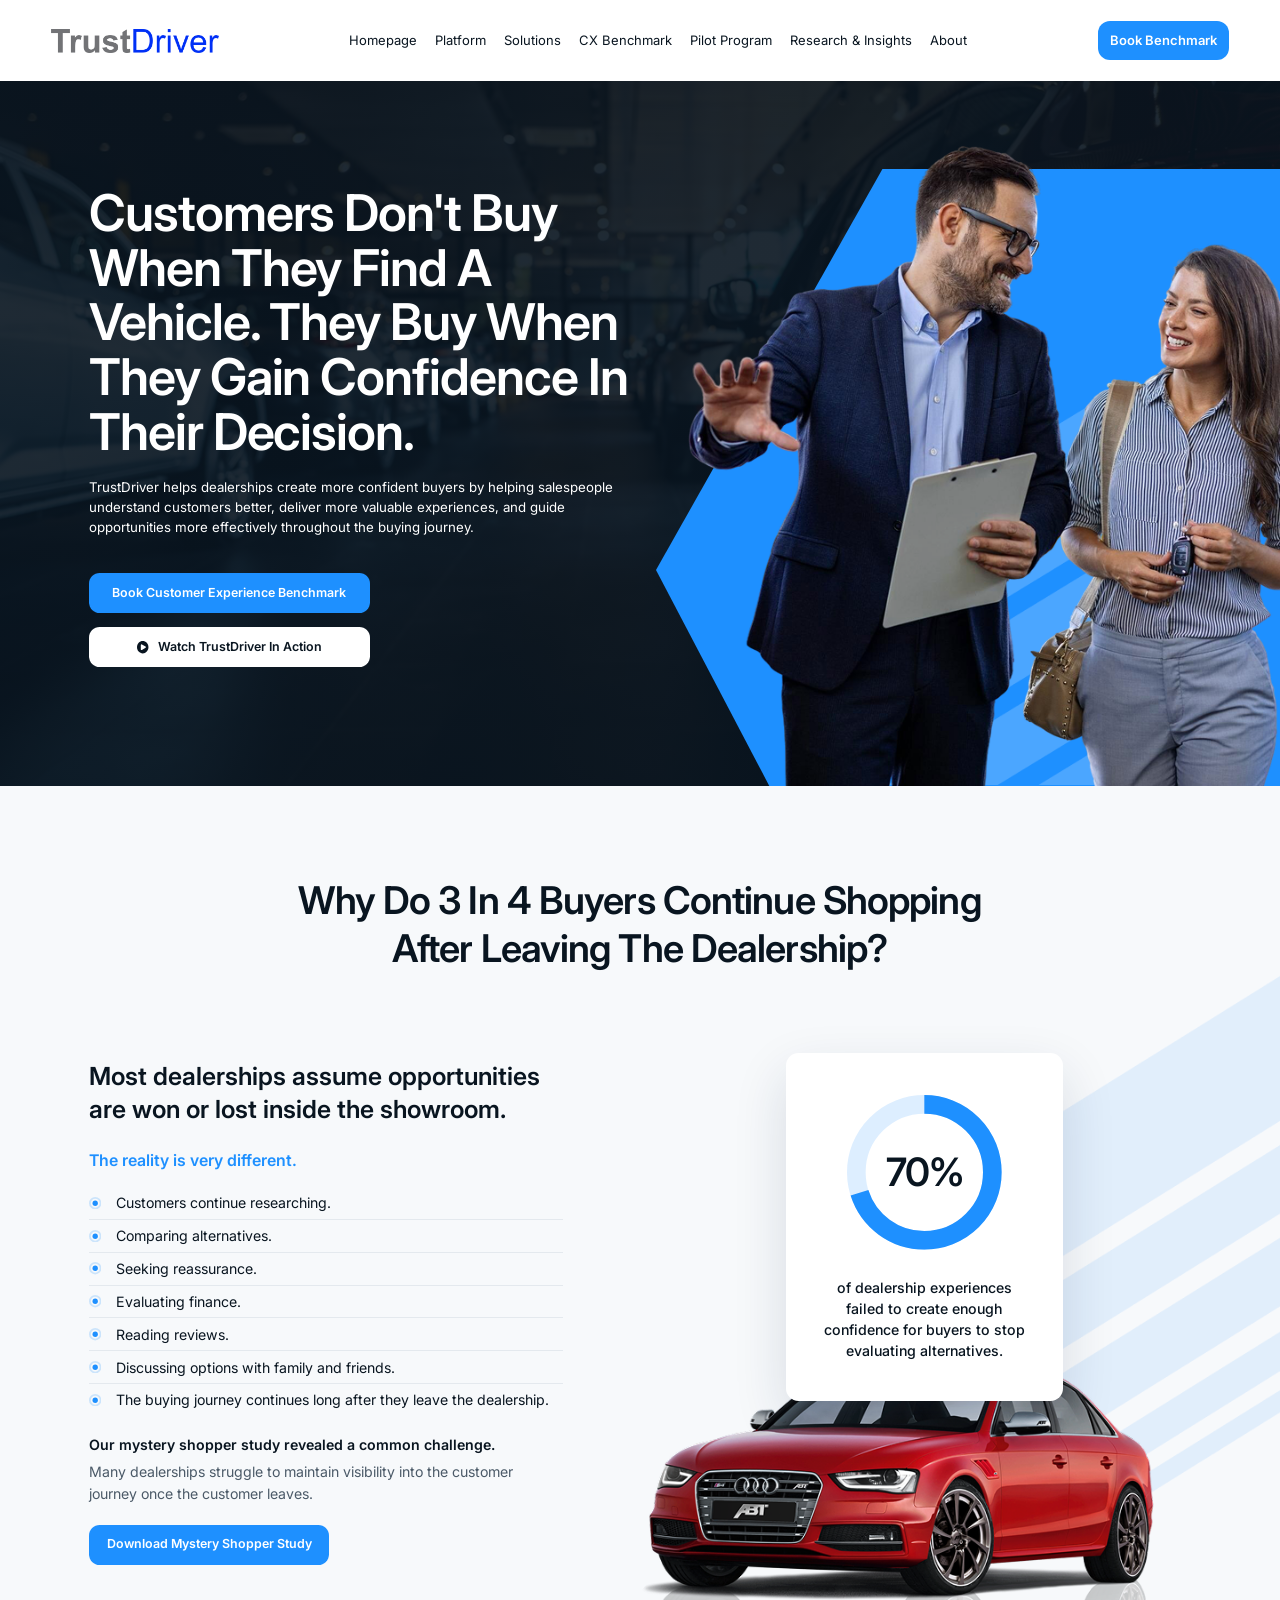
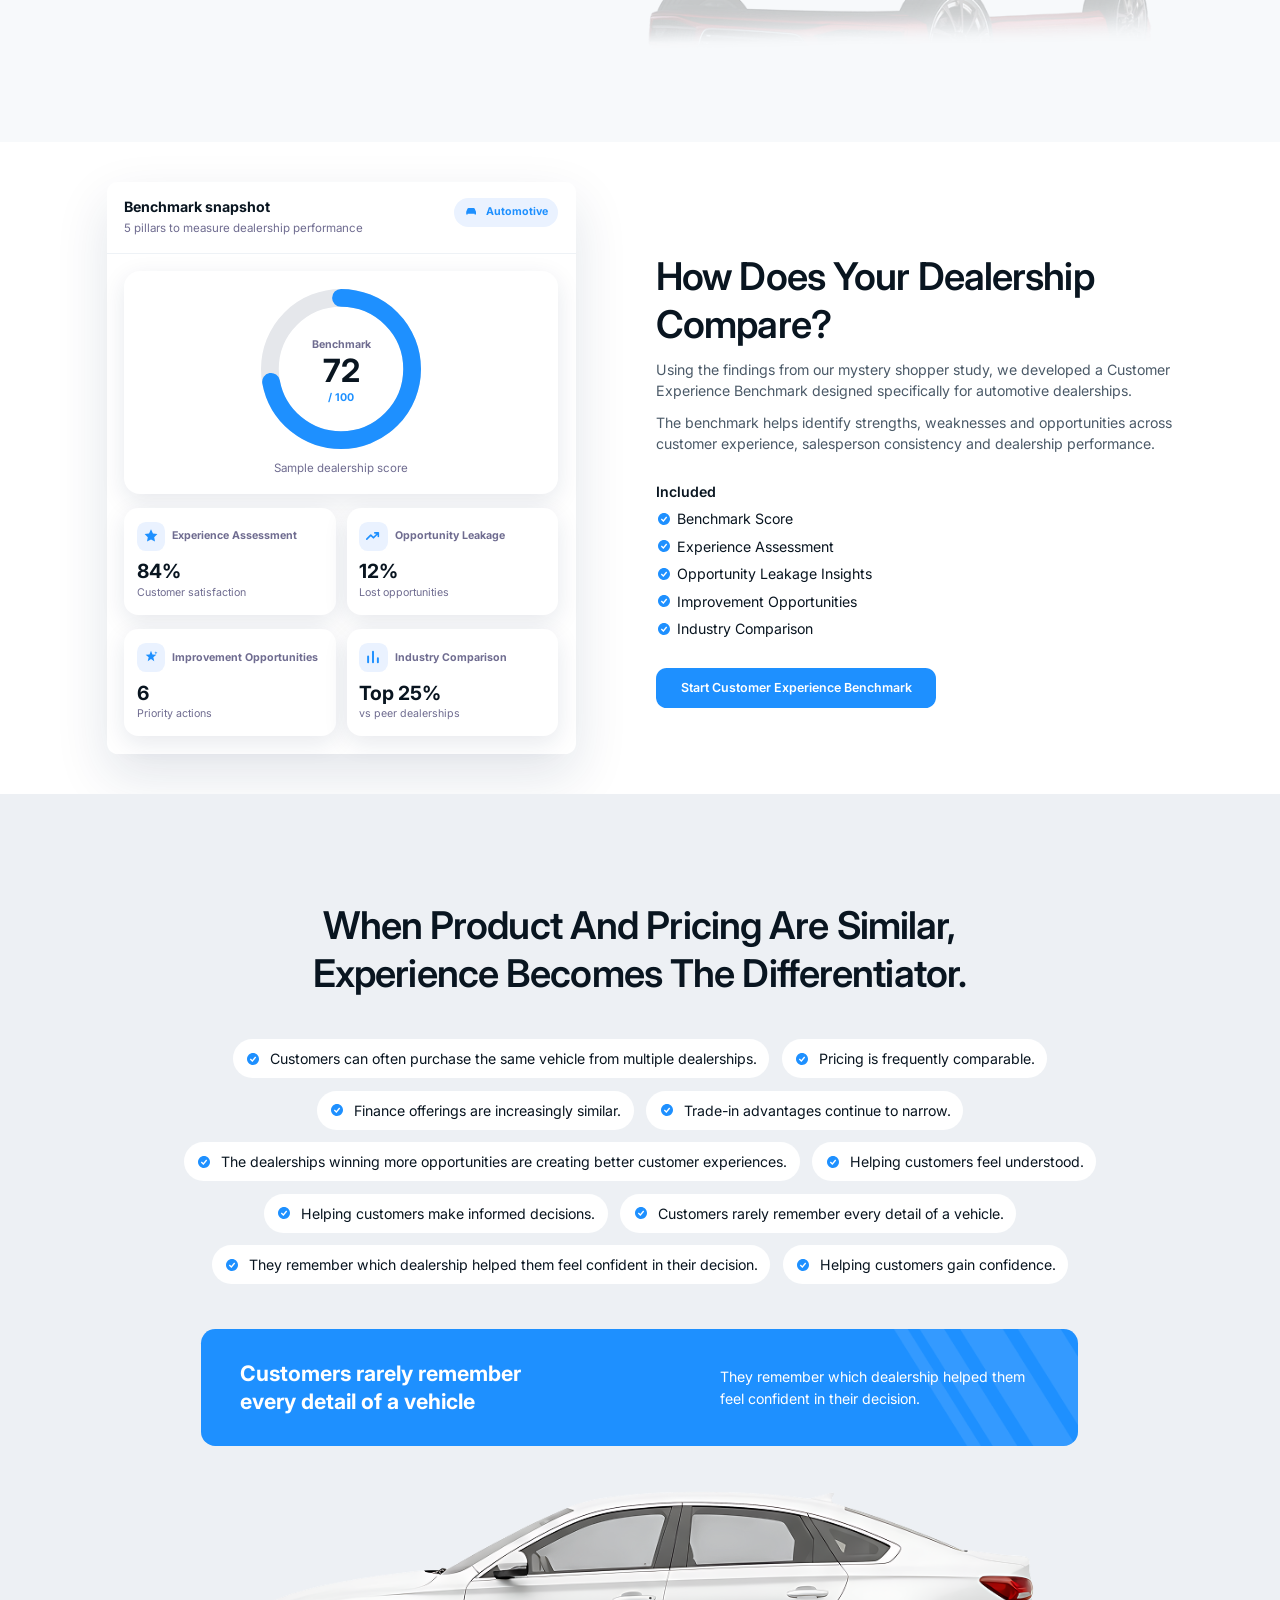
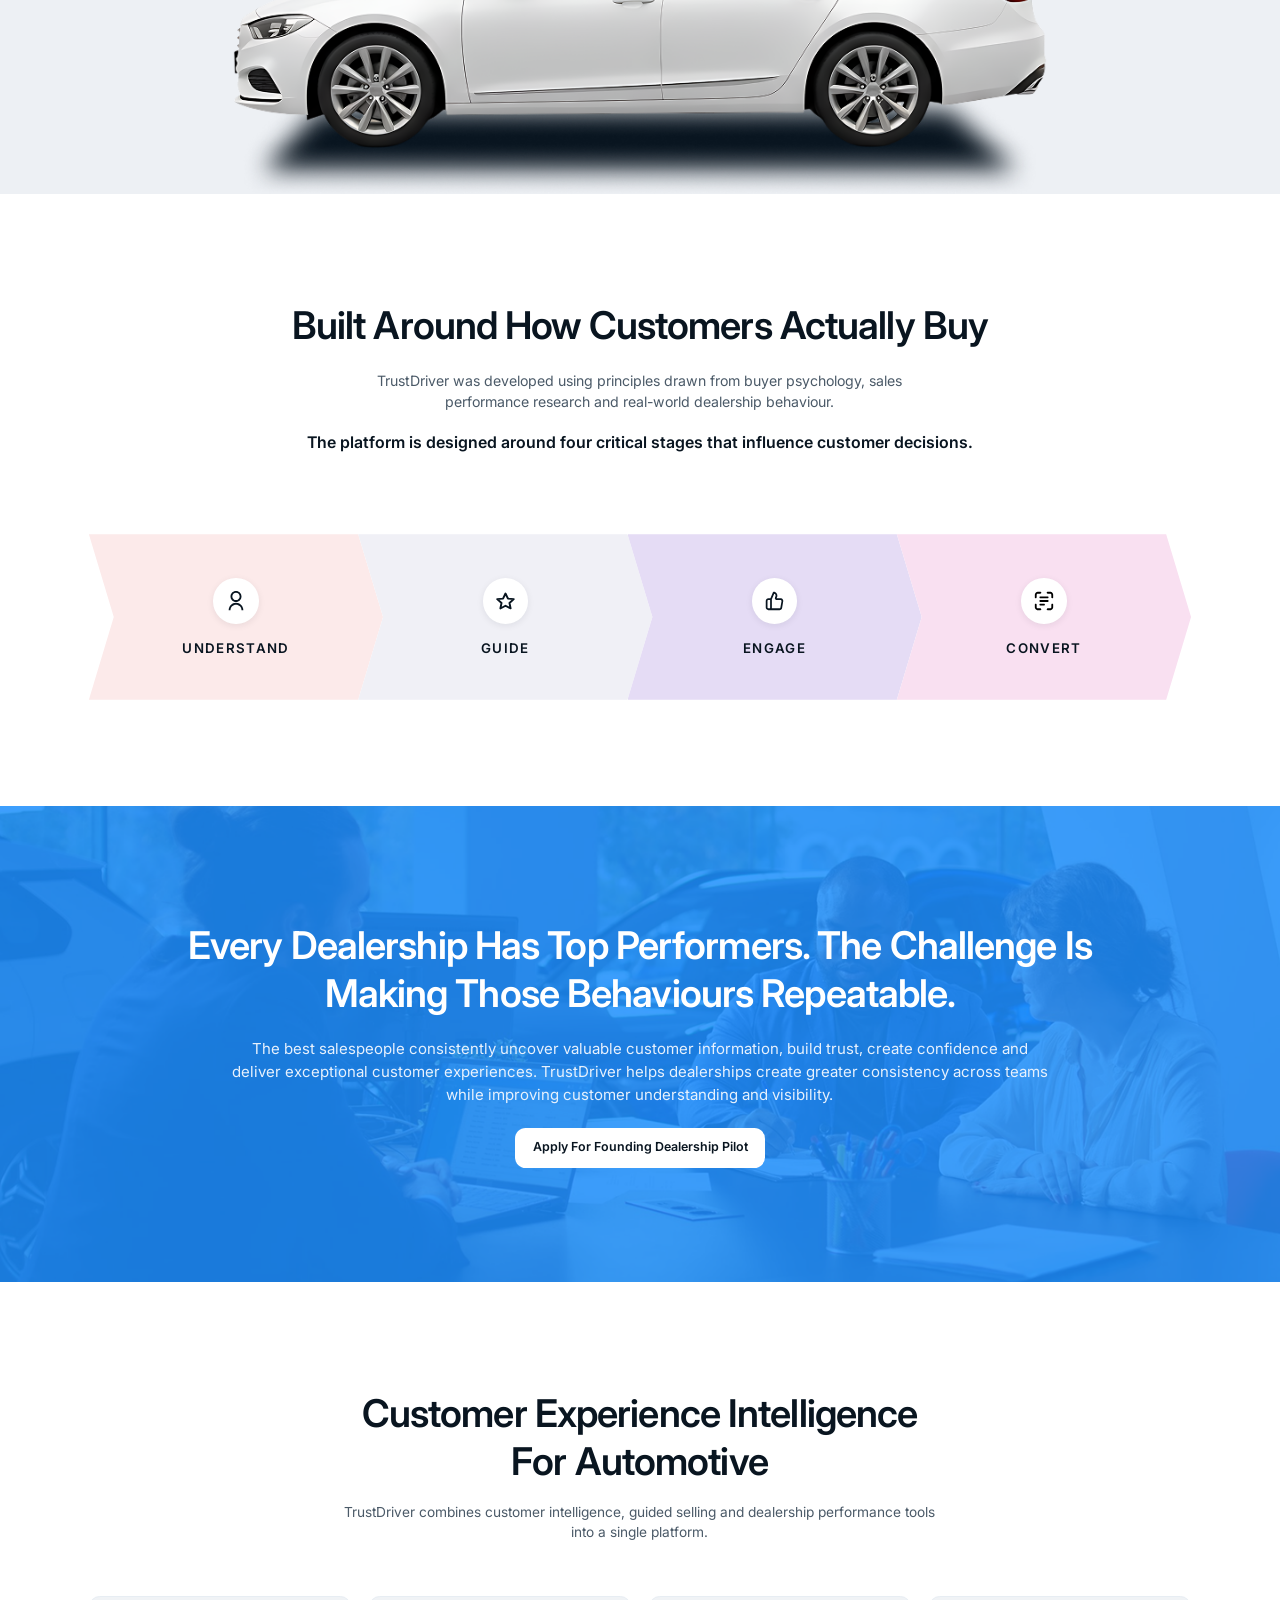
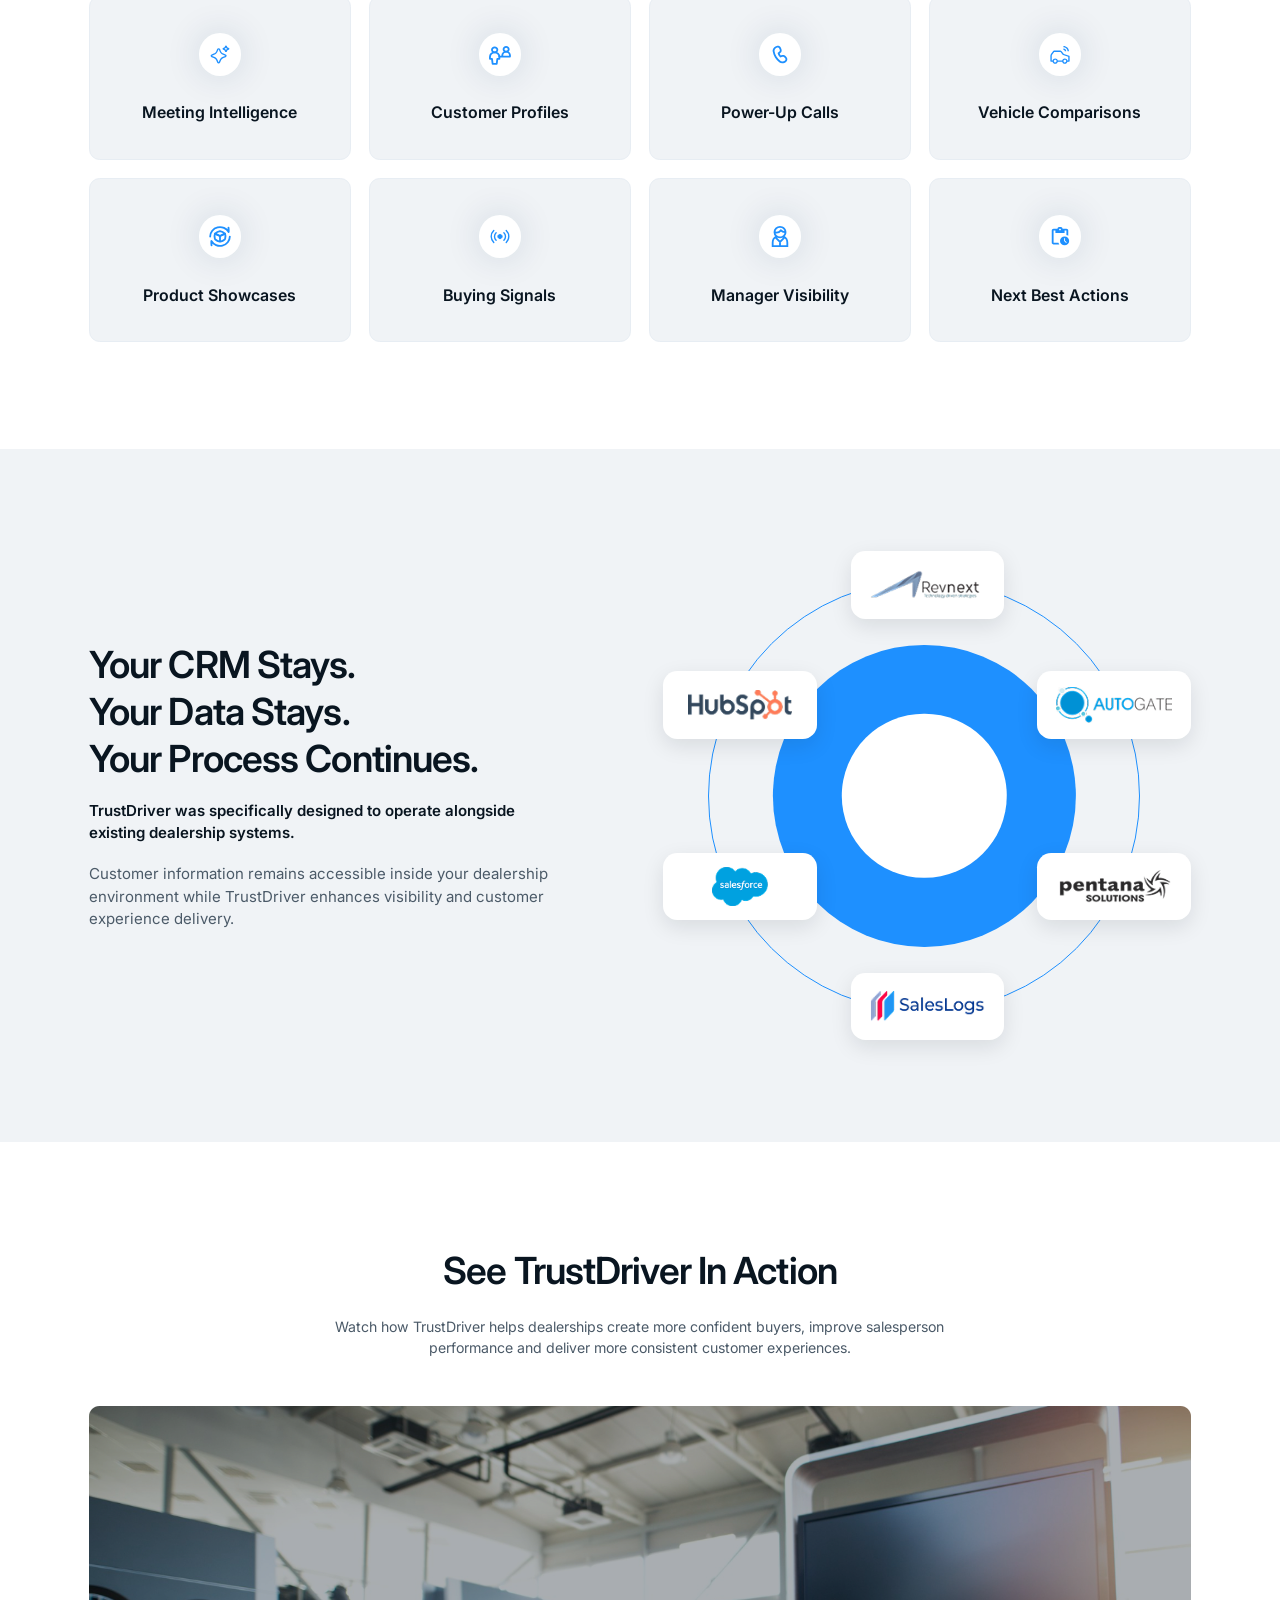
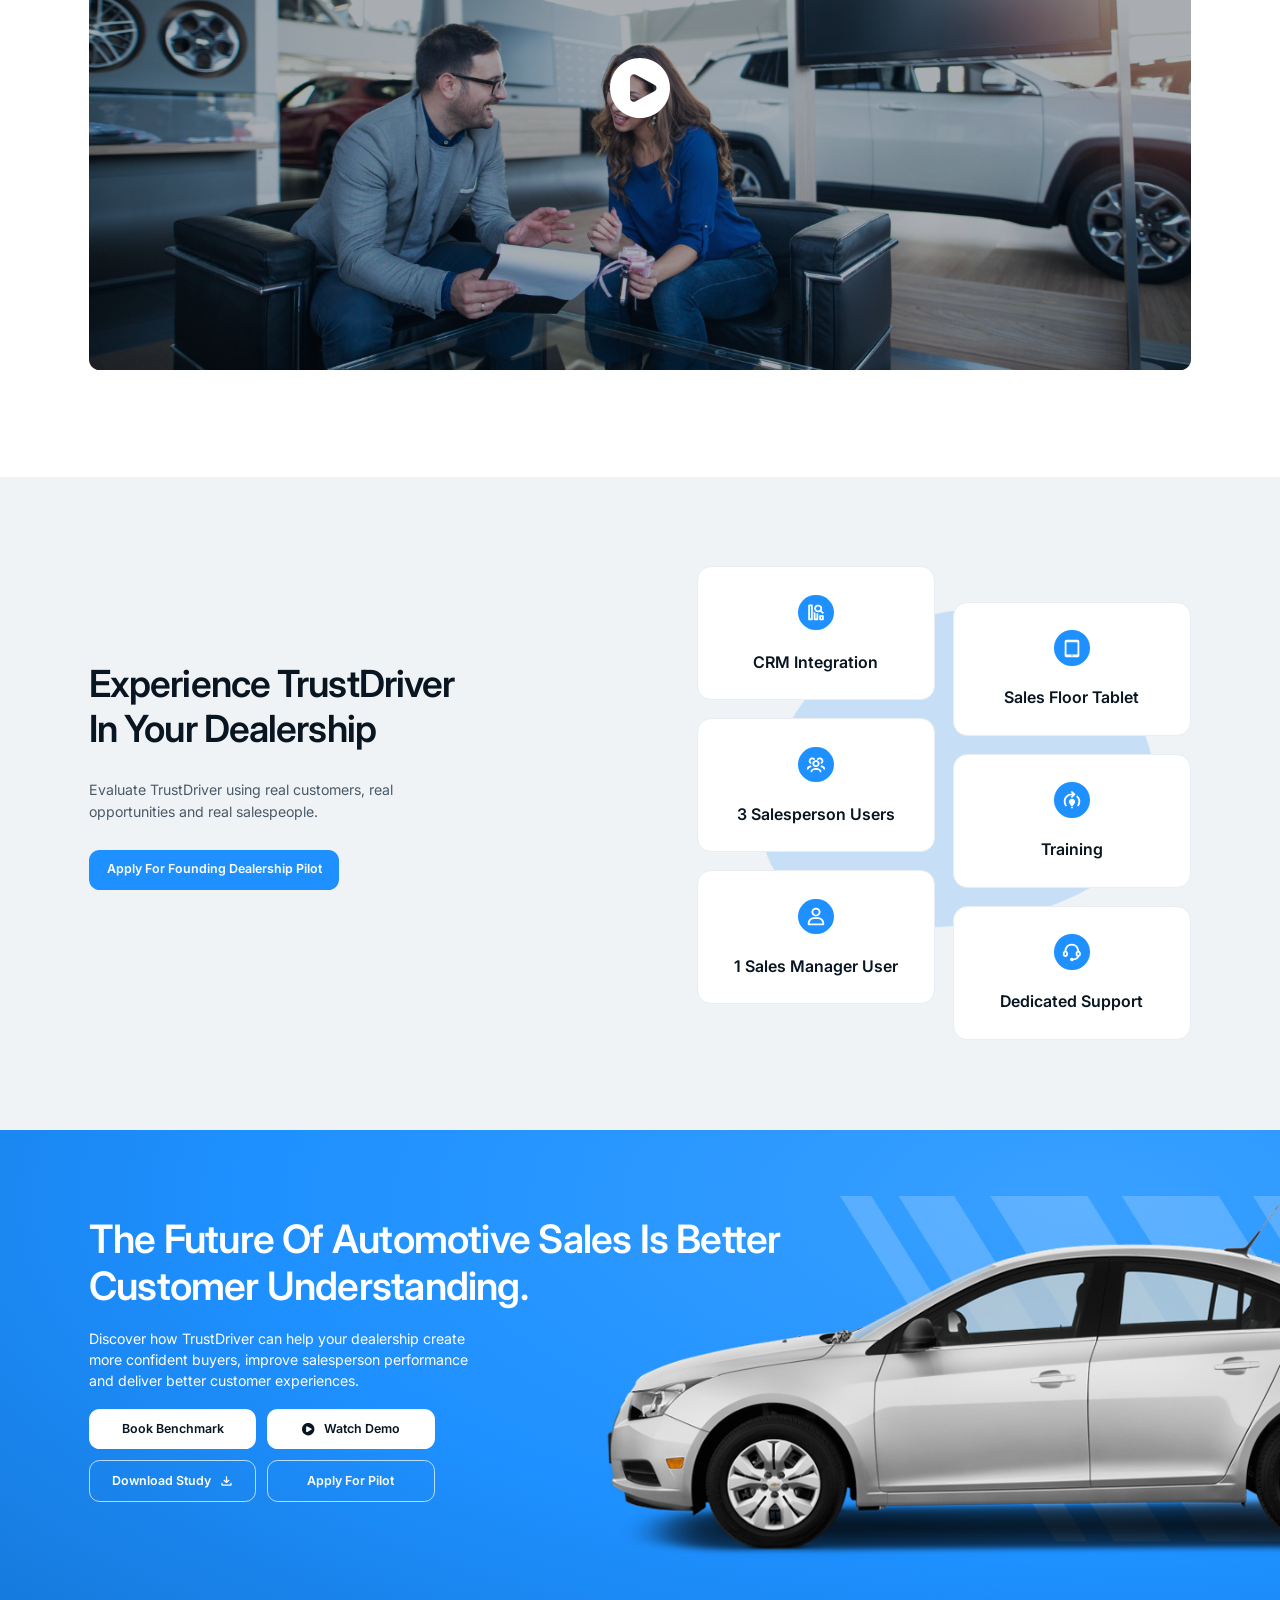
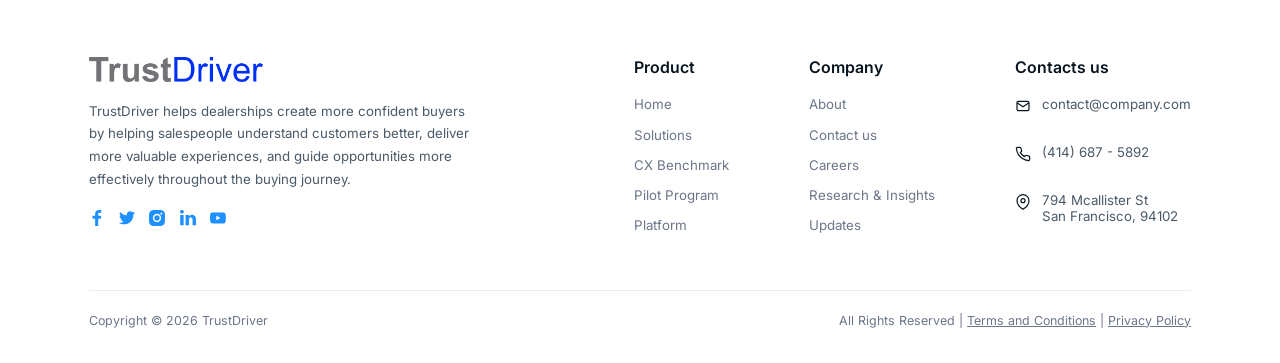
==== index.html @ 58e01d17 "upload" ====
<!DOCTYPE html>
<html lang="en">
<head>
  <meta charset="UTF-8" />
  <meta name="viewport" content="width=1440" />
  <title>TrustDriver — Customer Experience Intelligence for Automotive Dealerships</title>
  <meta name="description" content="TrustDriver helps dealerships create more confident buyers by helping salespeople understand customers better, deliver more valuable experiences, and guide opportunities throughout the buying journey." />
  <link rel="canonical" href="https://trustdriver.com/" />

  <!-- Fonts: Google Sans substitutes -->
  <link rel="preconnect" href="https://fonts.googleapis.com" />
  <link rel="preconnect" href="https://fonts.gstatic.com" crossorigin />
  <link href="https://fonts.googleapis.com/css2?family=Inter:wght@400;500;600;700&family=Poppins:wght@400;500;600;700&display=swap" rel="stylesheet" />

  <link rel="stylesheet" href="css/styles.css?v=27" />
  <script src="js/fit-page.js" defer></script>
</head>
<body>
  <div class="page">

    <!-- ===================== NAV (1:12) — from partials/header.html ===================== -->
    <!-- @include:header -->
<header class="nav">
  <div class="nav__brand">
    <a href="index.html" class="nav__logo" aria-label="TrustDriver home">
      <img src="images/logo.png" alt="TrustDriver" width="168" height="24">
    </a>
  </div>
  <nav class="nav__links" aria-label="Primary">
    <a href="index.html">Homepage</a>
    <a href="platform.html">Platform</a>
    <a href="solutions.html">Solutions</a>
    <a href="#">CX Benchmark</a><!-- TODO(@yvan): page not built yet -->
    <a href="pilot-program.html">Pilot Program</a>
    <a href="research-insights.html">Research &amp; Insights</a>
    <a href="about.html">About</a>
  </nav>
  <a href="#" class="btn btn--primary-sm">Book Benchmark</a><!-- TODO(@yvan): wire booking destination -->
</header>
<!-- @endinclude:header -->

    <main>

    <!-- ===================== HERO (1:29) ===================== -->
    <section class="band hero">
      <div class="hero__bg"></div>
      <div class="hero__accent" aria-hidden="true">
        <img class="hero__stripe" src="images/homepage/Union-white.png" alt="" width="276" height="663">
      </div>
      <img class="hero__people" src="images/homepage/2consultants.png"
           alt="Two dealership sales consultants in suits walking with a customer holding car keys"
           width="981" height="793">
      <div class="hero__content">
        <div class="hero__copy">
          <h1>Customers Don't Buy When They Find A Vehicle. They Buy When They Gain Confidence In Their Decision.</h1>
          <p class="hero__sub">TrustDriver helps dealerships create more confident buyers by helping salespeople understand customers better, deliver more valuable experiences, and guide opportunities more effectively throughout the buying journey.</p>
        </div>
        <div class="hero__cta">
          <a href="#" class="btn btn--primary">Book Customer Experience Benchmark</a>
          <a href="#" class="btn btn--white">
            <img class="ico" src="images/homepage/watchtrustdriverinaction.svg" alt="" width="14" height="14">
            Watch TrustDriver In Action
          </a>
        </div>
      </div>
    </section>

    <!-- ============== WHY 3-IN-4 BUYERS (1:51) ============== -->
    <section class="band s-why">
      <img class="s-why__stripes" src="images/homepage/Union.png" alt="" aria-hidden="true" width="276" height="663" loading="lazy">
      <h2 class="h-section s-why__h">Why Do 3 In 4 Buyers Continue Shopping After Leaving The Dealership?</h2>

      <div class="s-why__left">
        <p class="s-why__lead">Most dealerships assume opportunities are won or lost inside the showroom.</p>
        <p class="s-why__reality">The reality is very different.</p>

        <div class="s-why__list">
          <div class="checkrow"><svg class="dot dot--ring" viewBox="0 0 14 14" aria-hidden="true"><circle class="dot__o" cx="7" cy="7" r="6"/><circle class="dot__i" cx="7" cy="7" r="3"/></svg>Customers continue researching.</div>
          <div class="divider"></div>
          <div class="checkrow"><svg class="dot dot--ring" viewBox="0 0 14 14" aria-hidden="true"><circle class="dot__o" cx="7" cy="7" r="6"/><circle class="dot__i" cx="7" cy="7" r="3"/></svg>Comparing alternatives.</div>
          <div class="divider"></div>
          <div class="checkrow"><svg class="dot dot--ring" viewBox="0 0 14 14" aria-hidden="true"><circle class="dot__o" cx="7" cy="7" r="6"/><circle class="dot__i" cx="7" cy="7" r="3"/></svg>Seeking reassurance.</div>
          <div class="divider"></div>
          <div class="checkrow"><svg class="dot dot--ring" viewBox="0 0 14 14" aria-hidden="true"><circle class="dot__o" cx="7" cy="7" r="6"/><circle class="dot__i" cx="7" cy="7" r="3"/></svg>Evaluating finance.</div>
          <div class="divider"></div>
          <div class="checkrow"><svg class="dot dot--ring" viewBox="0 0 14 14" aria-hidden="true"><circle class="dot__o" cx="7" cy="7" r="6"/><circle class="dot__i" cx="7" cy="7" r="3"/></svg>Reading reviews.</div>
          <div class="divider"></div>
          <div class="checkrow"><svg class="dot dot--ring" viewBox="0 0 14 14" aria-hidden="true"><circle class="dot__o" cx="7" cy="7" r="6"/><circle class="dot__i" cx="7" cy="7" r="3"/></svg>Discussing options with family and friends.</div>
          <div class="divider"></div>
          <div class="checkrow"><svg class="dot dot--ring" viewBox="0 0 14 14" aria-hidden="true"><circle class="dot__o" cx="7" cy="7" r="6"/><circle class="dot__i" cx="7" cy="7" r="3"/></svg>The buying journey continues long after they leave the dealership.</div>
        </div>

        <div class="s-why__note">
          <b>Our mystery shopper study revealed a common challenge.</b>
          <p>Many dealerships struggle to maintain visibility into the customer journey once the customer leaves.</p>
        </div>
        <a href="#" class="btn btn--primary s-why__btn">Download Mystery Shopper Study</a>
      </div>

      <img class="s-why__car" src="images/homepage/car-audi.png"
           alt="Red Audi sedan, representing a customer's vehicle leaving the dealership"
           width="643" height="345" loading="lazy">

      <div class="s-why__card">
        <div class="ring">
          <svg width="174" height="174" viewBox="0 0 174 174" aria-hidden="true">
            <circle cx="87" cy="87" r="76.5" fill="none" stroke="var(--accent)" stroke-width="21" opacity="0.15"/>
            <circle cx="87" cy="87" r="76.5" fill="none" stroke="var(--accent)" stroke-width="21"
                    stroke-dasharray="480.66" stroke-dashoffset="144.2"/>
          </svg>
          <span class="ring__num">70%</span>
        </div>
        <p>of dealership experiences failed to create enough confidence for buyers to stop evaluating alternatives.</p>
      </div>
    </section>

    <!-- ============== HOW DOES YOUR DEALERSHIP COMPARE (1:112) ============== -->
    <section class="band s-cmp">
      <div class="s-cmp__card">
        <div class="bmk__head">
          <div class="bmk__titles">
            <b>Benchmark snapshot</b>
            <span>5 pillars to measure dealership performance</span>
          </div>
          <span class="bmk__chip"><svg viewBox="0 0 16 16" width="16" height="16" aria-hidden="true" focusable="false"><path d="M 2.5 7.6 L 3.9 4.3 a 1.3 1.3 0 0 1 1.2 -0.8 h 5.8 a 1.3 1.3 0 0 1 1.2 0.8 l 1.4 3.3 v 3.2 h -1.6 v -0.9 H 4.1 v 0.9 H 2.5 Z" fill="#1E90FF"/></svg>Automotive</span>
        </div>
        <div class="bmk__body">
          <div class="bmk__gauge">
            <div class="bmk__ring">
              <svg width="180" height="180" viewBox="0 0 180 180" aria-hidden="true" focusable="false">
                <circle cx="90" cy="90" r="80" fill="none" stroke="#E5E7EB" stroke-width="20"/>
                <circle cx="90" cy="90" r="80" fill="none" stroke="#1E90FF" stroke-width="20" stroke-linecap="round" stroke-dasharray="502.65" stroke-dashoffset="140.74" transform="rotate(-90 90 90)"/>
              </svg>
              <span class="bmk__ringlabel">Benchmark</span>
              <b class="bmk__score">72</b>
              <span class="bmk__outof">/ 100</span>
            </div>
            <span class="bmk__cap">Sample dealership score</span>
          </div>
          <div class="bmk__row">
            <div class="bmk__tile">
              <div class="bmk__tilehead"><span class="bmk__tileicon"><svg viewBox="0 0 18 18" width="18" height="18" aria-hidden="true" focusable="false"><path d="M 9 1.5 l 2.2 4.6 5 .7 -3.6 3.5 .9 5 -4.5 -2.4 -4.5 2.4 .9 -5 -3.6 -3.5 5 -.7 Z" fill="#1E90FF"/></svg></span>Experience Assessment</div>
              <div class="bmk__tileval"><b>84%</b><span>Customer satisfaction</span></div>
            </div>
            <div class="bmk__tile">
              <div class="bmk__tilehead"><span class="bmk__tileicon"><svg viewBox="0 0 18 18" width="18" height="18" aria-hidden="true" focusable="false"><path d="M 2 12.5 l 4.5 -4.5 3 3 L 15 5.5 M 15 5.5 h -4 m 4 0 v 4" stroke="#1E90FF" stroke-width="1.8" fill="none" stroke-linecap="round" stroke-linejoin="round"/></svg></span>Opportunity Leakage</div>
              <div class="bmk__tileval"><b>12%</b><span>Lost opportunities</span></div>
            </div>
          </div>
          <div class="bmk__row">
            <div class="bmk__tile">
              <div class="bmk__tilehead"><span class="bmk__tileicon"><svg viewBox="0 0 18 18" width="18" height="18" aria-hidden="true" focusable="false"><path d="M 9 2 l 1.6 4.3 4.4 .3 -3.4 2.8 1.1 4.3 L 9 11.3 5.3 13.7 6.4 9.4 3 6.6 l 4.4 -.3 Z M 14.5 2.5 l .5 1.3 1.3 .5 -1.3 .5 -.5 1.3 -.5 -1.3 -1.3 -.5 1.3 -.5 Z" fill="#1E90FF"/></svg></span>Improvement Opportunities</div>
              <div class="bmk__tileval"><b>6</b><span>Priority actions</span></div>
            </div>
            <div class="bmk__tile">
              <div class="bmk__tilehead"><span class="bmk__tileicon"><svg viewBox="0 0 18 18" width="18" height="18" aria-hidden="true" focusable="false"><path d="M 3.5 15 V 8.5 M 9 15 V 3 M 14.5 15 v -4.5" stroke="#1E90FF" stroke-width="2.2" fill="none" stroke-linecap="round"/></svg></span>Industry Comparison</div>
              <div class="bmk__tileval"><b>Top 25%</b><span>vs peer dealerships</span></div>
            </div>
          </div>
        </div>
      </div>
      <div class="s-cmp__right">
        <h2 class="h-section">How Does Your Dealership Compare?</h2>
        <p class="s-cmp__p">Using the findings from our mystery shopper study, we developed a Customer Experience Benchmark designed specifically for automotive dealerships.</p>
        <p class="s-cmp__p">The benchmark helps identify strengths, weaknesses and opportunities across customer experience, salesperson consistency and dealership performance.</p>
        <p class="s-cmp__incl">Included</p>
        <div class="s-cmp__list">
          <div class="featrow"><img class="chk" src="images/icons/check-fill.svg" alt="" width="18" height="18">Benchmark Score</div>
          <div class="featrow"><img class="chk" src="images/icons/check-fill.svg" alt="" width="18" height="18">Experience Assessment</div>
          <div class="featrow"><img class="chk" src="images/icons/check-fill.svg" alt="" width="18" height="18">Opportunity Leakage Insights</div>
          <div class="featrow"><img class="chk" src="images/icons/check-fill.svg" alt="" width="18" height="18">Improvement Opportunities</div>
          <div class="featrow"><img class="chk" src="images/icons/check-fill.svg" alt="" width="18" height="18">Industry Comparison</div>
        </div>
        <a href="#" class="btn btn--primary s-cmp__btn">Start Customer Experience Benchmark</a>
      </div>
    </section>

    <!-- ============== EXPERIENCE DIFFERENTIATOR (1:143) ============== -->
    <section class="band s-diff">
      <h2 class="h-section s-diff__h">When Product And Pricing Are Similar, Experience Becomes The Differentiator.</h2>

      <div class="s-diff__rows">
        <div class="line">
          <div class="featrow"><img class="chk" src="images/icons/check-fill.svg" alt="" width="18" height="18">Customers can often purchase the same vehicle from multiple dealerships.</div>
          <div class="featrow"><img class="chk" src="images/icons/check-fill.svg" alt="" width="18" height="18">Pricing is frequently comparable.</div>
        </div>
        <div class="line">
          <div class="featrow"><img class="chk" src="images/icons/check-fill.svg" alt="" width="18" height="18">Finance offerings are increasingly similar.</div>
          <div class="featrow"><img class="chk" src="images/icons/check-fill.svg" alt="" width="18" height="18">Trade-in advantages continue to narrow.</div>
        </div>
        <div class="line">
          <div class="featrow"><img class="chk" src="images/icons/check-fill.svg" alt="" width="18" height="18">The dealerships winning more opportunities are creating better customer experiences.</div>
          <div class="featrow"><img class="chk" src="images/icons/check-fill.svg" alt="" width="18" height="18">Helping customers feel understood.</div>
        </div>
        <div class="line">
          <div class="featrow"><img class="chk" src="images/icons/check-fill.svg" alt="" width="18" height="18">Helping customers make informed decisions.</div>
          <div class="featrow"><img class="chk" src="images/icons/check-fill.svg" alt="" width="18" height="18">Customers rarely remember every detail of a vehicle.</div>
        </div>
        <div class="line">
          <div class="featrow"><img class="chk" src="images/icons/check-fill.svg" alt="" width="18" height="18">They remember which dealership helped them feel confident in their decision.</div>
          <div class="featrow"><img class="chk" src="images/icons/check-fill.svg" alt="" width="18" height="18">Helping customers gain confidence.</div>
        </div>
      </div>

      <div class="s-diff__quote">
        <img class="s-diff__stripe" src="images/homepage/section4_stripe.png" alt="" width="220" height="132" aria-hidden="true" loading="lazy">
        <p>Customers rarely remember every detail of a vehicle</p>
        <p>They remember which dealership helped them feel confident in their decision.</p>
      </div>

      <img class="s-diff__shadow" src="images/homepage/car-shadow.png" alt="" width="908" height="128" aria-hidden="true" loading="lazy">
      <img class="s-diff__car" src="images/homepage/Standard-White-Car.png"
           alt="White sedan, side profile" width="916" height="289" loading="lazy">
    </section>

    <!-- ============== BUILT AROUND HOW CUSTOMERS BUY (1:198) ============== -->
    <section class="band s-stages">
      <div class="s-stages__head">
        <h2 class="h-section">Built Around How Customers Actually Buy</h2>
        <p class="s-stages__sub1">TrustDriver was developed using principles drawn from buyer psychology, sales performance research and real-world dealership behaviour.</p>
        <p class="s-stages__sub2">The platform is designed around four critical stages that influence customer decisions.</p>
      </div>
      <div class="s-stages__row">
        <div class="stage">
          <span class="stage__icon"><img src="images/icons/user-line.svg" alt="" width="24" height="24"></span>
          <span class="stage__label">Understand</span>
        </div>
        <div class="stage">
          <span class="stage__icon"><img src="images/icons/star-bold.svg" alt="" width="21" height="21"></span>
          <span class="stage__label">Guide</span>
        </div>
        <div class="stage">
          <span class="stage__icon"><img src="images/icons/thumbs-up.svg" alt="" width="24" height="24"></span>
          <span class="stage__label">Engage</span>
        </div>
        <div class="stage">
          <span class="stage__icon"><img src="images/icons/convert-to-text.svg" alt="" width="24" height="24"></span>
          <span class="stage__label">Convert</span>
        </div>
      </div>
    </section>

    <!-- ============== REPEATABLE BEHAVIOURS — dark CTA (1:232) ============== -->
    <section class="band s-repeat">
      <div class="s-repeat__bg"></div>
      <h2 class="h-section s-repeat__h">Every Dealership Has Top Performers. The Challenge Is Making Those Behaviours Repeatable.</h2>
      <p class="s-repeat__p">The best salespeople consistently uncover valuable customer information, build trust, create confidence and deliver exceptional customer experiences. TrustDriver helps dealerships create greater consistency across teams while improving customer understanding and visibility.</p>
      <a href="#" class="btn btn--white s-repeat__btn">Apply For Founding Dealership Pilot</a>
    </section>

    <!-- ============== CX INTELLIGENCE — feature grid (1:238) ============== -->
    <section class="band s-feat">
      <div class="s-feat__head">
        <h2 class="h-section">Customer Experience Intelligence For Automotive</h2>
        <p class="s-feat__p">TrustDriver combines customer intelligence, guided selling and dealership performance tools into a single platform.</p>
      </div>
      <div class="s-feat__grid">
        <div class="ftile"><span class="ftile__icon"><img src="images/icons/artificial-intelligence.svg" alt="" width="24" height="24"></span><span class="ftile__label">Meeting Intelligence</span></div>
        <div class="ftile"><span class="ftile__icon"><img src="images/icons/information-desk-customer.svg" alt="" width="24" height="24"></span><span class="ftile__label">Customer Profiles</span></div>
        <div class="ftile"><span class="ftile__icon"><img src="images/icons/call.svg" alt="" width="24" height="24"></span><span class="ftile__label">Power-Up Calls</span></div>
        <div class="ftile"><span class="ftile__icon"><img src="images/icons/vehicle-connected.svg" alt="" width="24" height="24"></span><span class="ftile__label">Vehicle Comparisons</span></div>
        <div class="ftile"><span class="ftile__icon"><img src="images/icons/production-belt-time.svg" alt="" width="24" height="24"></span><span class="ftile__label">Product Showcases</span></div>
        <div class="ftile"><span class="ftile__icon"><img src="images/icons/signal.svg" alt="" width="24" height="24"></span><span class="ftile__label">Buying Signals</span></div>
        <div class="ftile"><span class="ftile__icon"><img src="images/icons/user-manager.svg" alt="" width="24" height="24"></span><span class="ftile__label">Manager Visibility</span></div>
        <div class="ftile"><span class="ftile__icon"><img src="images/icons/pending-actions.svg" alt="" width="24" height="24"></span><span class="ftile__label">Next Best Actions</span></div>
      </div>
    </section>

    <!-- ============== YOUR CRM STAYS — integrations (1:294) ============== -->
    <section class="band s-crm">
      <div class="s-crm__left">
        <h2>Your CRM Stays.<br>Your Data Stays.<br>Your Process Continues.</h2>
        <p>TrustDriver was specifically designed to operate alongside existing dealership systems.</p>
        <p>Customer information remains accessible inside your dealership environment while TrustDriver enhances visibility and customer experience delivery.</p>
      </div>
      <div class="s-crm__orbit">
        <div class="s-crm__rings"><i></i><i></i><i></i></div>
        <div class="chip c1"><img src="images/homepage/logorevnext.png" alt="Revnext" width="143" height="48" loading="lazy"></div>
        <div class="chip c2"><img src="images/homepage/logoautogate.png" alt="Autogate" width="135" height="43" loading="lazy"></div>
        <div class="chip c3"><img src="images/homepage/logopentana.png" alt="Pentana Solutions" width="140" height="40" loading="lazy"></div>
        <div class="chip c4"><img src="images/homepage/logosaleslogs.png" alt="SalesLogs" width="135" height="36" loading="lazy"></div>
        <div class="chip c5"><img src="images/homepage/logosalesforce.png" alt="Salesforce" width="78" height="54" loading="lazy"></div>
        <div class="chip c6"><img src="images/homepage/logohubspot.png" alt="HubSpot" width="116" height="33" loading="lazy"></div>
      </div>
    </section>

    <!-- ============== SEE TRUSTDRIVER IN ACTION — video (1:327) ============== -->
    <section class="band s-video">
      <div class="s-video__head">
        <h2>See TrustDriver In Action</h2>
        <p>Watch how TrustDriver helps dealerships create more confident buyers, improve salesperson performance and deliver more consistent customer experiences.</p>
      </div>
      <div class="s-video__frame">
        <img class="s-video__img" src="images/homepage/video-still.jpg" alt="TrustDriver platform demonstration inside a dealership" width="1240" height="634" loading="lazy">
        <img class="s-video__play" src="images/icons/lets-icons_video-fill.svg" alt="Play video" width="90" height="90">
      </div>
    </section>

    <!-- ============== EXPERIENCE IN YOUR DEALERSHIP — pilot (1:335) ============== -->
    <section class="band s-pilot">
      <div class="s-pilot__blob"></div>
      <div class="s-pilot__left">
        <h2>Experience TrustDriver In Your Dealership</h2>
        <p>Evaluate TrustDriver using real customers, real opportunities and real salespeople.</p>
        <a href="#" class="btn btn--primary s-pilot__btn">Apply For Founding Dealership Pilot</a>
      </div>
      <div class="s-pilot__cards">
        <div class="pcol left">
          <div class="pcard"><span class="pcard__icon"><img src="images/icons/integrated-data-research.svg" alt="" width="24" height="24"></span><span class="pcard__label">CRM Integration</span></div>
          <div class="pcard"><span class="pcard__icon"><img src="images/icons/users-group.svg" alt="" width="24" height="24"></span><span class="pcard__label">3 Salesperson Users</span></div>
          <div class="pcard"><span class="pcard__icon"><img src="images/icons/user.svg" alt="" width="24" height="24"></span><span class="pcard__label">1 Sales Manager User</span></div>
        </div>
        <div class="pcol right">
          <div class="pcard"><span class="pcard__icon"><img src="images/icons/tablet.svg" alt="" width="24" height="24"></span><span class="pcard__label">Sales Floor Tablet</span></div>
          <div class="pcard"><span class="pcard__icon"><img src="images/icons/model-training.svg" alt="" width="24" height="24"></span><span class="pcard__label">Training</span></div>
          <div class="pcard"><span class="pcard__icon"><img src="images/icons/support.svg" alt="" width="24" height="24"></span><span class="pcard__label">Dedicated Support</span></div>
        </div>
      </div>
    </section>

    <!-- ============== CTA (symbol 1:378) — copy approximated from render ============== -->
    <section class="band s-cta">
      <div class="s-cta__bg"></div>
      <div class="s-cta__left">
        <h2>The Future Of Automotive Sales Is Better Customer Understanding.</h2>
        <p>Discover how TrustDriver can help your dealership create more confident buyers, improve salesperson performance and deliver better customer experiences.</p>
        <div class="s-cta__btns">
          <a href="#" class="btn btn--white">Book Benchmark</a>
          <a href="#" class="btn btn--white"><img class="ico" src="images/homepage/watchtrustdriverinaction.svg" alt="" width="14" height="14">Watch Demo</a>
          <a href="#" class="btn btn--ghost">Download Study<img class="ico" src="images/icons/download.svg" alt="" width="14" height="14"></a>
          <a href="#" class="btn btn--ghost">Apply For Pilot</a>
        </div>
      </div>
      <img class="s-cta__stripe" src="images/homepage/sec9stripe.png" alt="" width="495" height="389" aria-hidden="true" loading="lazy">
      <img class="s-cta__car" src="images/homepage/sec9car.png" alt="Silver sedan, side profile" width="783" height="529" loading="lazy">
    </section>

    </main>

    <!-- ============== FOOTER — from partials/footer.html ============== -->
    <!-- @include:footer -->
<footer class="s-footer">
  <div class="foot__top">
    <div class="foot__brand">
      <a href="index.html" aria-label="TrustDriver home"><img class="foot__logo" src="images/logo.png" alt="TrustDriver" width="196" height="28"></a>
      <p>TrustDriver helps dealerships create more confident buyers by helping salespeople understand customers better, deliver more valuable experiences, and guide opportunities more effectively throughout the buying journey.</p>
      <div class="foot__social">
        <a href="#" aria-label="TrustDriver on Facebook"><img src="images/icons/social-facebook.svg" alt="" width="18" height="18"></a>
        <a href="#" aria-label="TrustDriver on Twitter"><img src="images/icons/social-twitter.svg" alt="" width="18" height="18"></a>
        <a href="#" aria-label="TrustDriver on Instagram"><img src="images/icons/social-instagram.svg" alt="" width="18" height="18"></a>
        <a href="#" aria-label="TrustDriver on LinkedIn"><img src="images/icons/social-linkedin.svg" alt="" width="18" height="18"></a>
        <a href="#" aria-label="TrustDriver on YouTube"><img src="images/icons/social-youtube.svg" alt="" width="18" height="18"></a>
      </div>
    </div>
    <div class="foot__cols">
      <nav class="foot__col" aria-label="Product">
        <h4>Product</h4>
        <a href="index.html">Home</a>
        <a href="solutions.html">Solutions</a>
        <a href="#">CX Benchmark</a>
        <a href="pilot-program.html">Pilot Program</a>
        <a href="platform.html">Platform</a>
      </nav>
      <nav class="foot__col" aria-label="Company">
        <h4>Company</h4>
        <a href="about.html">About</a>
        <a href="#">Contact us</a>
        <a href="#">Careers</a>
        <a href="research-insights.html">Research &amp; Insights</a>
        <a href="#">Updates</a>
      </nav>
      <div class="foot__col">
        <h4>Contacts us</h4>
        <div class="foot__contact">
          <a class="row" href="mailto:contact@company.com">
            <svg viewBox="0 0 24 24" fill="none" stroke="currentColor" stroke-width="1.8" aria-hidden="true"><rect x="3" y="5" width="18" height="14" rx="2"/><path d="m3 7 9 6 9-6"/></svg>
            contact@company.com
          </a>
          <a class="row" href="tel:+14146875892">
            <svg viewBox="0 0 24 24" fill="none" stroke="currentColor" stroke-width="1.8" aria-hidden="true"><path d="M22 16.92v3a2 2 0 0 1-2.18 2 19.79 19.79 0 0 1-8.63-3.07 19.5 19.5 0 0 1-6-6 19.79 19.79 0 0 1-3.07-8.67A2 2 0 0 1 4.11 2h3a2 2 0 0 1 2 1.72c.13.96.36 1.9.7 2.81a2 2 0 0 1-.45 2.11L8.09 9.91a16 16 0 0 0 6 6l1.27-1.27a2 2 0 0 1 2.11-.45c.91.34 1.85.57 2.81.7A2 2 0 0 1 22 16.92z"/></svg>
            (414) 687 - 5892
          </a>
          <div class="row">
            <svg viewBox="0 0 24 24" fill="none" stroke="currentColor" stroke-width="1.8" aria-hidden="true"><path d="M21 10c0 7-9 13-9 13s-9-6-9-13a9 9 0 0 1 18 0z"/><circle cx="12" cy="10" r="3"/></svg>
            <span>794 Mcallister St<br>San Francisco, 94102</span>
          </div>
        </div>
      </div>
    </div>
  </div>
  <div class="foot__bar">
    <span>Copyright &copy; 2026 TrustDriver</span>
    <span>All Rights Reserved | <a href="#">Terms and Conditions</a> | <a href="#">Privacy Policy</a></span>
  </div>
</footer>
<!-- @endinclude:footer -->
  </div>
</body>
</html>
---- css/styles.css ----
/* ============================================================
   TrustDriver homepage — translated from Figma "homepage"
   (file MA1InEujxSwj80XmySI9iT). Fixed 1440px canvas, exact
   Figma coordinates for pixel-faithful alignment.
   Fonts: Figma uses "Google Sans" (not on Google Fonts) —
   Poppins (headings) + Inter (body) are the closest free
   substitutes loaded from Google Fonts.
   ============================================================ */

:root {
  --accent: #1e90ff;       /* primary blue (CTAs, brand) */
  --ink: #091520;          /* near-black text */
  --white: #ffffff;
  --hero-overlay: rgba(9, 21, 32, 0.91);
  --page-w: 1440px;
  --font-head: "Google Sans", "Inter", system-ui, sans-serif;
  --font-body: "Google Sans", "Inter", system-ui, sans-serif;
}

* { box-sizing: border-box; }

html, body {
  margin: 0;
  padding: 0;
  background: #ffffff;
  color: var(--ink);
  font-family: var(--font-body);
  -webkit-font-smoothing: antialiased;
  text-rendering: optimizeLegibility;
}

p { margin: 0; }

/* Fixed-width canvas centered in the viewport, mirroring the
   1440px Figma frame. Each <section> is a positioned band whose
   children are absolutely placed at their exact Figma coords. */
.page {
  width: var(--page-w);
  margin: 0 auto;
  position: relative;
  /* scaled down by js/fit-page.js when the window is narrower than 1440,
     so desktop/preview windows never get a horizontal scrollbar */
  zoom: var(--page-scale, 1);
  /* clip (not hidden): clips the bleeding 1440px Figma layers on the X
     axis WITHOUT creating a scroll container — which would break the
     sticky header. */
  overflow-x: clip;
}

.band {
  position: relative;
  width: var(--page-w);
}

/* Absolutely-positioned helper — children read like Figma layers */
.abs { position: absolute; }

/* Image placeholders: visible boxes at the exact Figma footprint
   so layout is correct before real assets drop in. */
.ph {
  background:
    repeating-linear-gradient(45deg, #e9eef3 0 12px, #dfe6ee 12px 24px);
  border: 1px dashed #b8c4d0;
  color: #6b7a89;
  font: 600 12px/1.4 var(--font-body);
  display: flex;
  align-items: center;
  justify-content: center;
  text-align: center;
  border-radius: 8px;
}
.ph--dark {
  background:
    repeating-linear-gradient(45deg, #16222f 0 12px, #1b2a39 12px 24px);
  border-color: #2c3e50;
  color: #8aa0b4;
}

/* Buttons ----------------------------------------------------- */
.btn {
  display: inline-flex;
  align-items: center;
  justify-content: center;
  gap: 10px;
  border: none;
  border-radius: 12px;
  font: 600 14px/1.5 var(--font-head);
  cursor: pointer;
  text-decoration: none;
  white-space: nowrap;
}
.btn--primary { background: var(--accent); color: #fff; padding: 12px 20px; }
.btn--white   { background: #fff; color: var(--ink); padding: 12px 20px; }
.btn--primary-sm { background: var(--accent); color: #fff; padding: 11px 16px; }

/* ============================================================
   NAV  (node 1:12)
   ============================================================ */
.nav {
  position: sticky;
  top: 0;
  z-index: 50;
  width: 100%;   /* 1440 inside .page; fluid on subpages */
  height: 81px;
  background: #fff;
  display: flex;
  align-items: center;
  justify-content: space-between;
  padding: 18px 100px;
}
.nav__brand { display: flex; align-items: center; }
.nav__logo { display: inline-flex; align-items: center; }
.nav__logo img { display: block; height: 24px; width: auto; }
.nav__links {
  display: flex;
  gap: 35px;
  align-items: center;
  font-family: var(--font-body);
  font-size: 14px;
  line-height: 1.5;
  color: var(--ink);
  white-space: nowrap;
}
.nav__links a { color: inherit; text-decoration: none; }
.nav__links a:hover { color: var(--accent); }

/* On the scaled homepage canvas, counter-zoom the sticky nav so the header
   renders at the same 1:1 size as on the fluid subpages. */
.page > .nav { zoom: calc(1 / var(--page-scale, 1)); }

/* Stamped header on fluid subpages: tighten first, then collapse into a
   deliberate two-row layout (brand + CTA on top, links below).
   The homepage is a fixed 1440 canvas, so these only affect subpages. */
@media (max-width: 1280px) {
  .nav { padding: 18px clamp(24px, 4vw, 60px); column-gap: 16px; }
  .nav__links { gap: 18px; font-size: 13px; }
  .nav .btn--primary-sm { padding: 10px 12px; font-size: 13px; white-space: nowrap; }
}
@media (max-width: 1060px) {
  .nav { flex-wrap: wrap; height: auto; row-gap: 12px; }
  .nav__links { order: 3; flex-basis: 100%; flex-wrap: wrap; gap: 10px 20px; white-space: normal; }
}

/* ============================================================
   HERO  (node 1:29)  — band height 793, starts under nav
   ============================================================ */
.hero { height: 793px; background: #0b1a28; overflow: hidden; }
.hero__bg {
  position: absolute;
  inset: 0;
  /* Figma fill stack: #091520 @ 91% over Rectangle650 image */
  background: linear-gradient(var(--hero-overlay), var(--hero-overlay)),
              url("../images/homepage/Rectangle650.png") center / cover no-repeat;
}
/* right-side blue angled accent + cut-out people photo */
.hero__accent {
  position: absolute;
  left: 738px;          /* Figma Vector 12 */
  top: 98.5px;
  width: 708.56px;
  height: 694.76px;
  z-index: 1;
  background: var(--accent);
  /* 5-pt shape: flat top, full right, bottom edge, left point */
  clip-path: polygon(36% 0, 100% 0, 100% 100%, 18% 100%, 0 65%);
}
/* Union 2 — white stripe artwork, clipped to the polygon by the parent */
.hero__stripe {
  position: absolute;
  left: 218px;
  top: 263px;
  width: 276px;
  height: 430px;
  opacity: 0.2;
}
.hero__people {
  position: absolute;
  left: 459px;   /* right edge lands at the 1440 canvas edge */
  top: 0;
  width: 981px;
  height: 793px;
  z-index: 1;
}
.hero__content {
  position: absolute;
  left: 100px;
  top: 118px;
  width: 596px;
  display: flex;
  flex-direction: column;
  gap: 36px;
  z-index: 2;
}
.hero__copy { display: flex; flex-direction: column; gap: 20px; color: #fff; }
.hero h1 {
  margin: 0;
  width: 647px;   /* design: heading bleeds past the 596px content column */
  font-family: var(--font-head);
  font-weight: 600;
  font-size: 57px;
  line-height: 1.08;
  letter-spacing: -1.18px;
}
.hero__sub { 
  width: 596px;
  height: 72px;
  font-style: normal;
  font-weight: 400;
  font-size: 15px;
  line-height: 150%;
  color: #FFFFFF;
  flex: none;
  order: 1;
  align-self: stretch;
  flex-grow: 0;
}

.hero__cta { display: flex; flex-direction: column; gap: 16px; align-items: flex-start; }
/* Figma: both CTAs share the 316 width; tighter padding fits the longer label */
.hero__cta .btn { width: 316px; padding-left: 16px; padding-right: 16px; }
.ico { width: 14px; height: 14px; display: inline-block; }


/* Shared section heading (the big centered H2s) */
.h-section {
  font-family: var(--font-head);
  font-weight: 600;
  font-size: 43px;
  line-height: 1.26;
  letter-spacing: -1px;
  color: var(--ink);
  margin: 0;
}

/* Check / bullet rows shared across sections */
.checkrow { display: flex; align-items: center; gap: 16px; font-size: 16px; line-height: 1.5; }
.checkrow .dot {
  width: 14px; height: 14px; flex: 0 0 14px;
  color: var(--accent);
}
/* Concentric "target" bullet */
.dot--ring .dot__o {                              /* Ellipse 145: faint outer ring */
  fill: none; stroke: var(--accent); stroke-width: 2; opacity: 0.2;
}
.dot--ring .dot__i { fill: var(--accent); }       /* Ellipse 144: solid 6px center */

/* ============================================================
   WHY 3-IN-4 BUYERS  (node 1:51)  — band 1076
   ============================================================ */
.s-why { position: relative; height: 1076px; background: #f7f9fb; overflow: hidden; }
.s-why__stripes {
  position: absolute; top: 18.5%; right: -24px; width: 276px; height: auto; z-index: 0;
}

.s-why__h { position: absolute; left: 297px; top: 101px; width: 845px; text-align: center; }
.s-why__left {
  position: absolute; left: 100px; top: 308px; width: 533px;
  display: flex; flex-direction: column; gap: 23px;
}
.s-why__lead { font-family: var(--font-head); font-weight: 600; font-size: 28px; line-height: 1.36; color: var(--ink); }
.s-why__reality {
  font-family: var(--font-body); font-weight: 600; font-size: 18px; line-height: 1.5;
  color: var(--accent);
}

.s-why__list { display: flex; flex-direction: column; }
.s-why__list .checkrow { padding: 0 0 6px; }
.s-why__list .divider { height: 1px; background: #e4e9ee; margin: 0 0 6px; }
.s-why__note b { font-weight: 600; font-size: 16px; }
.s-why__note p { margin-top: 9px; font-size: 16px; line-height: 1.5; color: #4b5a68; }
.s-why__btn { align-self: flex-start; }

.s-why__card {
  position: absolute; left: 884px; top: 300px; width: 312px; z-index: 2;
  background: #fff; border-radius: 14px; padding: 48px 36px 44px;
  box-shadow: 0 24px 60px rgba(20, 40, 80, .14);
  text-align: center;
}
.ring { position: relative; width: 174px; height: 174px; margin: 0 auto; }
.ring svg { transform: rotate(-90deg); }
.ring__num {
  position: absolute; inset: 0; display: flex; align-items: center; justify-content: center;
  font-family: var(--font-head); font-weight: 600; font-size: 44px; line-height: 1.2;
  letter-spacing: -0.02em; color: var(--ink);
}
.s-why__card p { margin-top: 30px; font-weight: 500; font-size: 16px; line-height: 1.5; color: var(--ink); }
.s-why__car {
  position: absolute; left: 690px; top: 635px; width: 643px; height: 345px; z-index: 1;
}

/* check-fill rows (24px icon) shared by benchmark / pilot lists */
.featrow { display: flex; align-items: center; gap: 6px; font-size: 16px; line-height: 1.5; color: var(--ink); }
.featrow .chk { width: 24px; height: 24px; flex: 0 0 24px; color: var(--accent); }
.featrow img.chk { width: 18px; height: 18px; flex: 0 0 18px; }

/* ============================================================
   HOW DOES YOUR DEALERSHIP COMPARE  (node 1:112) — band 733
   ============================================================ */
.s-cmp { height: 733px; background: #fff; }
/* Benchmark snapshot dashboard — Figma: 528px card, section pad 96/120, gap 90 */
.s-cmp__card {
  position: absolute; left: 120px; top: 45px; width: 528px;
  background: #fff;
  border-radius: 12px;
  box-shadow: 0 24px 60px rgba(20, 40, 80, .12);
  display: flex; flex-direction: column;
}
.bmk__head {
  display: flex; justify-content: space-between; align-items: flex-start;
  padding: 18px 20px; border-bottom: 1px solid #eef2f6;
}
.bmk__titles { display: flex; flex-direction: column; gap: 4px; }
.bmk__titles b { font-family: var(--font-head); font-weight: 700; font-size: 16px; line-height: 1.3; color: var(--ink); }
.bmk__titles span { font-size: 13px; line-height: 1.4; color: #6F6C90; }
.bmk__chip {
  display: inline-flex; align-items: center; gap: 8px;
  padding: 8px 12px; border-radius: 999px; background: #EAF2FF;
  font-weight: 700; font-size: 12px; line-height: 1; color: var(--accent); white-space: nowrap;
}
.bmk__body { display: flex; flex-direction: column; gap: 16px; padding: 20px; }
.bmk__gauge {
  display: flex; flex-direction: column; align-items: center; gap: 12px;
  padding: 20px; border-radius: 18px; background: #fff;
  box-shadow: 0 8px 28px rgba(20, 40, 80, .1);
}
.bmk__ring { position: relative; width: 180px; height: 180px; }
.bmk__ringlabel { position: absolute; left: 0; right: 0; top: 54.5px; text-align: center; font-weight: 700; font-size: 12px; line-height: 1.25; color: #6F6C90; }
.bmk__score { position: absolute; left: 0; right: 0; top: 70px; text-align: center; font-family: var(--font-head); font-weight: 700; font-size: 36px; line-height: 1.25; color: var(--ink); }
.bmk__outof { position: absolute; left: 0; right: 0; top: 114.5px; text-align: center; font-weight: 700; font-size: 12px; line-height: 1.25; color: var(--accent); }
.bmk__cap { font-size: 13px; line-height: 1.4; color: #6F6C90; }
.bmk__row { display: flex; gap: 12px; }
.bmk__tile {
  flex: 1; display: flex; flex-direction: column; gap: 10px;
  padding: 16px 14px; border-radius: 16px; background: #fff;
  box-shadow: 0 8px 28px rgba(20, 40, 80, .1);
}
.bmk__tilehead { display: flex; align-items: center; gap: 8px; font-weight: 700; font-size: 12px; line-height: 1.3; color: #6F6C90; }
.bmk__tileicon {
  width: 32px; height: 32px; flex: 0 0 32px; border-radius: 10px; background: #EAF2FF;
  display: inline-flex; align-items: center; justify-content: center;
}
.bmk__tileval { display: flex; flex-direction: column; gap: 2px; }
.bmk__tileval b { font-family: var(--font-head); font-weight: 700; font-size: 22px; line-height: 1.25; color: var(--ink); }
.bmk__tileval span { font-size: 12px; line-height: 1.4; color: #6F6C90; }
.s-cmp__right { position: absolute; left: 738px; top: 123px; width: 582px; }
.s-cmp__right .h-section { width: 582px; }
.s-cmp__p { margin-top: 12px; font-size: 16px; line-height: 1.5; color: #4b5a68; }
.s-cmp__incl { margin-top: 32px; font-family: var(--font-head); font-weight: 600; font-size: 16px; color: var(--ink); }
.s-cmp__list { margin-top: 9px; display: flex; flex-direction: column; gap: 7px; }
.s-cmp__btn { margin-top: 32px; width: 315px; }

/* ============================================================
   EXPERIENCE DIFFERENTIATOR  (node 1:143) — band 1125
   ============================================================ */
.s-diff { height: 1125px; background: #edf0f4; }   /* Figma: light cool-gray band */
.s-diff__h { position: absolute; left: 282px; top: 120px; width: 875px; text-align: center; }
.s-diff__rows {
  position: absolute; left: 131px; top: 276px; width: 1178px;
  display: flex; flex-direction: column; align-items: center; gap: 14px;
}
.s-diff__rows .line { display: flex; justify-content: center; gap: 14px; }
.s-diff__rows .featrow { background: #fff; border-radius: 10000px; padding: 10px 14px; gap: 10px; }
.s-diff__quote {
  position: absolute; left: 226px; top: 602px; width: 987px; height: 132px;
  background: var(--accent); border-radius: 16px; color: #fff; overflow: hidden;
  display: flex; align-items: center; padding: 0 44px; gap: 200px;
}
.s-diff__quote p { position: relative; z-index: 1; }   /* keep text above the stripe */
.s-diff__quote p:first-of-type { font-family: var(--font-head); font-weight: 700; font-size: 24px; line-height: 1.3; width: 360px; }
.s-diff__quote p:last-of-type { font-size: 16px; line-height: 1.5; width: 380px; }
.s-diff__stripe { position: absolute; right: 0; top: 0; width: 220px; height: 132px; z-index: 0; }
.s-diff__shadow { position: absolute; left: 266px; top: 1000px; width: 908px; height: 128px; z-index: 0; }
.s-diff__car { position: absolute; left: 262px; top: 784px; width: 916px; height: 289px; z-index: 1; }

/* ============================================================
   BUILT AROUND HOW CUSTOMERS BUY — 4 stages (node 1:198) — 689
   ============================================================ */
.s-stages { height: 689px; background: #fff; }
.s-stages__head { position: absolute; left: 100px; top: 120px; width: 1240px; text-align: center; }
.s-stages__head .h-section { width: 1240px; }
.s-stages__sub1 { margin: 24px auto 0; width: 634px; font-size: 16px; line-height: 1.5; color: #4b5a68; }
.s-stages__sub2 { margin: 20px auto 0; width: 1240px; font-size: 18px; line-height: 1.6; font-weight: 600; color: var(--ink); }
.s-stages__row { position: absolute; left: 100px; top: 383px; width: 1240px; height: 186px; display: flex; }
.stage {
  width: 331px; height: 186px; margin-left: -28px;
  background: #fceaea;
  clip-path: polygon(0 0, calc(100% - 28px) 0, 100% 50%, calc(100% - 28px) 100%, 0 100%, 28px 50%);
  display: flex; flex-direction: column; align-items: center; justify-content: center; gap: 18px;
}
.stage:first-child { margin-left: 0; }
.stage:nth-child(2) { background: #f0f0f6; }
.stage:nth-child(3) { background: #e5dcf5; }
.stage:nth-child(4) { background: #f9e0f1; }
.stage__icon {
  width: 51px; height: 51px; border-radius: 50%;
  background: #fff; box-shadow: 0 2px 8px rgba(9, 21, 32, 0.08);
  display: flex; align-items: center; justify-content: center;
}
.stage__icon svg { width: 20px; height: 20px; }
.stage__icon img, .ftile__icon img, .pcard__icon img { display: block; }
.stage__label { font-family: var(--font-head); font-weight: 600; font-size: 15px; letter-spacing: 1.5px; text-transform: uppercase; color: var(--ink); }

/* ============================================================
   REPEATABLE BEHAVIOURS — dark CTA band (node 1:232) — 535
   ============================================================ */
.s-repeat {
  height: 535px; background: var(--accent); overflow: hidden;
  display: flex; flex-direction: column; align-items: center; justify-content: center;
  gap: 24px; text-align: center;
}
.s-repeat__bg {
  position: absolute; inset: 0; width: 1440px; height: 535px;
  background: url("../images/homepage/sec5bg.png") center / cover no-repeat;
}
.s-repeat__h { position: relative; width: 1030px; color: #fff; margin: 0; }
.s-repeat__p { position: relative; width: 926px; color: #e7f1fd; font-size: 17px; line-height: 1.5; }
.s-repeat__btn { position: relative; }

/* ============================================================
   CX INTELLIGENCE — feature grid (node 1:238) — 863
   ============================================================ */
.s-feat { height: 863px; background: #fff; }
.s-feat__head { position: absolute; left: 374px; top: 120px; width: 691px; text-align: center; }
.s-feat__head .h-section { width: 691px; }
.s-feat__p { margin-top: 19px; font-size: 15.5px; line-height: 1.5; color: #4b5a68; }
.s-feat__grid {
  position: absolute; left: 100px; top: 353px; width: 1240px;
  display: grid; grid-template-columns: repeat(4, 295px); gap: 20px;
}
.ftile {
  height: 185px; border: 1px solid #e7edf3; border-radius: 12px;
  display: flex; flex-direction: column; align-items: center; justify-content: center; gap: 30px;
  background: #F0F3F6;
}
.ftile__icon {
  width: 48px; height: 48px; padding: 8px; border-radius: 47px;
  background: #fff; color: var(--accent);
  box-shadow: 0 0 40.5px rgba(9, 52, 93, 0.14);   /* Figma: soft even glow */
  display: flex; align-items: center; justify-content: center;
}
.ftile__icon svg { width: 24px; height: 24px; }
.ftile__label { font-family: var(--font-head); font-weight: 600; font-size: 18px; color: var(--ink); }

/* ============================================================
   YOUR CRM STAYS — integrations orbit (node 1:294) — 780
   ============================================================ */
.s-crm { height: 780px; background: #F0F3F6; }
.s-crm__left { position: absolute; left: 100px; top: 216px; width: 581px; }
.s-crm__left h2 { width: 483px; margin: 0; font-family: var(--font-head); font-weight: 600; font-size: 42px; line-height: 1.26; letter-spacing: -1px; color: var(--ink); }
.s-crm__left p { margin-top: 20px; font-size: 17px; line-height: 1.5; color: #4b5a68; width: 519px; }
.s-crm__left p:first-of-type { font-weight: 600; color: var(--ink); }   /* intro line is bold */
.s-crm__orbit { position: absolute; left: 746px; top: 115px; width: 594px; height: 550px; }
.s-crm__rings { position: absolute; left: 51px; top: 32px; width: 486px; height: 486px; }
.s-crm__rings i { position: absolute; border: 1px solid #e2e9f0; border-radius: 50%; left: 50%; top: 50%; transform: translate(-50%, -50%); }
.s-crm__rings i:nth-child(1) { width: 486px; height: 486px; border-width: 2px; border-color: #1E90FF; }   /* thicker outer guide ring */
.s-crm__rings i:nth-child(2) { width: 340px; height: 340px; border: none; background: #1E90FF; }  /* solid blue donut */
.s-crm__rings i:nth-child(3) { width: 185px; height: 185px; border: none; background: #fff; }     /* white center hole */
.chip {
  position: absolute; width: 173px; height: 76px; border-radius: 16px;
  background: #fff; box-shadow: 0 8px 24px rgba(9,21,32,0.10);
  display: flex; align-items: center; justify-content: center;
}
.chip img { max-width: 130px; max-height: 44px; width: auto; height: auto; display: block; }
.chip.c1 { left: 211px; top: 0; }
.chip.c2 { left: 421px; top: 135px; }
.chip.c3 { left: 421px; top: 339px; }
.chip.c4 { left: 211px; top: 474px; }
.chip.c5 { left: 0; top: 339px; }
.chip.c6 { left: 0; top: 135px; }

/* ============================================================
   SEE TRUSTDRIVER IN ACTION — video (node 1:327) — 1051
   ============================================================ */
.s-video { height: 1051px; background: #fff; }
.s-video__head { position: absolute; left: 340px; top: 120px; width: 760px; text-align: center; }
.s-video__head h2 { margin: 0; font-family: var(--font-head); font-weight: 600; font-size: 42px; line-height: 1.2; letter-spacing: -1px; color: var(--ink); }
.s-video__head p { margin-top: 25px; font-size: 16px; line-height: 1.5; color: #4b5a68; }
.s-video__frame {
  position: absolute; left: 100px; top: 297px; width: 1240px; height: 634px;
  border-radius: 12px; display: flex; align-items: center; justify-content: center;
  overflow: hidden;
}
.s-video__img { position: absolute; inset: 0; width: 100%; height: 100%; object-fit: cover; }
.s-video__frame::after { content: ""; position: absolute; inset: 0; background: rgba(9, 21, 32, 0.35); }
.s-video__play { width: 90px; height: 90px; display: block; position: relative; z-index: 1; }   /* icon is the full white play button */

/* ============================================================
   EXPERIENCE IN YOUR DEALERSHIP — pilot (node 1:335) — 735
   ============================================================ */
.s-pilot { height: 735px; background: #f0f3f6; }
.s-pilot__blob {
  position: absolute; 
  right: 140px;
  top: 120px;
  width: 444px;
  height: 417px;
  background: url("../images/homepage/pilot-blob.png") center / contain no-repeat;
}
.s-pilot__left { position: absolute; left: 100px; top: 209px; width: 422px; }
.s-pilot__left h2 { width: 422px; margin: 0; font-family: var(--font-head); font-weight: 600; font-size: 42px; line-height: 1.2; letter-spacing: -1px; color: var(--ink); }
.s-pilot__left p { margin-top: 31px; font-size: 16px; line-height: 1.5; color: #4b5a68; }
.s-pilot__btn { margin-top: 31px; }
.s-pilot__cards { position: absolute; left: 784px; top: 101px; width: 556px; height: 533px; }
.pcol { position: absolute; width: 268px; display: flex; flex-direction: column; gap: 20px; }
.pcol.left { left: 0; top: 0; }
.pcol.right { left: 288px; top: 40px; }
.pcard {
  height: 151px; border: 1px solid #e7edf3; border-radius: 16px; background: #fff;
  display: flex; flex-direction: column; align-items: center; justify-content: center; gap: 24px;
}
.pcard__icon { width: 40px; height: 40px; border-radius: 50%; background: #1e90ff; display: flex; align-items: center; justify-content: center; }
.pcard__icon svg { width: 24px; height: 24px; }
.pcard__icon img { filter: brightness(0) invert(1); }   /* recolor icon to white on the blue circle */
.pcard__label { font-family: var(--font-head); font-weight: 600; font-size: 18px; color: var(--ink); }

/* ============================================================
   CTA band (symbol 1:378) — 529  [approximated]
   ============================================================ */
.s-cta { height: 529px; background: var(--accent); color: #fff; overflow: hidden; }
.s-cta__bg { position: absolute; inset: 0; background: radial-gradient(120% 140% at 85% 15%, #38a0ff 0%, #1e90ff 55%, #1577d8 100%); }
/* Figma Frame 10: 832×335 block, vertically centered (top=(529-335)/2=97), gap 20 */
.s-cta__left {
  position: absolute; left: 100px; top: 97px; width: 832px; z-index: 2;
  display: flex; flex-direction: column; align-items: flex-start; gap: 20px;
}
.s-cta__left h2 { margin: 0; width: 780px; font-family: var(--font-head); font-weight: 600; font-size: 44px; line-height: 1.2; letter-spacing: -0.88px; }
.s-cta__left p { width: 457px; font-size: 16px; line-height: 1.5; color: #fff; }
/* Figma Frame 9: 2×2, each button 188.5px, 12px gaps (total 389px) */
.s-cta__btns { display: grid; grid-template-columns: 188.5px 188.5px; gap: 12px; }
.s-cta .btn--ghost { background: transparent; color: #fff; border: 1px solid rgba(255,255,255,0.7); padding: 12px 20px; }
.s-cta__stripe { 
  position: absolute; 
  left: 945px;
  top: 75px;
  width: 495px;
  height: 389px;
  z-index: 0; }
.s-cta__car { 
  position: absolute; 
  left: 657px; 
  top: 0; 
  width: 783px; 
  height: 529px; z-index: 1; }

/* ============================================================
   FOOTER (symbol 1:400) — 541  [approximated]
   ============================================================ */
/* Light footer (design node 33:1120) */
.s-footer { background: #fff; color: #6b7688; padding: 64px 100px 40px; }
.foot__top { display: flex; justify-content: space-between; gap: 60px; }
.foot__brand { width: 440px; }
.foot__logo { height: 28px; width: auto; display: block; }
.foot__brand p { margin-top: 20px; font-size: 15px; line-height: 1.7; color: #4b5a68; }
.foot__social { margin-top: 22px; display: flex; gap: 16px; }
.foot__social a { display: inline-flex; }
.foot__social img { width: 18px; height: 18px; display: block; }
.foot__cols { display: flex; gap: 90px; }
.foot__col h4 { margin: 0 0 22px; font-family: var(--font-head); font-weight: 600; font-size: 18px; color: var(--ink); }
.foot__col a { display: block; margin-bottom: 16px; font-size: 15px; color: #6b7688; text-decoration: none; }
.foot__col a:hover { color: var(--accent); }
.foot__contact { display: flex; flex-direction: column; gap: 18px; }
.foot__contact .row { display: flex; align-items: flex-start; gap: 12px; font-size: 15px; color: #4b5a68; text-decoration: none; }
.foot__contact .row svg { width: 18px; height: 18px; flex: 0 0 18px; margin-top: 2px; color: var(--ink); }
.foot__bar { margin-top: 48px; padding-top: 24px; border-top: 1px solid #e7edf3; display: flex; justify-content: space-between; font-size: 14px; color: #6b7688; }
.foot__bar a { color: inherit; text-decoration: underline; }
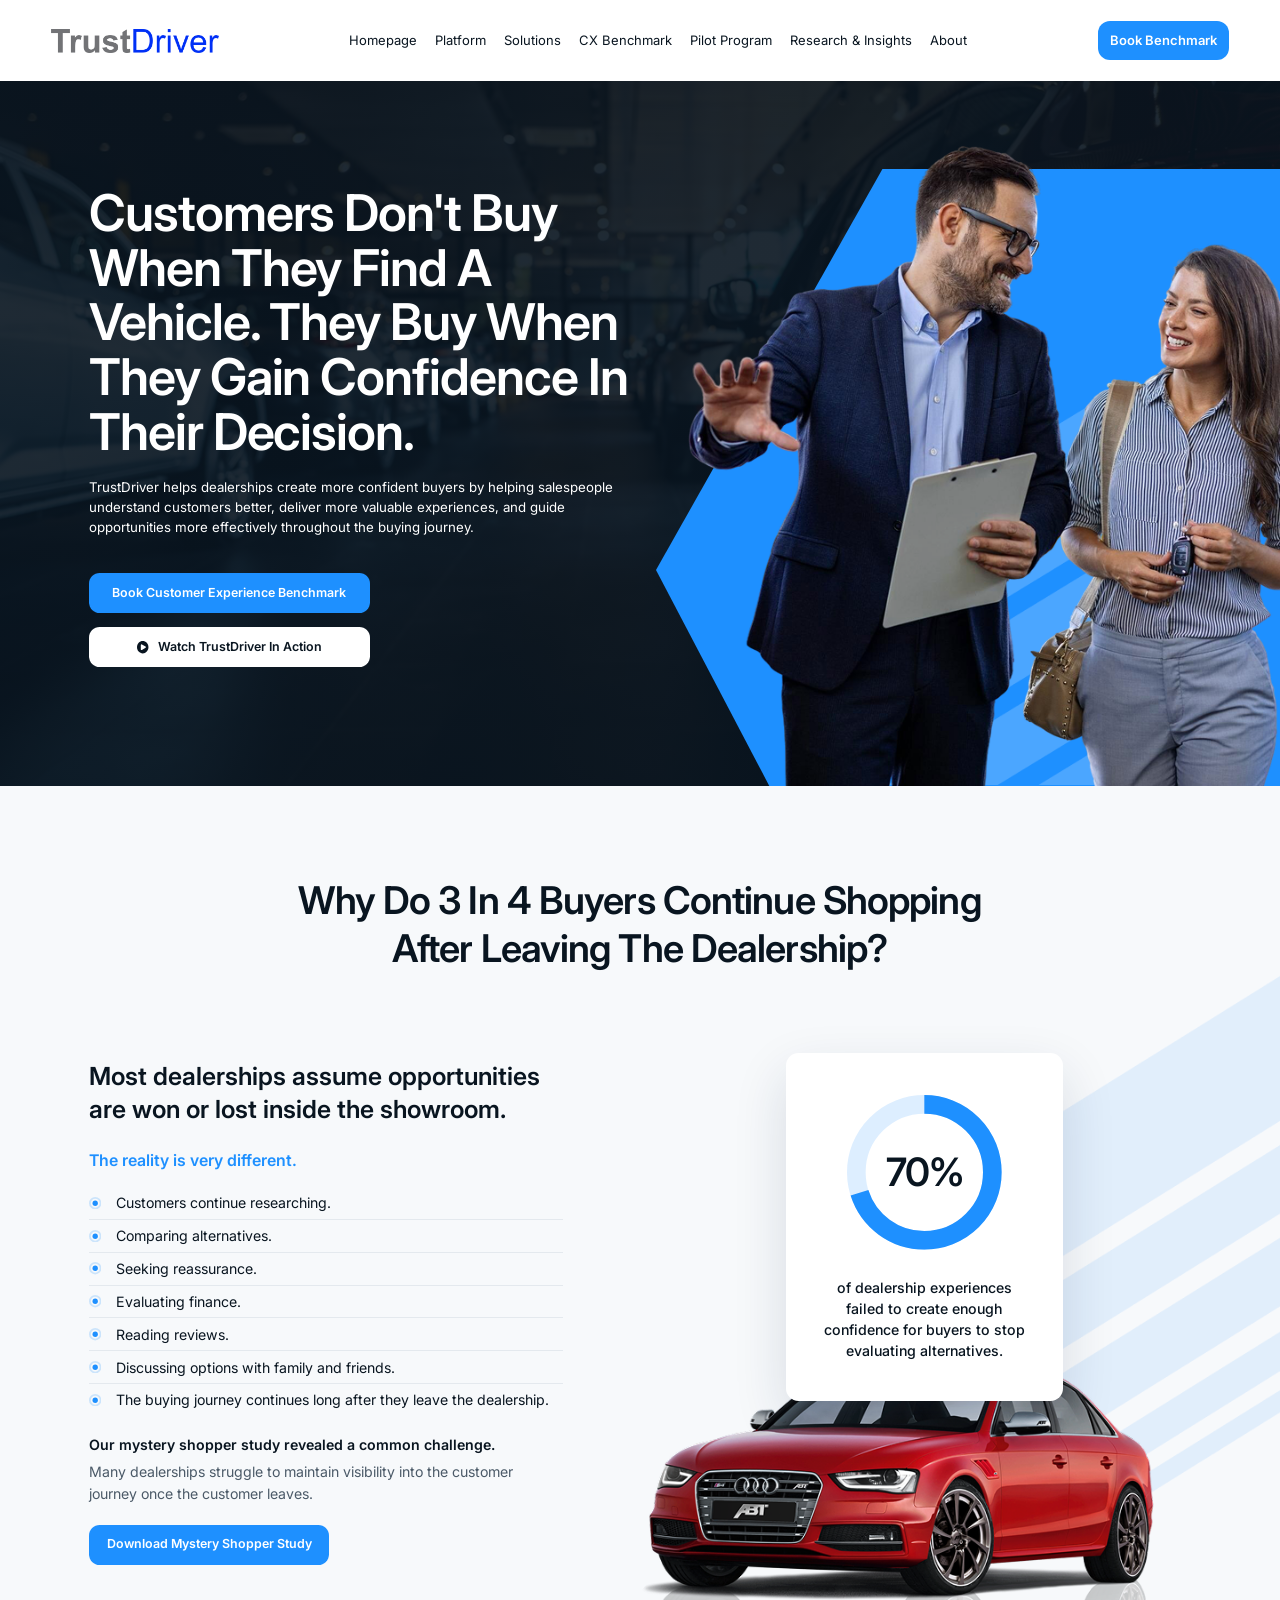
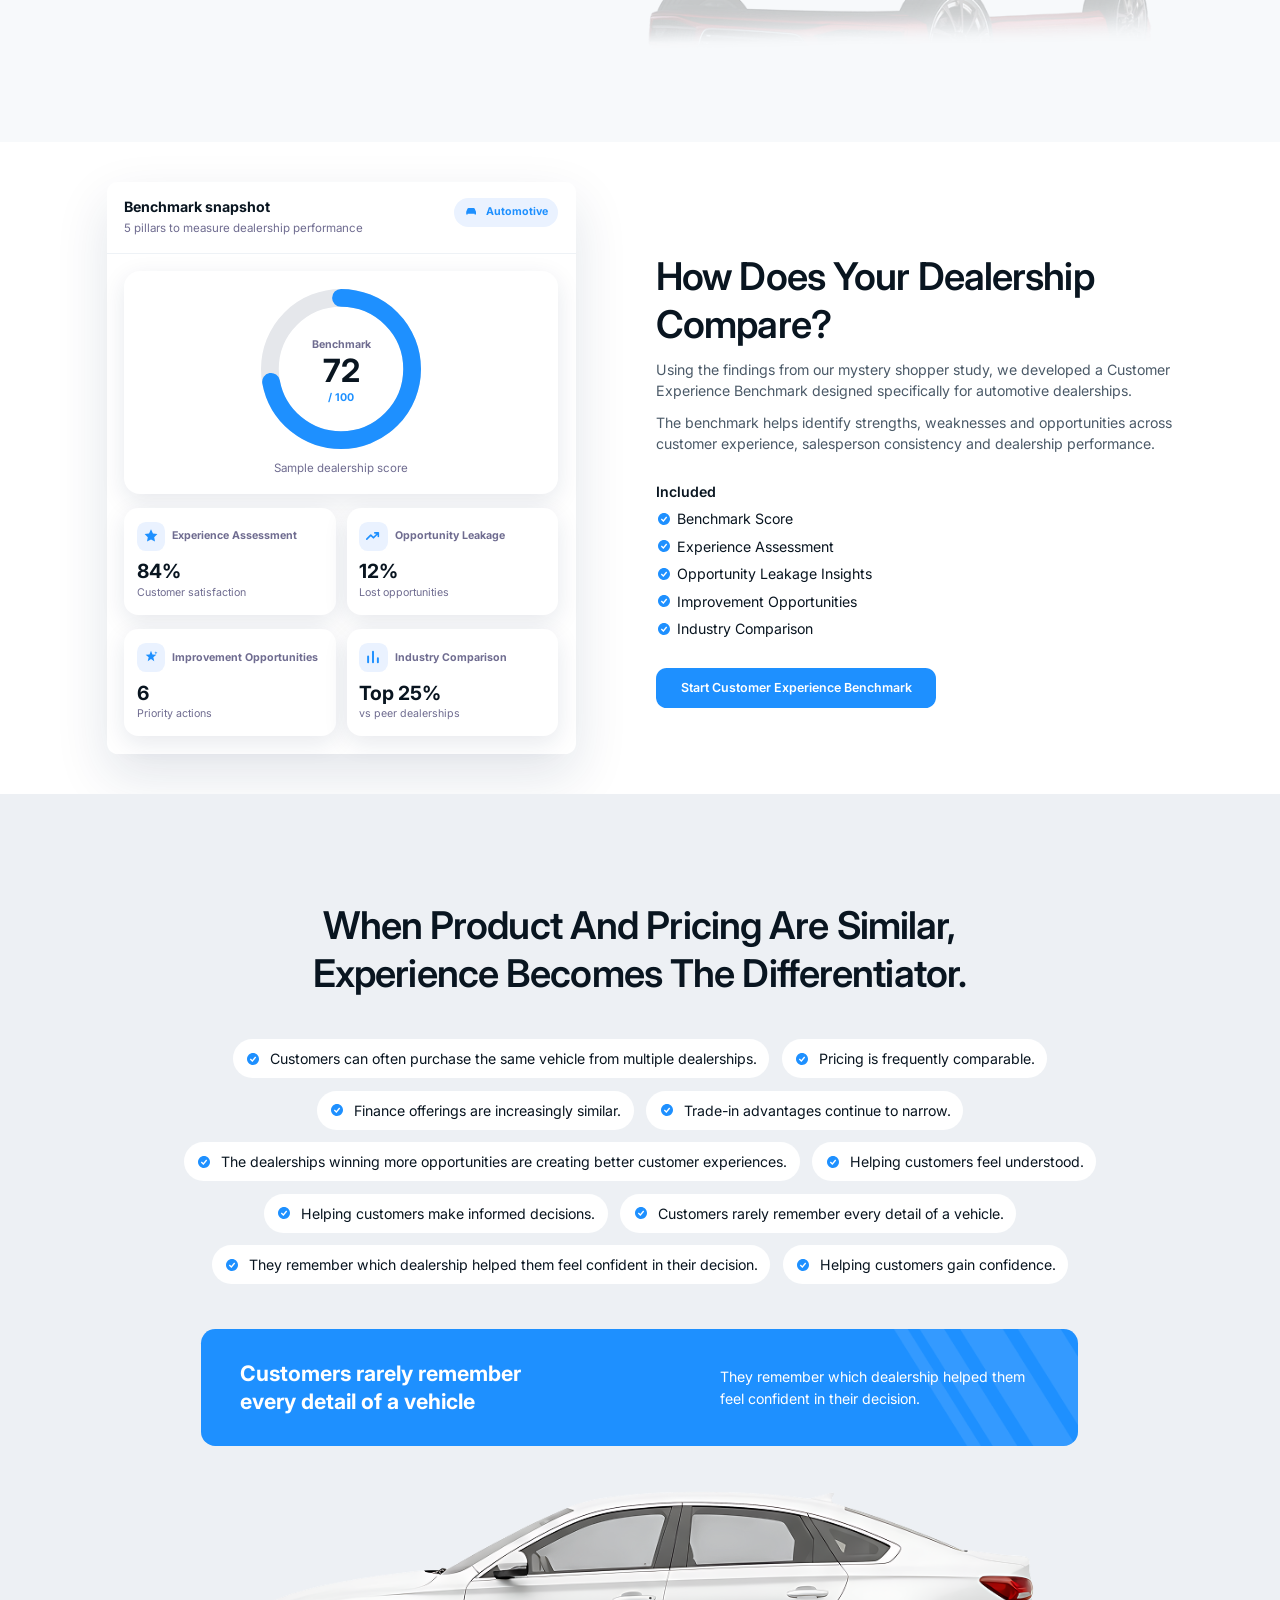
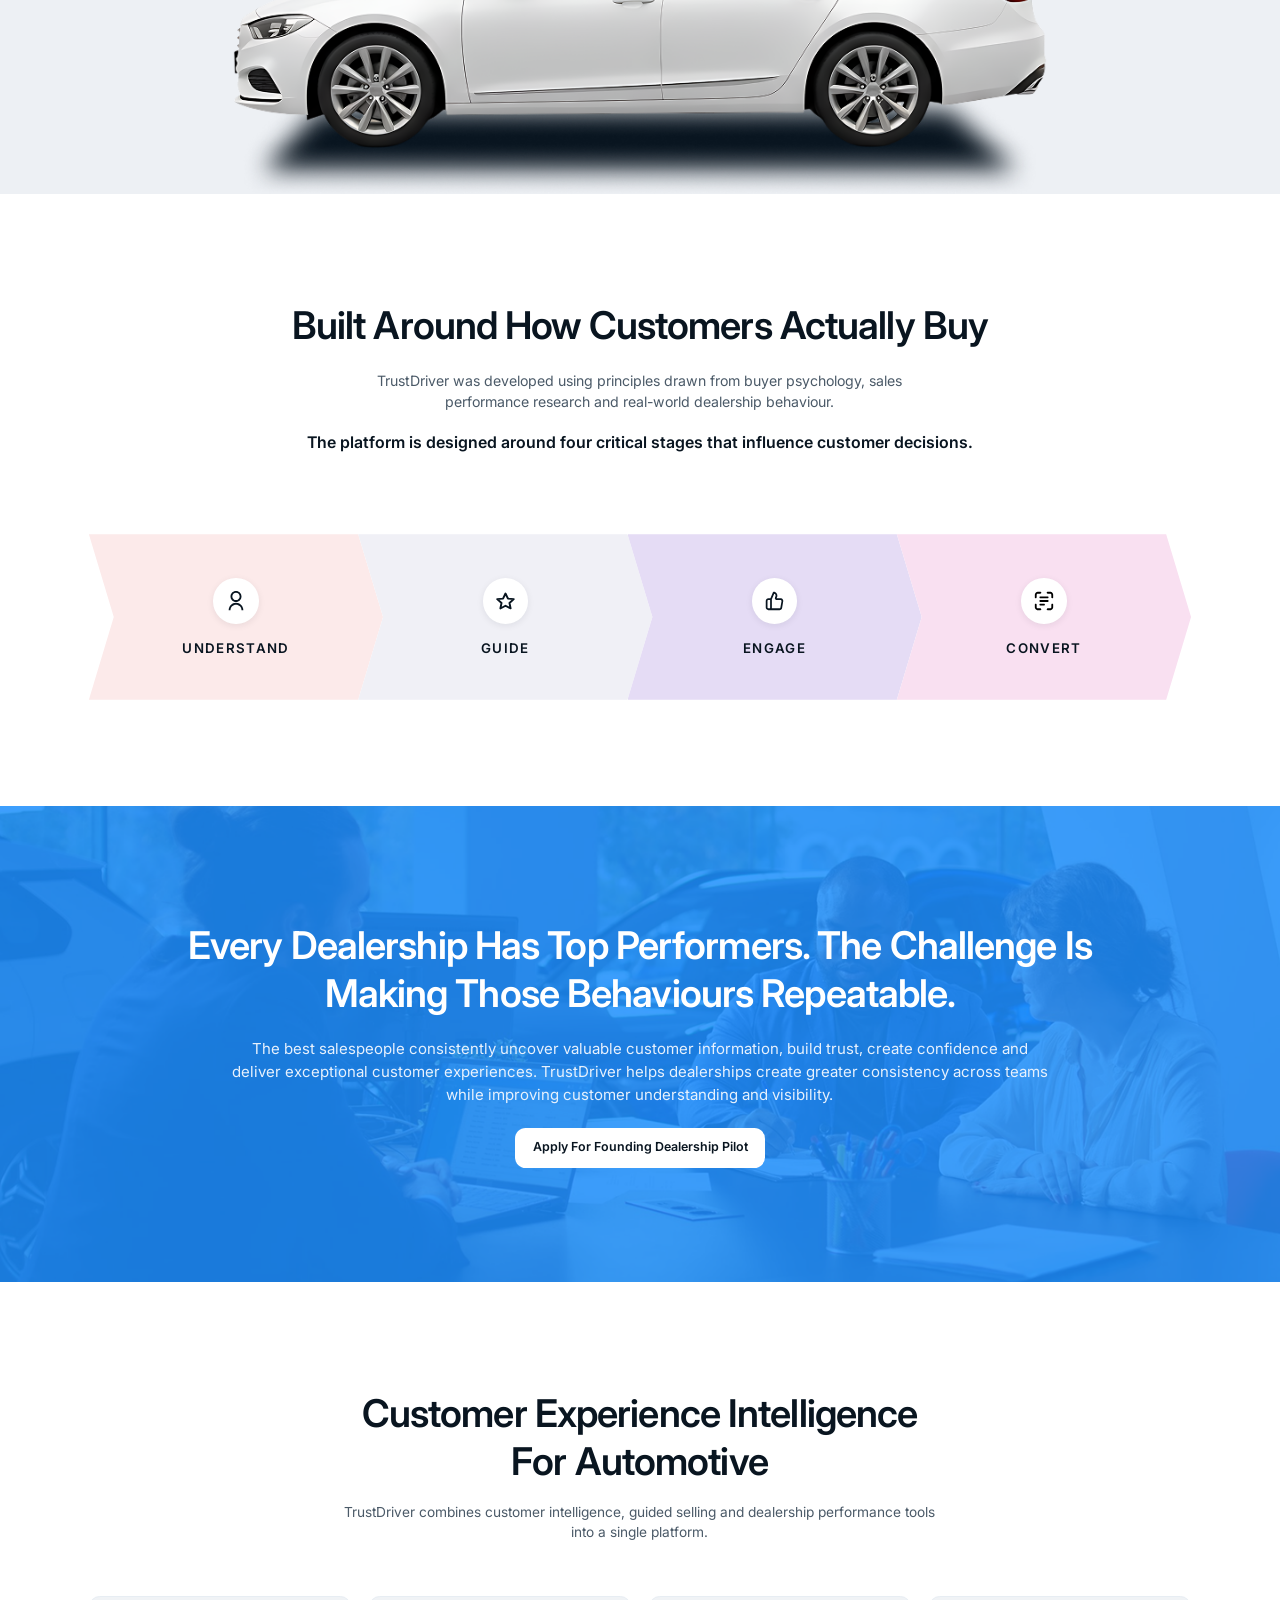
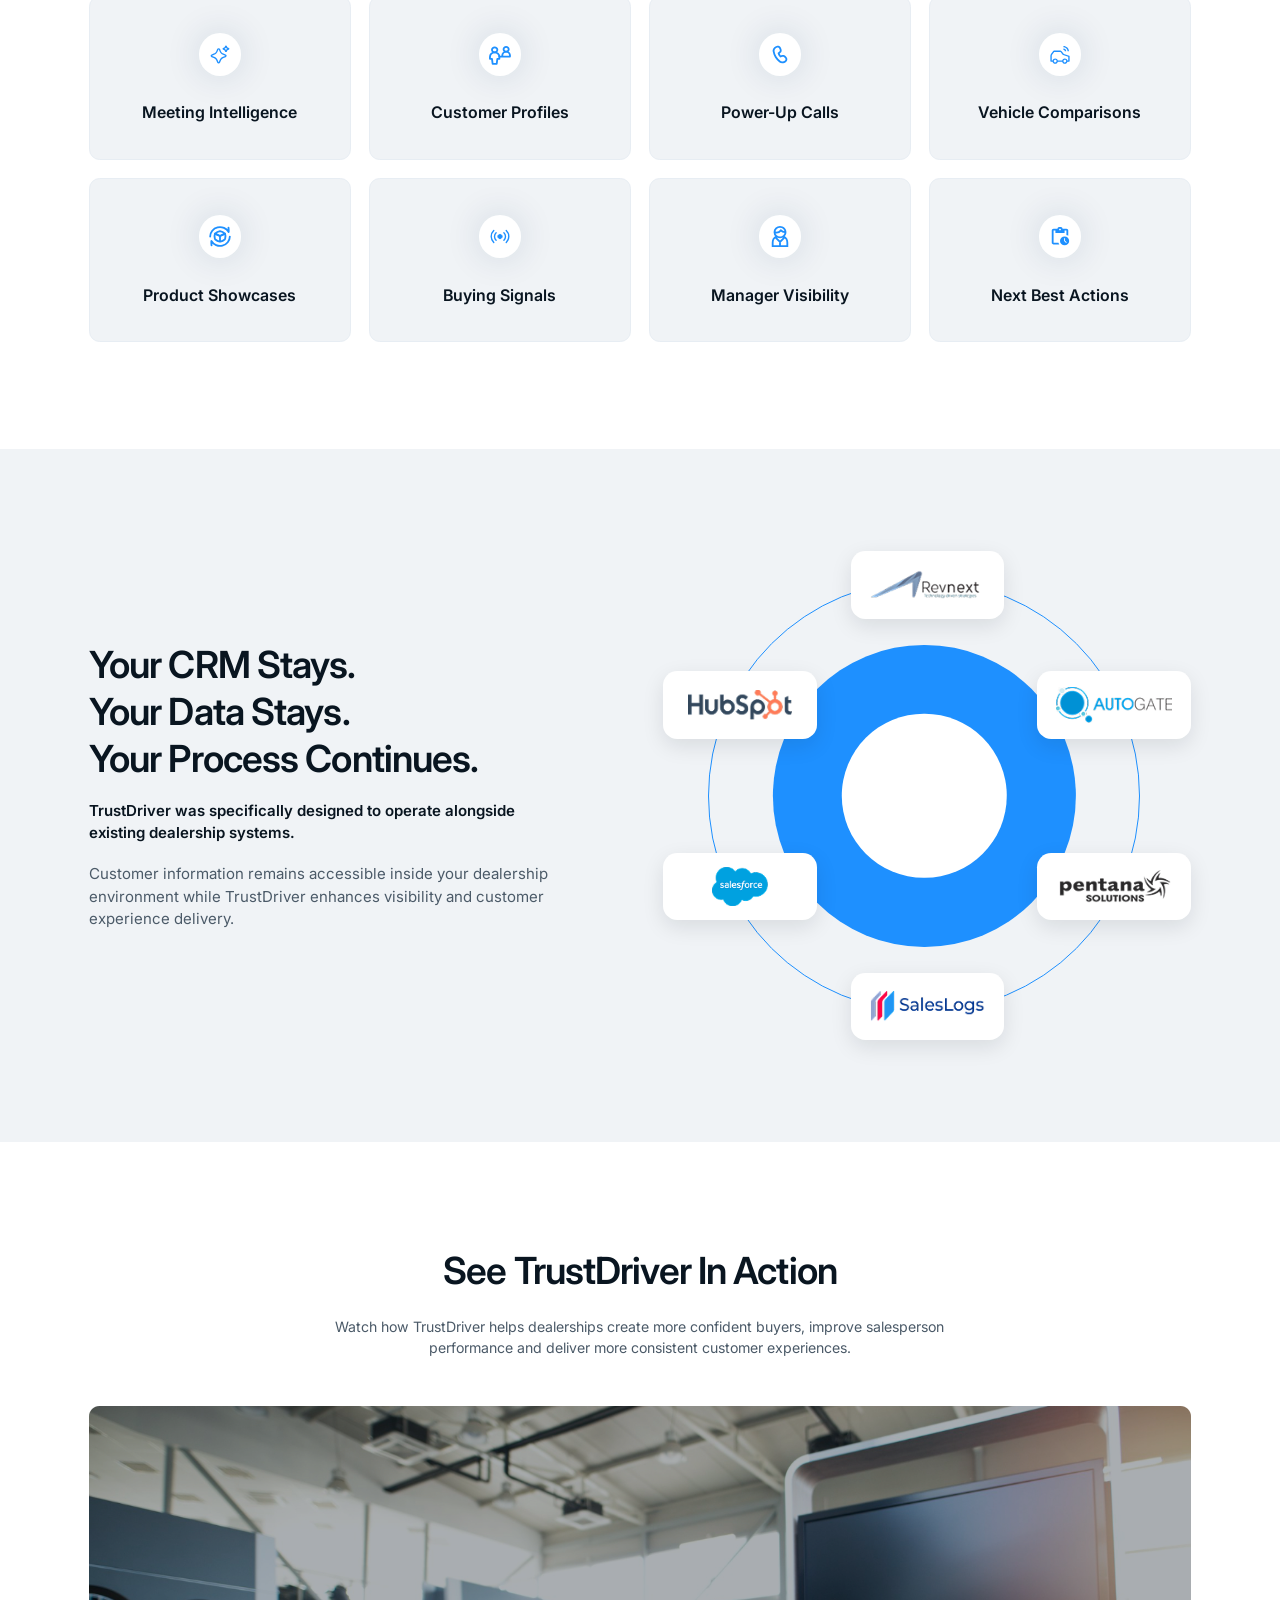
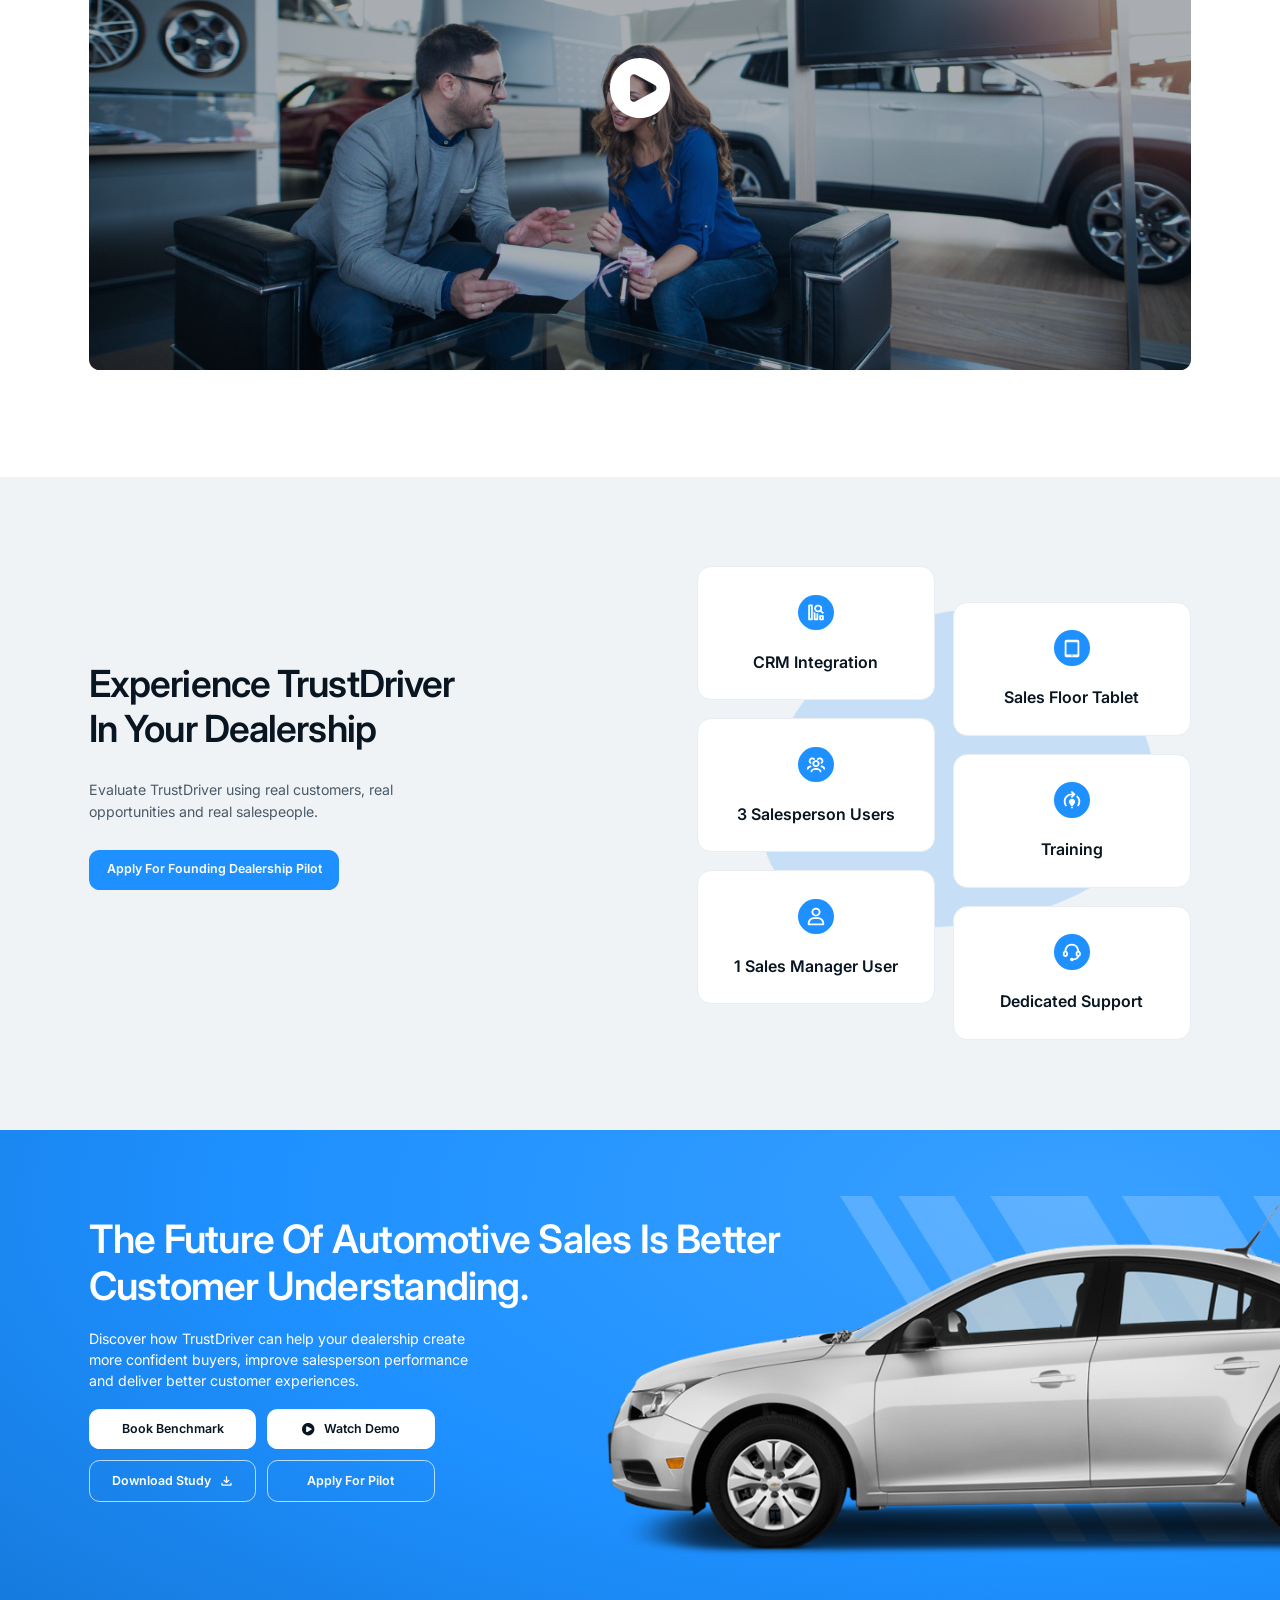
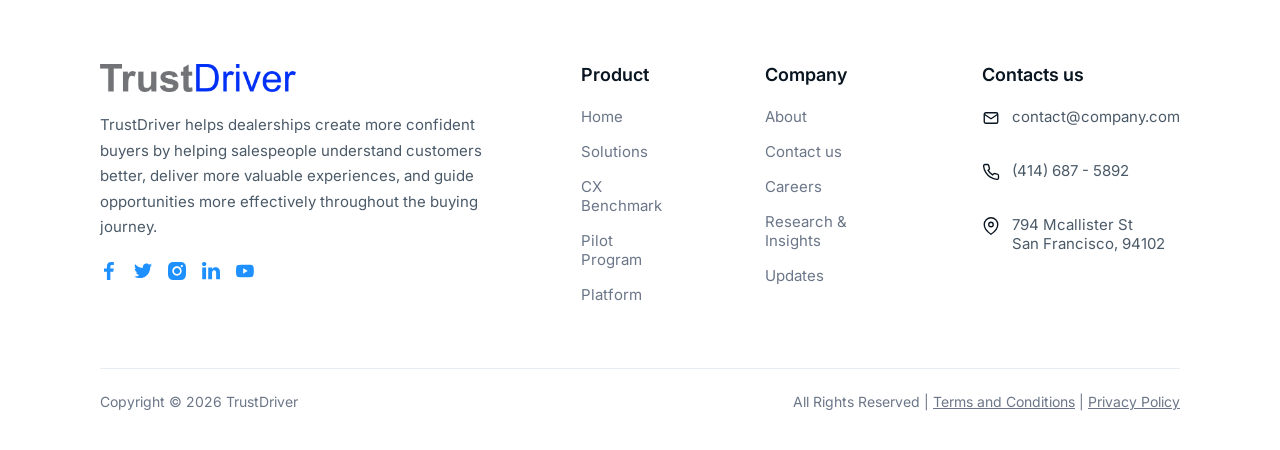
==== commit 3bf4222a: "fix scale" ====
--- a/index.html
+++ b/index.html
@@ -12,14 +12,14 @@
   <link rel="preconnect" href="https://fonts.gstatic.com" crossorigin />
   <link href="https://fonts.googleapis.com/css2?family=Inter:wght@400;500;600;700&family=Poppins:wght@400;500;600;700&display=swap" rel="stylesheet" />
 
-  <link rel="stylesheet" href="css/styles.css?v=27" />
-  <script src="js/fit-page.js" defer></script>
+  <link rel="stylesheet" href="css/styles.css" />
+  <script src="js/fit-page.js?v=2" defer></script>
 </head>
 <body>
-  <div class="page">
-
-    <!-- ===================== NAV (1:12) — from partials/header.html ===================== -->
-    <!-- @include:header -->
+  <!-- ===================== NAV (1:12) — from partials/header.html =====================
+       Kept OUTSIDE .page so it stays fluid/full-width like the subpages
+       (inside the zoomed canvas it gets boxed to 1440 on wide screens). -->
+  <!-- @include:header -->
 <header class="nav">
   <div class="nav__brand">
     <a href="index.html" class="nav__logo" aria-label="TrustDriver home">
@@ -38,6 +38,8 @@
   <a href="#" class="btn btn--primary-sm">Book Benchmark</a><!-- TODO(@yvan): wire booking destination -->
 </header>
 <!-- @endinclude:header -->
+
+  <div class="page">
 
     <main>
 
@@ -336,9 +338,11 @@
     </section>
 
     </main>
-
-    <!-- ============== FOOTER — from partials/footer.html ============== -->
-    <!-- @include:footer -->
+  </div>
+
+  <!-- ============== FOOTER — from partials/footer.html ==============
+       Outside .page for the same reason as the header. -->
+  <!-- @include:footer -->
 <footer class="s-footer">
   <div class="foot__top">
     <div class="foot__brand">
@@ -394,6 +398,5 @@
   </div>
 </footer>
 <!-- @endinclude:footer -->
-  </div>
 </body>
 </html>
--- a/css/styles.css
+++ b/css/styles.css
@@ -38,8 +38,9 @@
   width: var(--page-w);
   margin: 0 auto;
   position: relative;
-  /* scaled down by js/fit-page.js when the window is narrower than 1440,
-     so desktop/preview windows never get a horizontal scrollbar */
+  /* zoomed by js/fit-page.js so the 1440 canvas always fills the viewport
+     width — down on narrow windows (no horizontal scrollbar), up on wide
+     monitors (no white gutters) */
   zoom: var(--page-scale, 1);
   /* clip (not hidden): clips the bleeding 1440px Figma layers on the X
      axis WITHOUT creating a scroll container — which would break the
@@ -124,13 +125,10 @@
 .nav__links a { color: inherit; text-decoration: none; }
 .nav__links a:hover { color: var(--accent); }
 
-/* On the scaled homepage canvas, counter-zoom the sticky nav so the header
-   renders at the same 1:1 size as on the fluid subpages. */
-.page > .nav { zoom: calc(1 / var(--page-scale, 1)); }
-
-/* Stamped header on fluid subpages: tighten first, then collapse into a
-   deliberate two-row layout (brand + CTA on top, links below).
-   The homepage is a fixed 1440 canvas, so these only affect subpages. */
+/* The stamped header sits OUTSIDE the homepage's zoomed .page canvas (direct
+   child of <body>, same as the subpages), so it is always fluid/full-width
+   and never scaled. Tighten first, then collapse into a deliberate two-row
+   layout (brand + CTA on top, links below). */
 @media (max-width: 1280px) {
   .nav { padding: 18px clamp(24px, 4vw, 60px); column-gap: 16px; }
   .nav__links { gap: 18px; font-size: 13px; }
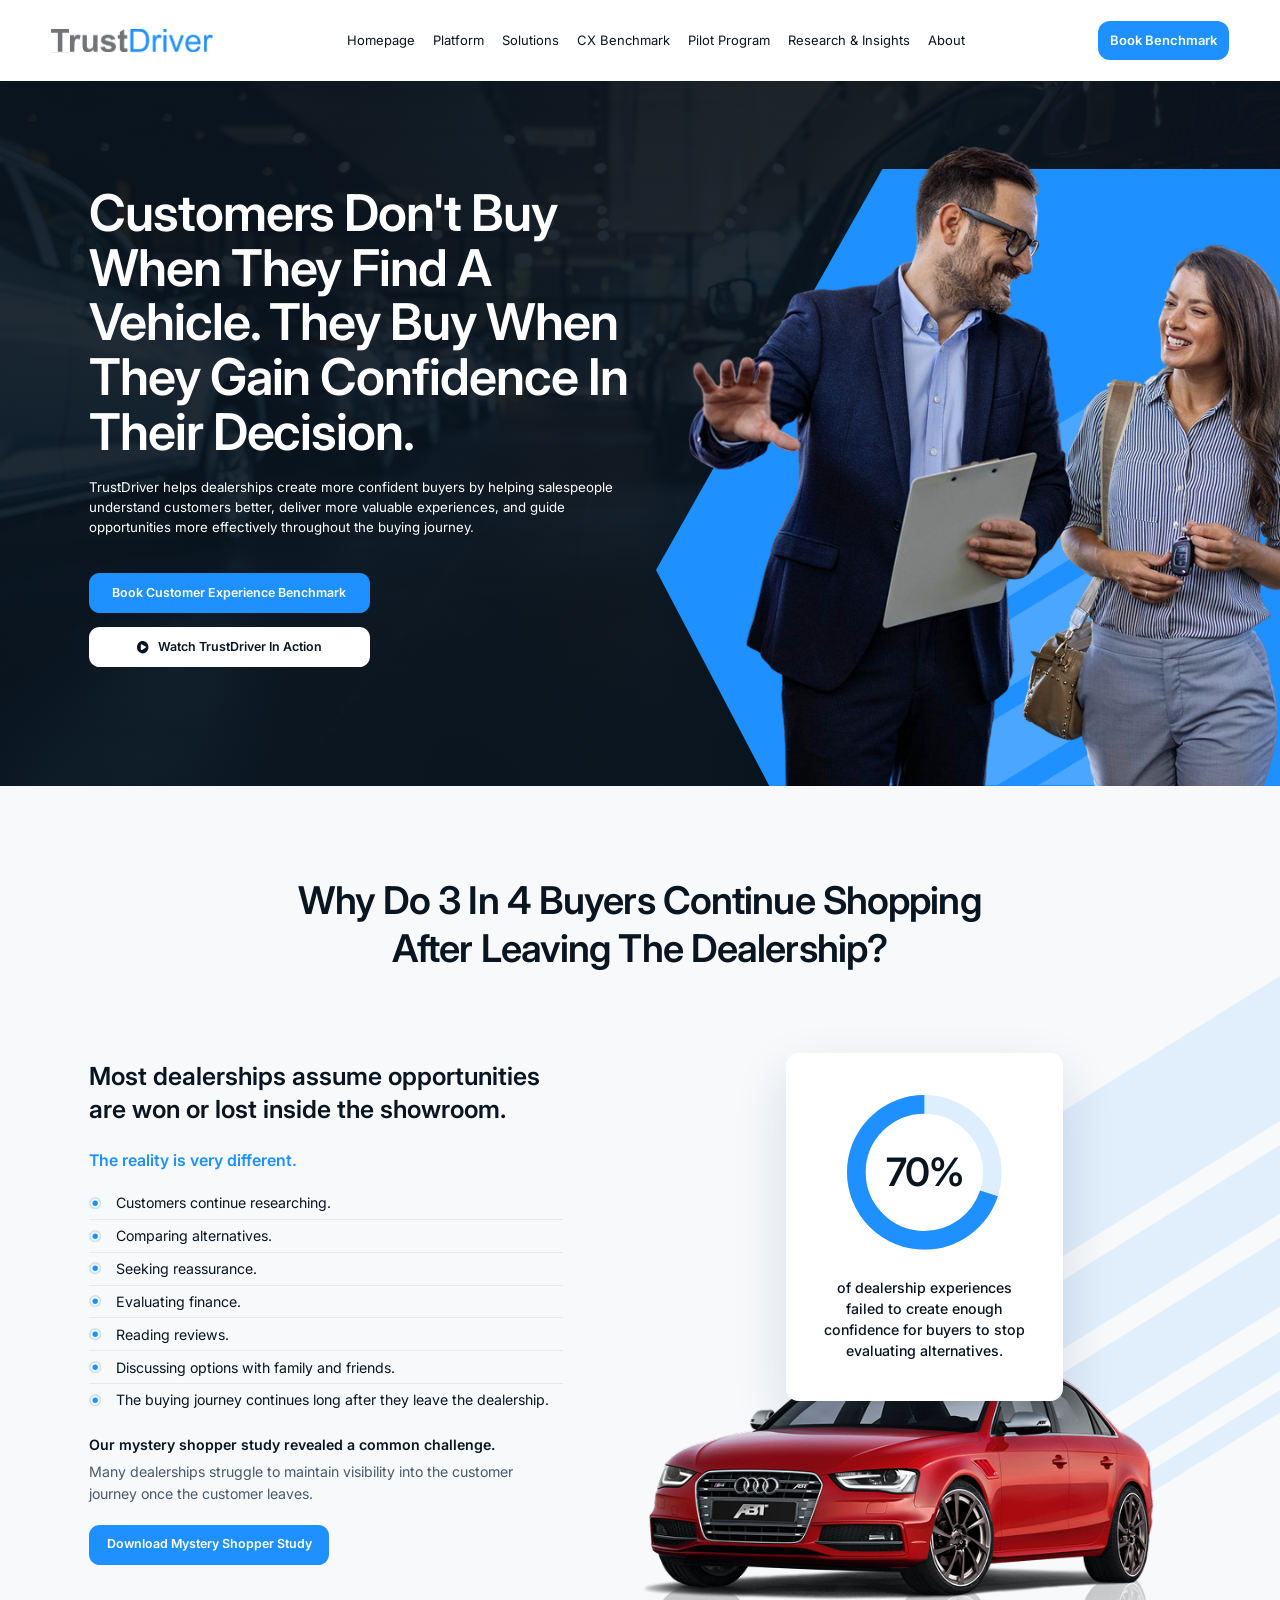
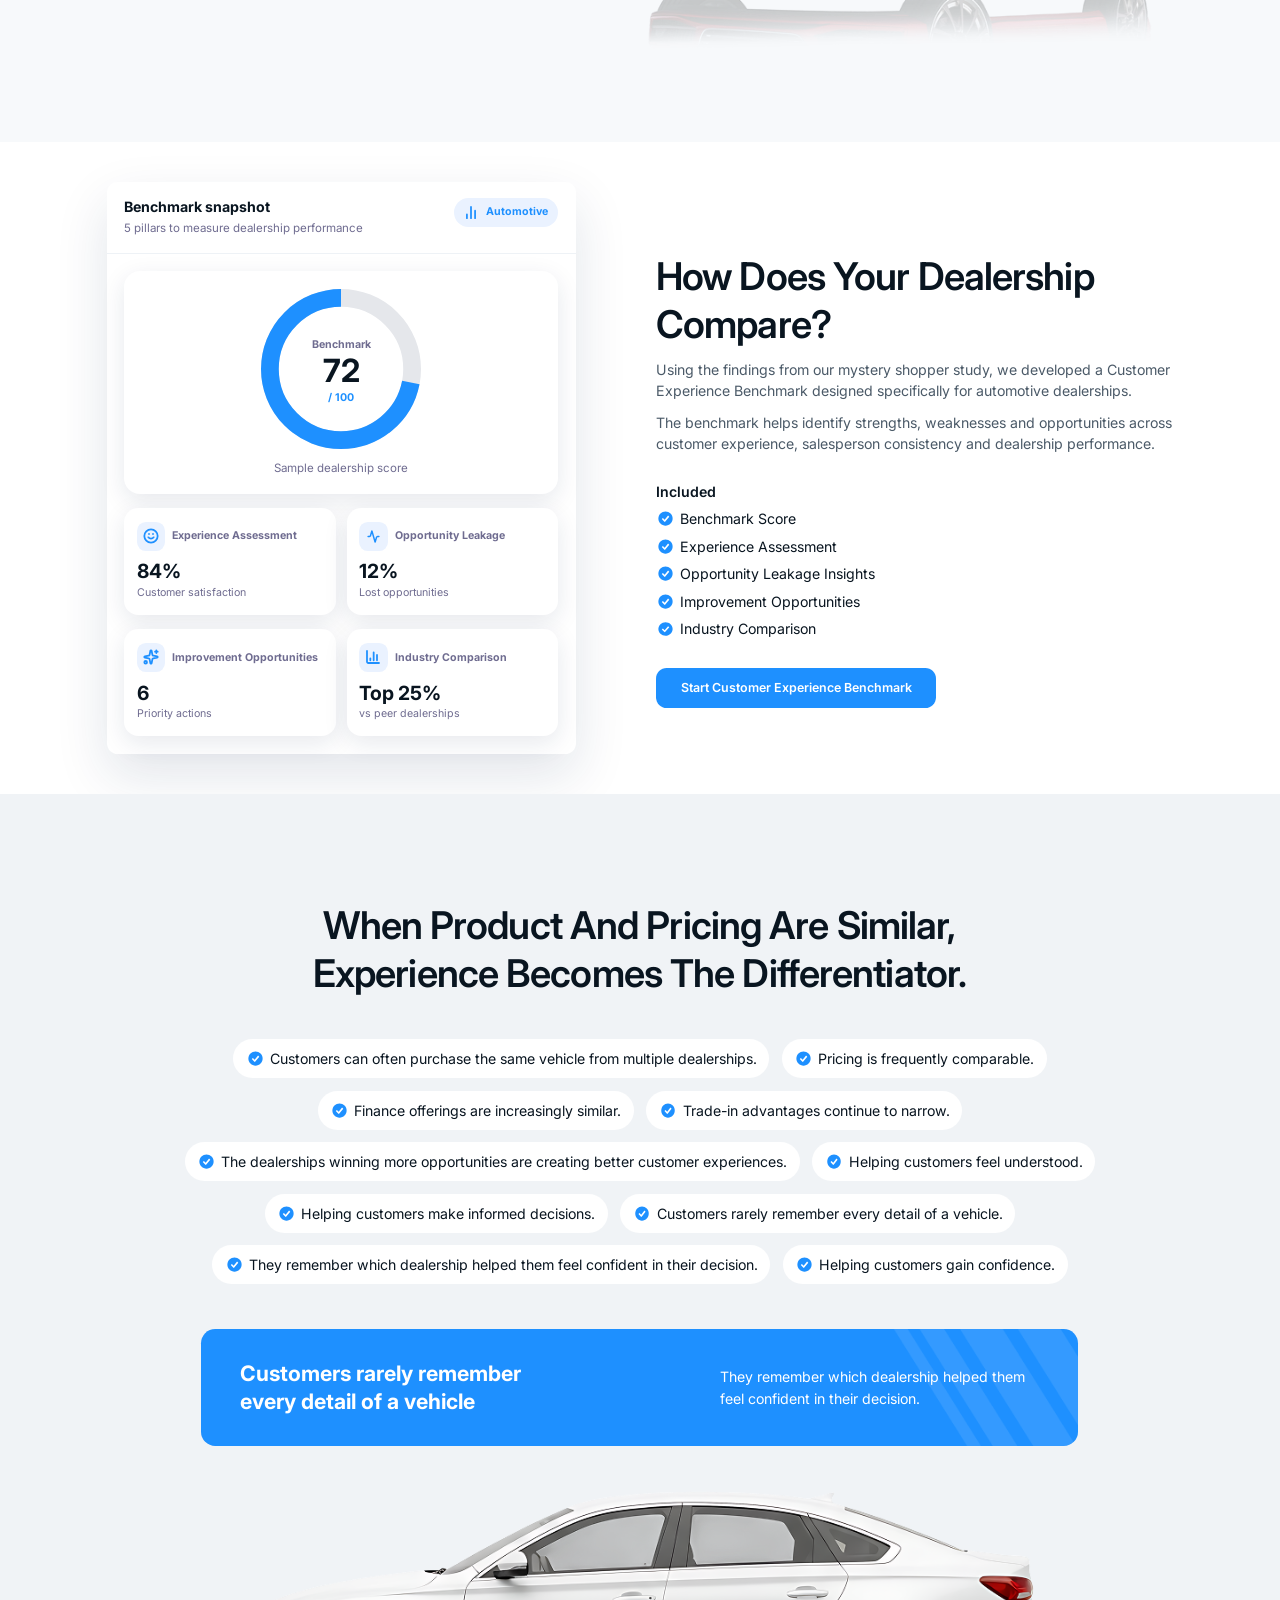
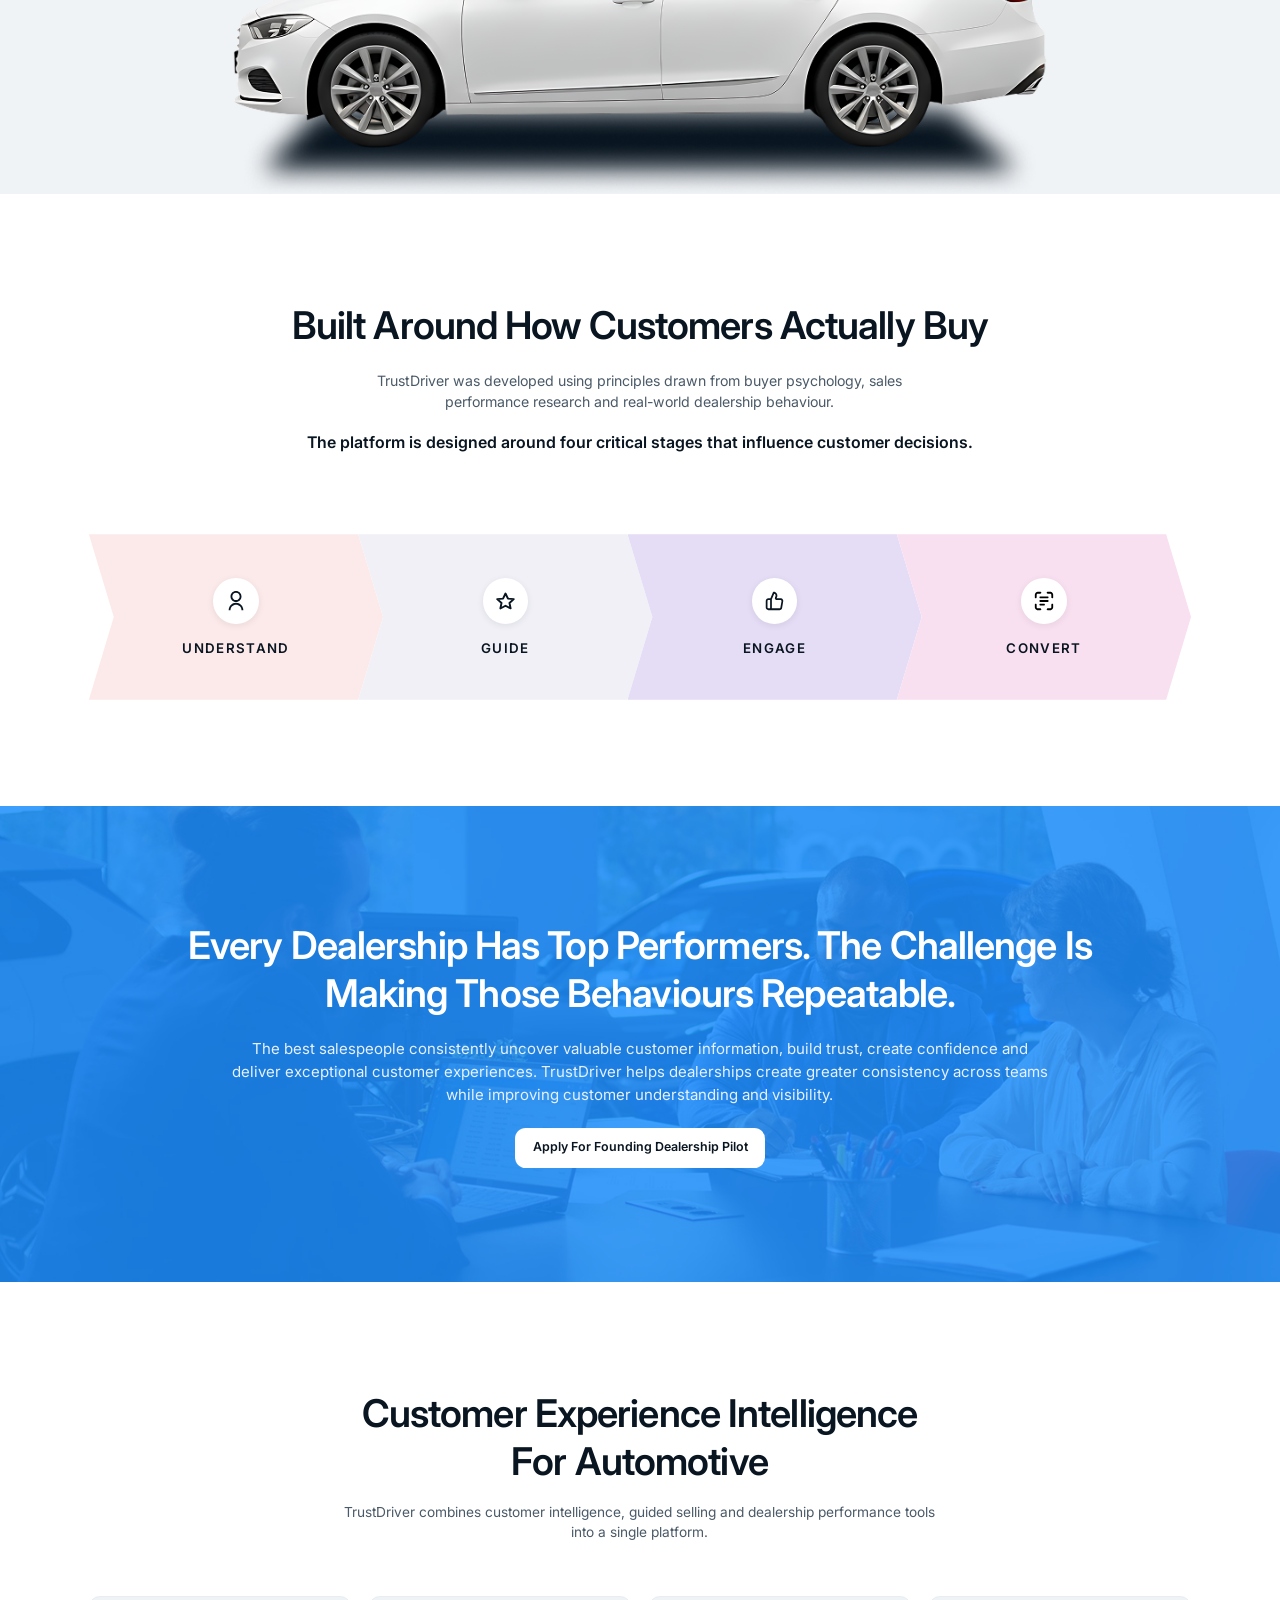
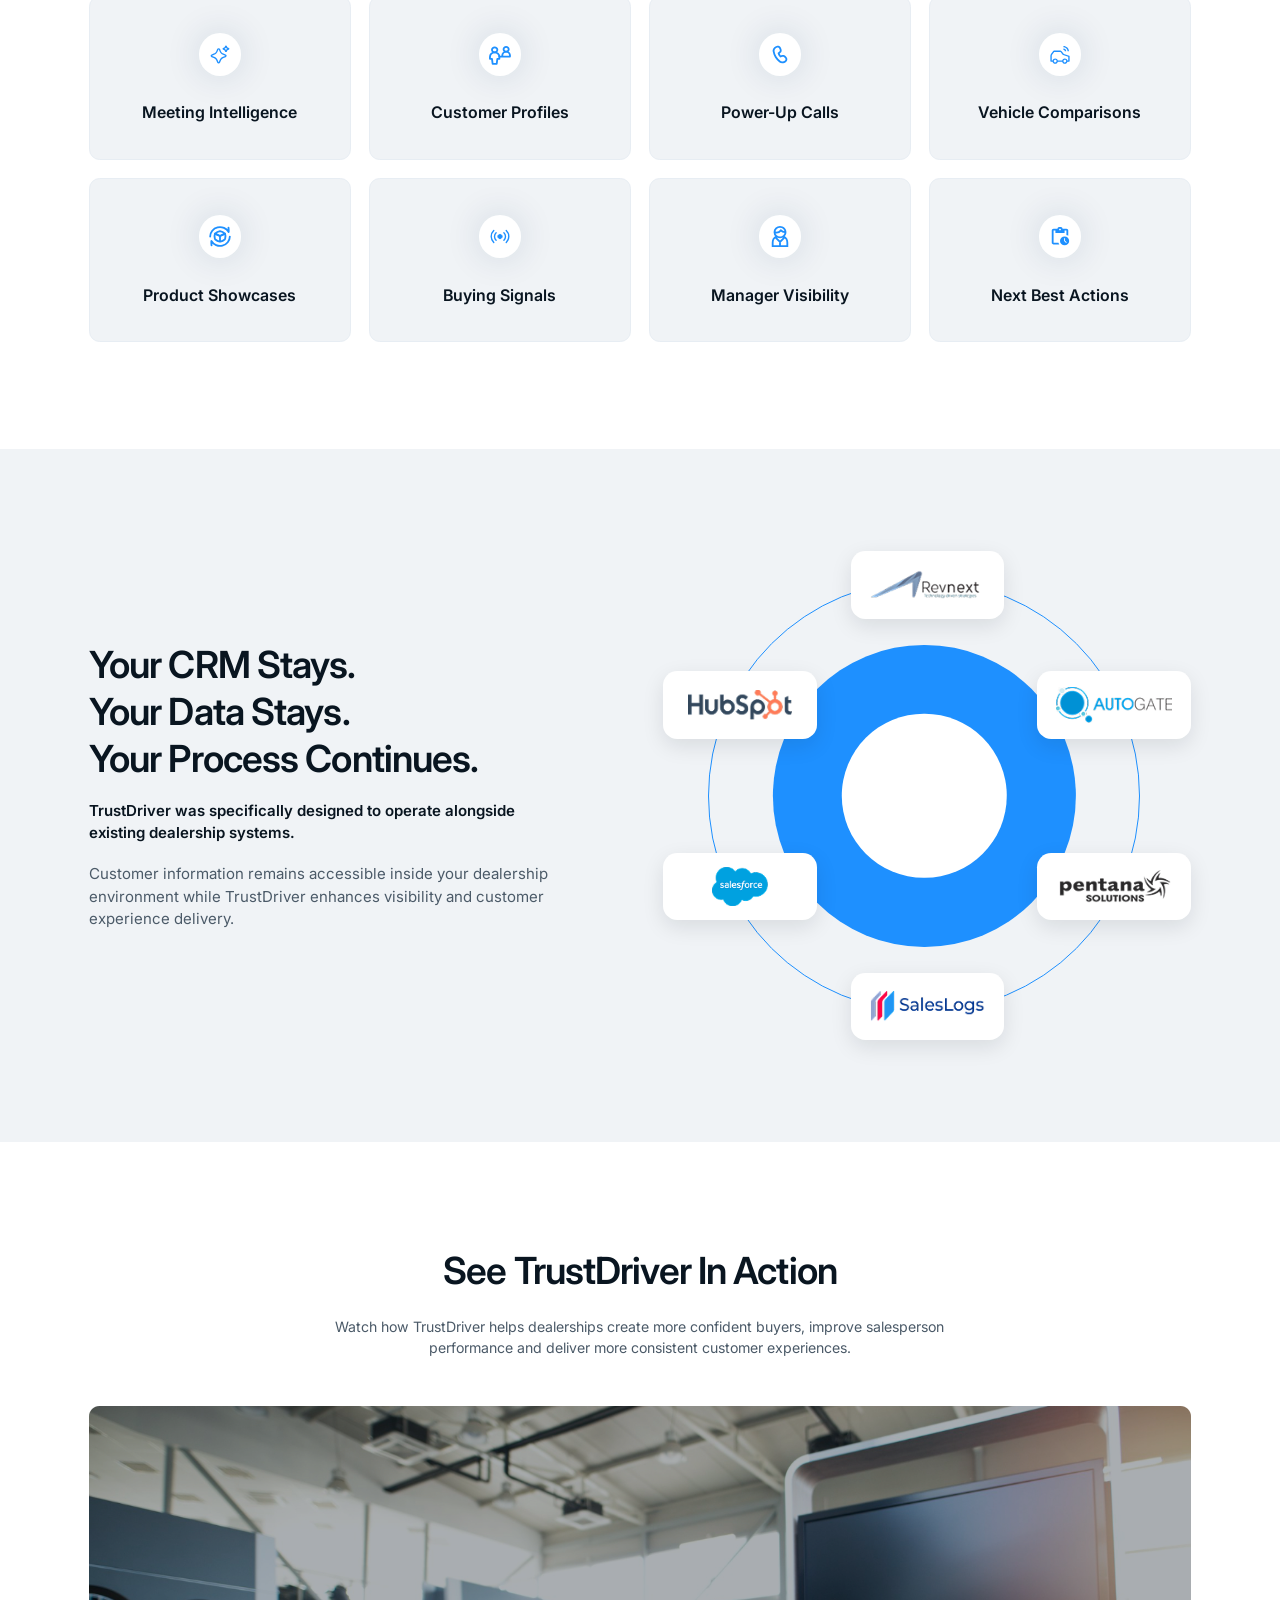
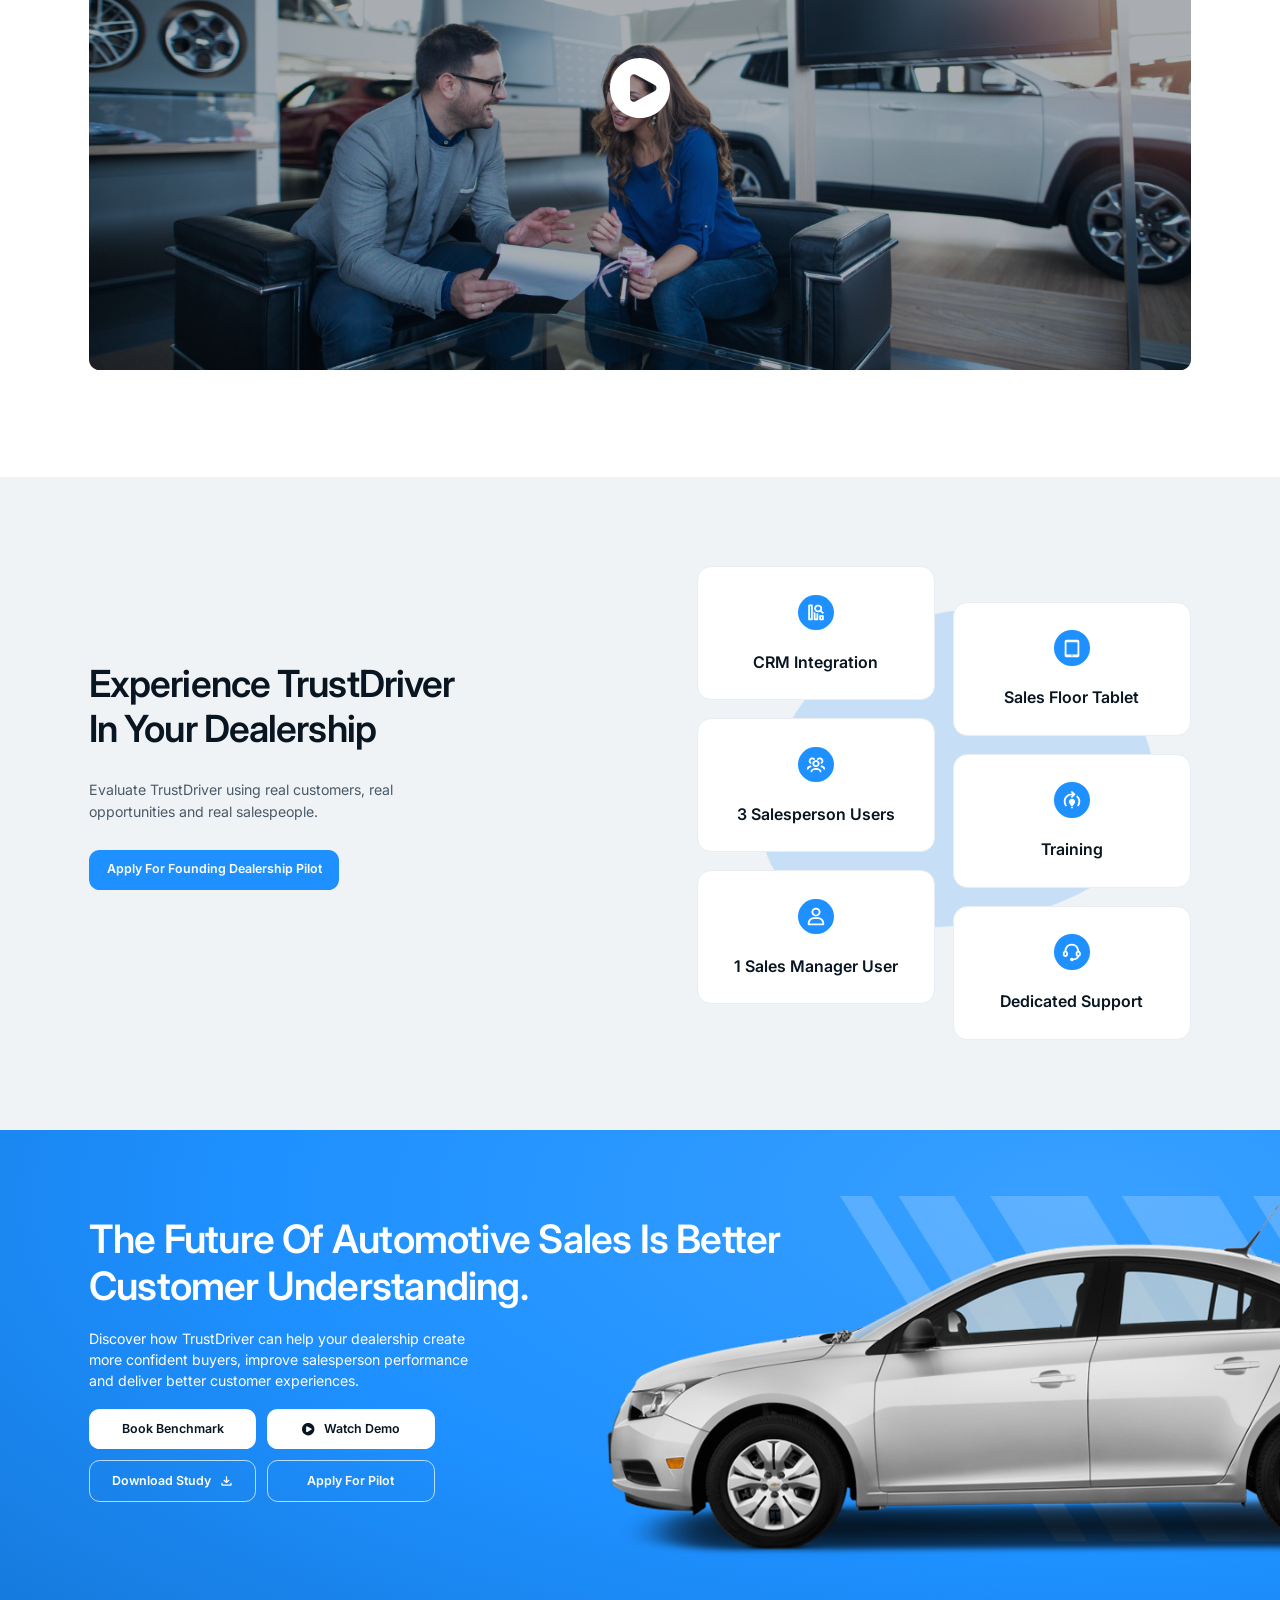
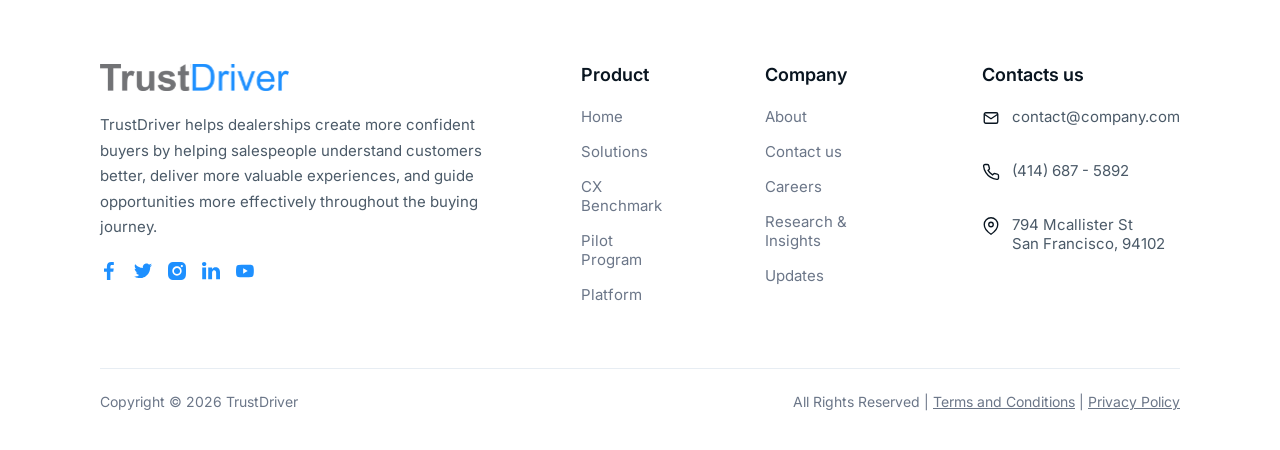
==== commit 92f0d1ee: "fix platform" ====
--- a/index.html
+++ b/index.html
@@ -23,7 +23,7 @@
 <header class="nav">
   <div class="nav__brand">
     <a href="index.html" class="nav__logo" aria-label="TrustDriver home">
-      <img src="images/logo.png" alt="TrustDriver" width="168" height="24">
+      <img src="images/icons/TDLogo.svg" alt="TrustDriver" width="162" height="24">
     </a>
   </div>
   <nav class="nav__links" aria-label="Primary">
@@ -108,7 +108,7 @@
           <svg width="174" height="174" viewBox="0 0 174 174" aria-hidden="true">
             <circle cx="87" cy="87" r="76.5" fill="none" stroke="var(--accent)" stroke-width="21" opacity="0.15"/>
             <circle cx="87" cy="87" r="76.5" fill="none" stroke="var(--accent)" stroke-width="21"
-                    stroke-dasharray="480.66" stroke-dashoffset="144.2"/>
+                    stroke-dasharray="480.66" stroke-dashoffset="-144.2"/>
           </svg>
           <span class="ring__num">70%</span>
         </div>
@@ -124,14 +124,15 @@
             <b>Benchmark snapshot</b>
             <span>5 pillars to measure dealership performance</span>
           </div>
-          <span class="bmk__chip"><svg viewBox="0 0 16 16" width="16" height="16" aria-hidden="true" focusable="false"><path d="M 2.5 7.6 L 3.9 4.3 a 1.3 1.3 0 0 1 1.2 -0.8 h 5.8 a 1.3 1.3 0 0 1 1.2 0.8 l 1.4 3.3 v 3.2 h -1.6 v -0.9 H 4.1 v 0.9 H 2.5 Z" fill="#1E90FF"/></svg>Automotive</span>
+          <span class="bmk__chip"><img src="images/icons/bar-chart-2.svg" alt="" width="16" height="16">Automotive</span>
         </div>
         <div class="bmk__body">
           <div class="bmk__gauge">
             <div class="bmk__ring">
               <svg width="180" height="180" viewBox="0 0 180 180" aria-hidden="true" focusable="false">
                 <circle cx="90" cy="90" r="80" fill="none" stroke="#E5E7EB" stroke-width="20"/>
-                <circle cx="90" cy="90" r="80" fill="none" stroke="#1E90FF" stroke-width="20" stroke-linecap="round" stroke-dasharray="502.65" stroke-dashoffset="140.74" transform="rotate(-90 90 90)"/>
+                <!-- flat caps + negative offset: sharp arc ends, 28% gap top-right, per Figma -->
+                <circle cx="90" cy="90" r="80" fill="none" stroke="#1E90FF" stroke-width="20" stroke-dasharray="502.65" stroke-dashoffset="-140.74" transform="rotate(-90 90 90)"/>
               </svg>
               <span class="bmk__ringlabel">Benchmark</span>
               <b class="bmk__score">72</b>
@@ -141,21 +142,21 @@
           </div>
           <div class="bmk__row">
             <div class="bmk__tile">
-              <div class="bmk__tilehead"><span class="bmk__tileicon"><svg viewBox="0 0 18 18" width="18" height="18" aria-hidden="true" focusable="false"><path d="M 9 1.5 l 2.2 4.6 5 .7 -3.6 3.5 .9 5 -4.5 -2.4 -4.5 2.4 .9 -5 -3.6 -3.5 5 -.7 Z" fill="#1E90FF"/></svg></span>Experience Assessment</div>
+              <div class="bmk__tilehead"><span class="bmk__tileicon"><img src="images/icons/smile.svg" alt="" width="18" height="18"></span>Experience Assessment</div>
               <div class="bmk__tileval"><b>84%</b><span>Customer satisfaction</span></div>
             </div>
             <div class="bmk__tile">
-              <div class="bmk__tilehead"><span class="bmk__tileicon"><svg viewBox="0 0 18 18" width="18" height="18" aria-hidden="true" focusable="false"><path d="M 2 12.5 l 4.5 -4.5 3 3 L 15 5.5 M 15 5.5 h -4 m 4 0 v 4" stroke="#1E90FF" stroke-width="1.8" fill="none" stroke-linecap="round" stroke-linejoin="round"/></svg></span>Opportunity Leakage</div>
+              <div class="bmk__tilehead"><span class="bmk__tileicon"><img src="images/icons/activity.svg" alt="" width="14" height="14"></span>Opportunity Leakage</div>
               <div class="bmk__tileval"><b>12%</b><span>Lost opportunities</span></div>
             </div>
           </div>
           <div class="bmk__row">
             <div class="bmk__tile">
-              <div class="bmk__tilehead"><span class="bmk__tileicon"><svg viewBox="0 0 18 18" width="18" height="18" aria-hidden="true" focusable="false"><path d="M 9 2 l 1.6 4.3 4.4 .3 -3.4 2.8 1.1 4.3 L 9 11.3 5.3 13.7 6.4 9.4 3 6.6 l 4.4 -.3 Z M 14.5 2.5 l .5 1.3 1.3 .5 -1.3 .5 -.5 1.3 -.5 -1.3 -1.3 -.5 1.3 -.5 Z" fill="#1E90FF"/></svg></span>Improvement Opportunities</div>
+              <div class="bmk__tilehead"><span class="bmk__tileicon"><img src="images/icons/sparkles.svg" alt="" width="18" height="18"></span>Improvement Opportunities</div>
               <div class="bmk__tileval"><b>6</b><span>Priority actions</span></div>
             </div>
             <div class="bmk__tile">
-              <div class="bmk__tilehead"><span class="bmk__tileicon"><svg viewBox="0 0 18 18" width="18" height="18" aria-hidden="true" focusable="false"><path d="M 3.5 15 V 8.5 M 9 15 V 3 M 14.5 15 v -4.5" stroke="#1E90FF" stroke-width="2.2" fill="none" stroke-linecap="round"/></svg></span>Industry Comparison</div>
+              <div class="bmk__tilehead"><span class="bmk__tileicon"><img src="images/icons/bar-chart-3.svg" alt="" width="18" height="18"></span>Industry Comparison</div>
               <div class="bmk__tileval"><b>Top 25%</b><span>vs peer dealerships</span></div>
             </div>
           </div>
@@ -346,7 +347,7 @@
 <footer class="s-footer">
   <div class="foot__top">
     <div class="foot__brand">
-      <a href="index.html" aria-label="TrustDriver home"><img class="foot__logo" src="images/logo.png" alt="TrustDriver" width="196" height="28"></a>
+      <a href="index.html" aria-label="TrustDriver home"><img class="foot__logo" src="images/icons/TDLogo.svg" alt="TrustDriver" width="189" height="28"></a>
       <p>TrustDriver helps dealerships create more confident buyers by helping salespeople understand customers better, deliver more valuable experiences, and guide opportunities more effectively throughout the buying journey.</p>
       <div class="foot__social">
         <a href="#" aria-label="TrustDriver on Facebook"><img src="images/icons/social-facebook.svg" alt="" width="18" height="18"></a>
--- a/css/styles.css
+++ b/css/styles.css
@@ -289,7 +289,7 @@
 /* check-fill rows (24px icon) shared by benchmark / pilot lists */
 .featrow { display: flex; align-items: center; gap: 6px; font-size: 16px; line-height: 1.5; color: var(--ink); }
 .featrow .chk { width: 24px; height: 24px; flex: 0 0 24px; color: var(--accent); }
-.featrow img.chk { width: 18px; height: 18px; flex: 0 0 18px; }
+.featrow img.chk { width: 21px; height: 21px; flex: 0 0 18px; }
 
 /* ============================================================
    HOW DOES YOUR DEALERSHIP COMPARE  (node 1:112) — band 733
@@ -350,14 +350,14 @@
 /* ============================================================
    EXPERIENCE DIFFERENTIATOR  (node 1:143) — band 1125
    ============================================================ */
-.s-diff { height: 1125px; background: #edf0f4; }   /* Figma: light cool-gray band */
+.s-diff { height: 1125px; background: #f0f3f6; }   /* Figma: light cool-gray band */
 .s-diff__h { position: absolute; left: 282px; top: 120px; width: 875px; text-align: center; }
 .s-diff__rows {
   position: absolute; left: 131px; top: 276px; width: 1178px;
   display: flex; flex-direction: column; align-items: center; gap: 14px;
 }
 .s-diff__rows .line { display: flex; justify-content: center; gap: 14px; }
-.s-diff__rows .featrow { background: #fff; border-radius: 10000px; padding: 10px 14px; gap: 10px; }
+.s-diff__rows .featrow { background: #fff; border-radius: 10000px; padding: 10px 14px; gap: 6px; }
 .s-diff__quote {
   position: absolute; left: 226px; top: 602px; width: 987px; height: 132px;
   background: var(--accent); border-radius: 16px; color: #fff; overflow: hidden;
@@ -402,7 +402,7 @@
    REPEATABLE BEHAVIOURS — dark CTA band (node 1:232) — 535
    ============================================================ */
 .s-repeat {
-  height: 535px; background: var(--accent); overflow: hidden;
+  height: 535px; background: #1e90ff; overflow: hidden;
   display: flex; flex-direction: column; align-items: center; justify-content: center;
   gap: 24px; text-align: center;
 }
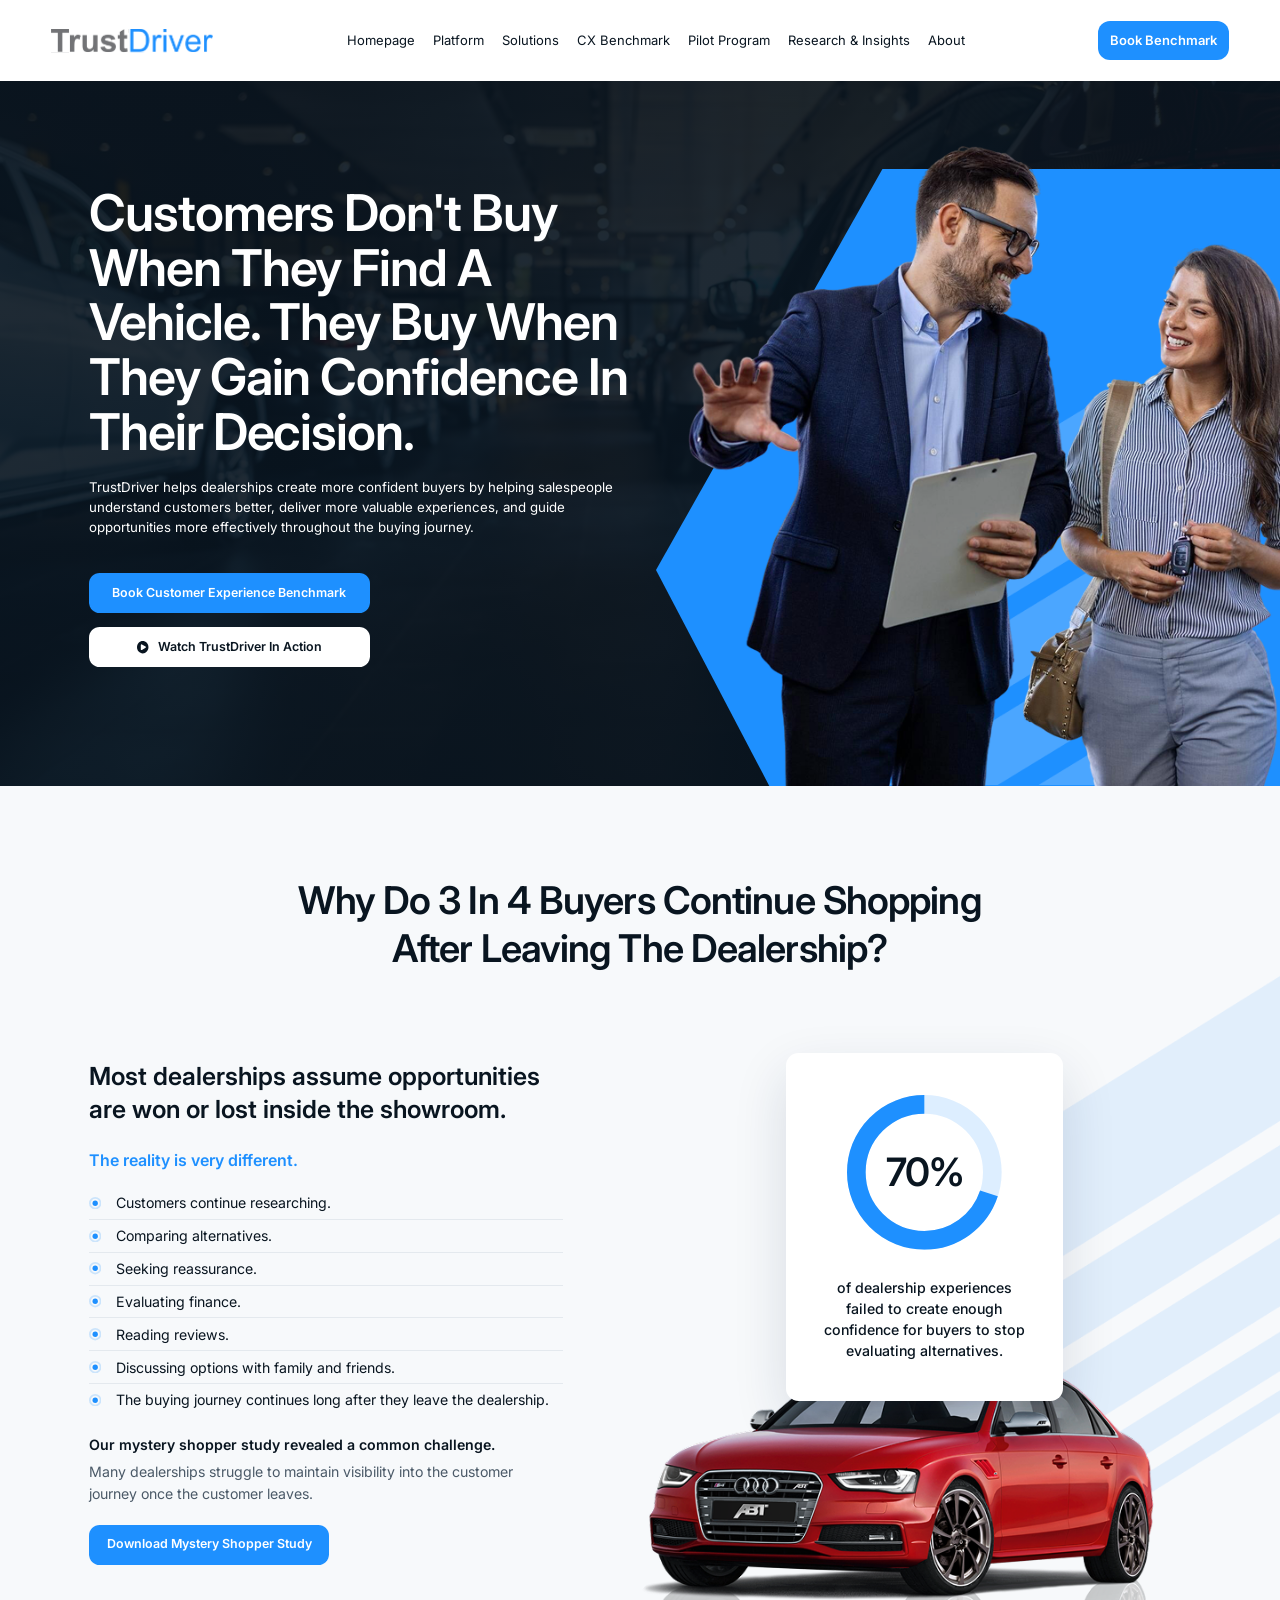
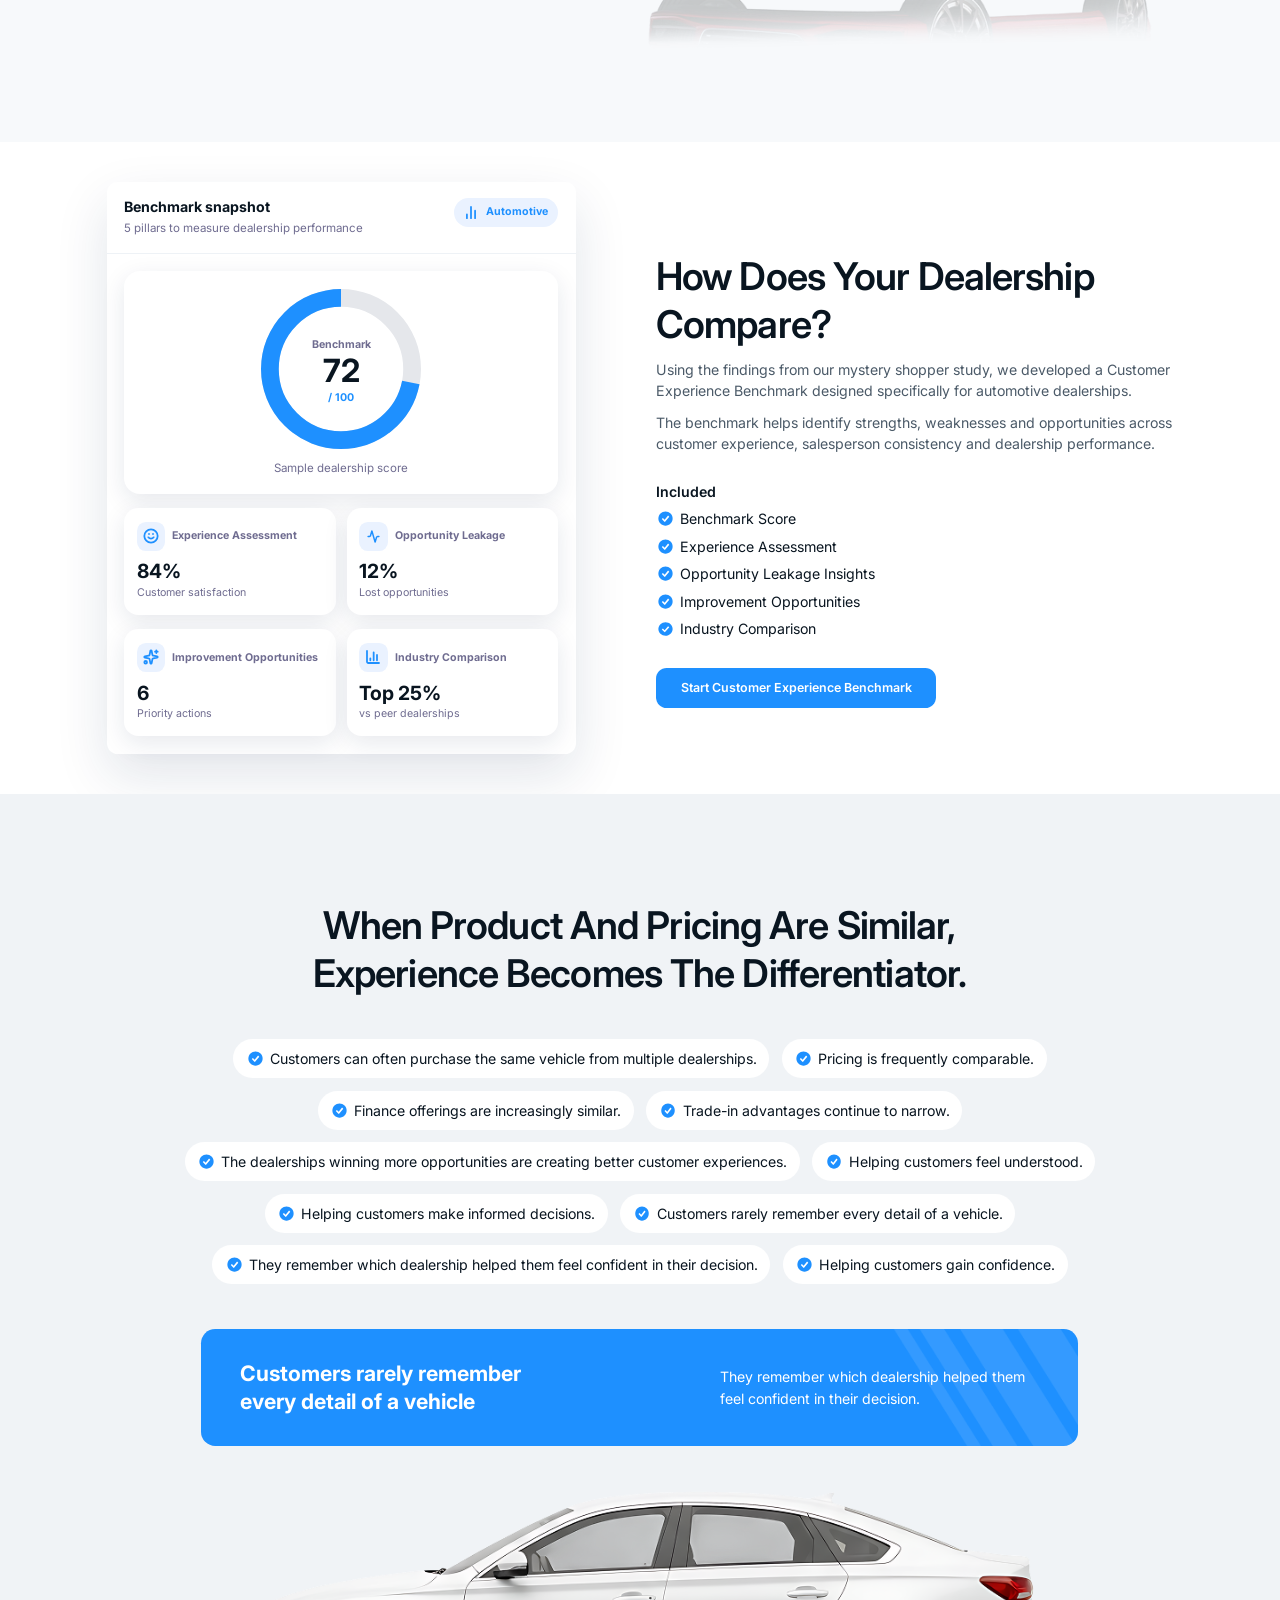
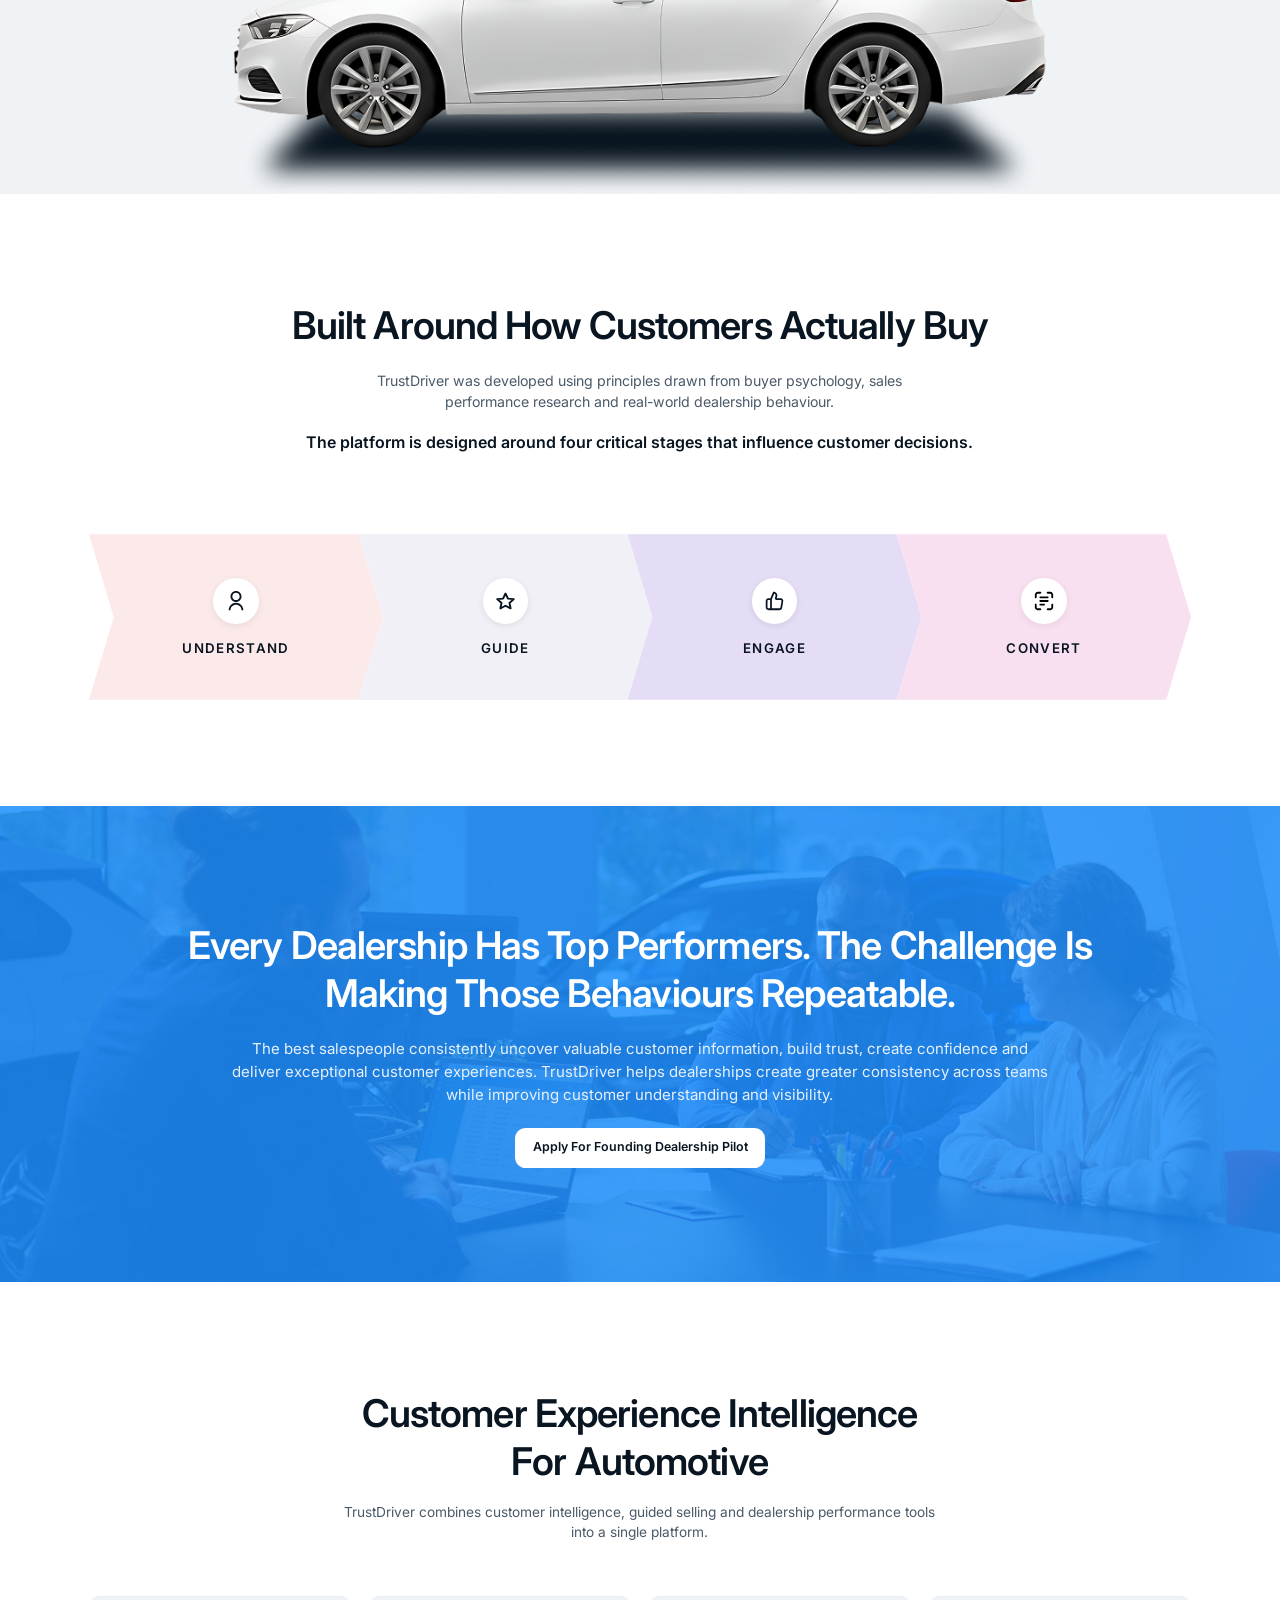
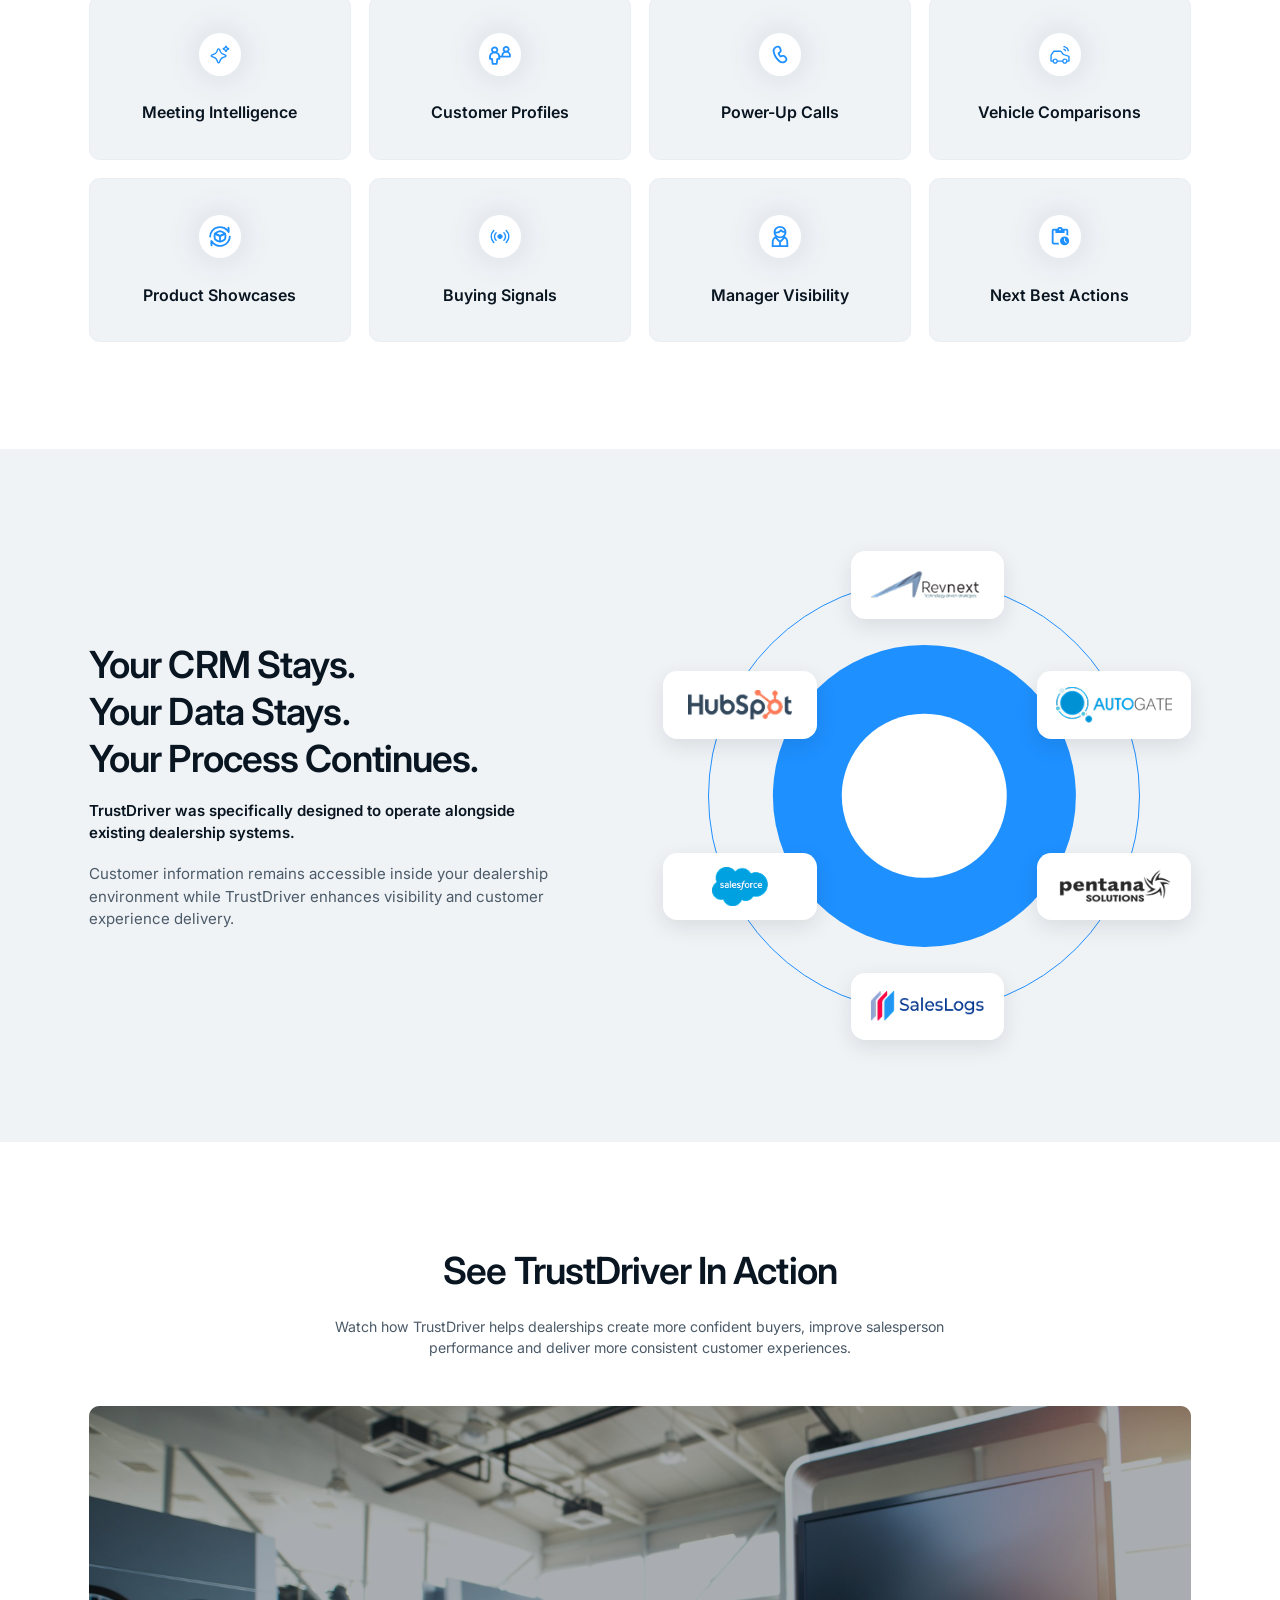
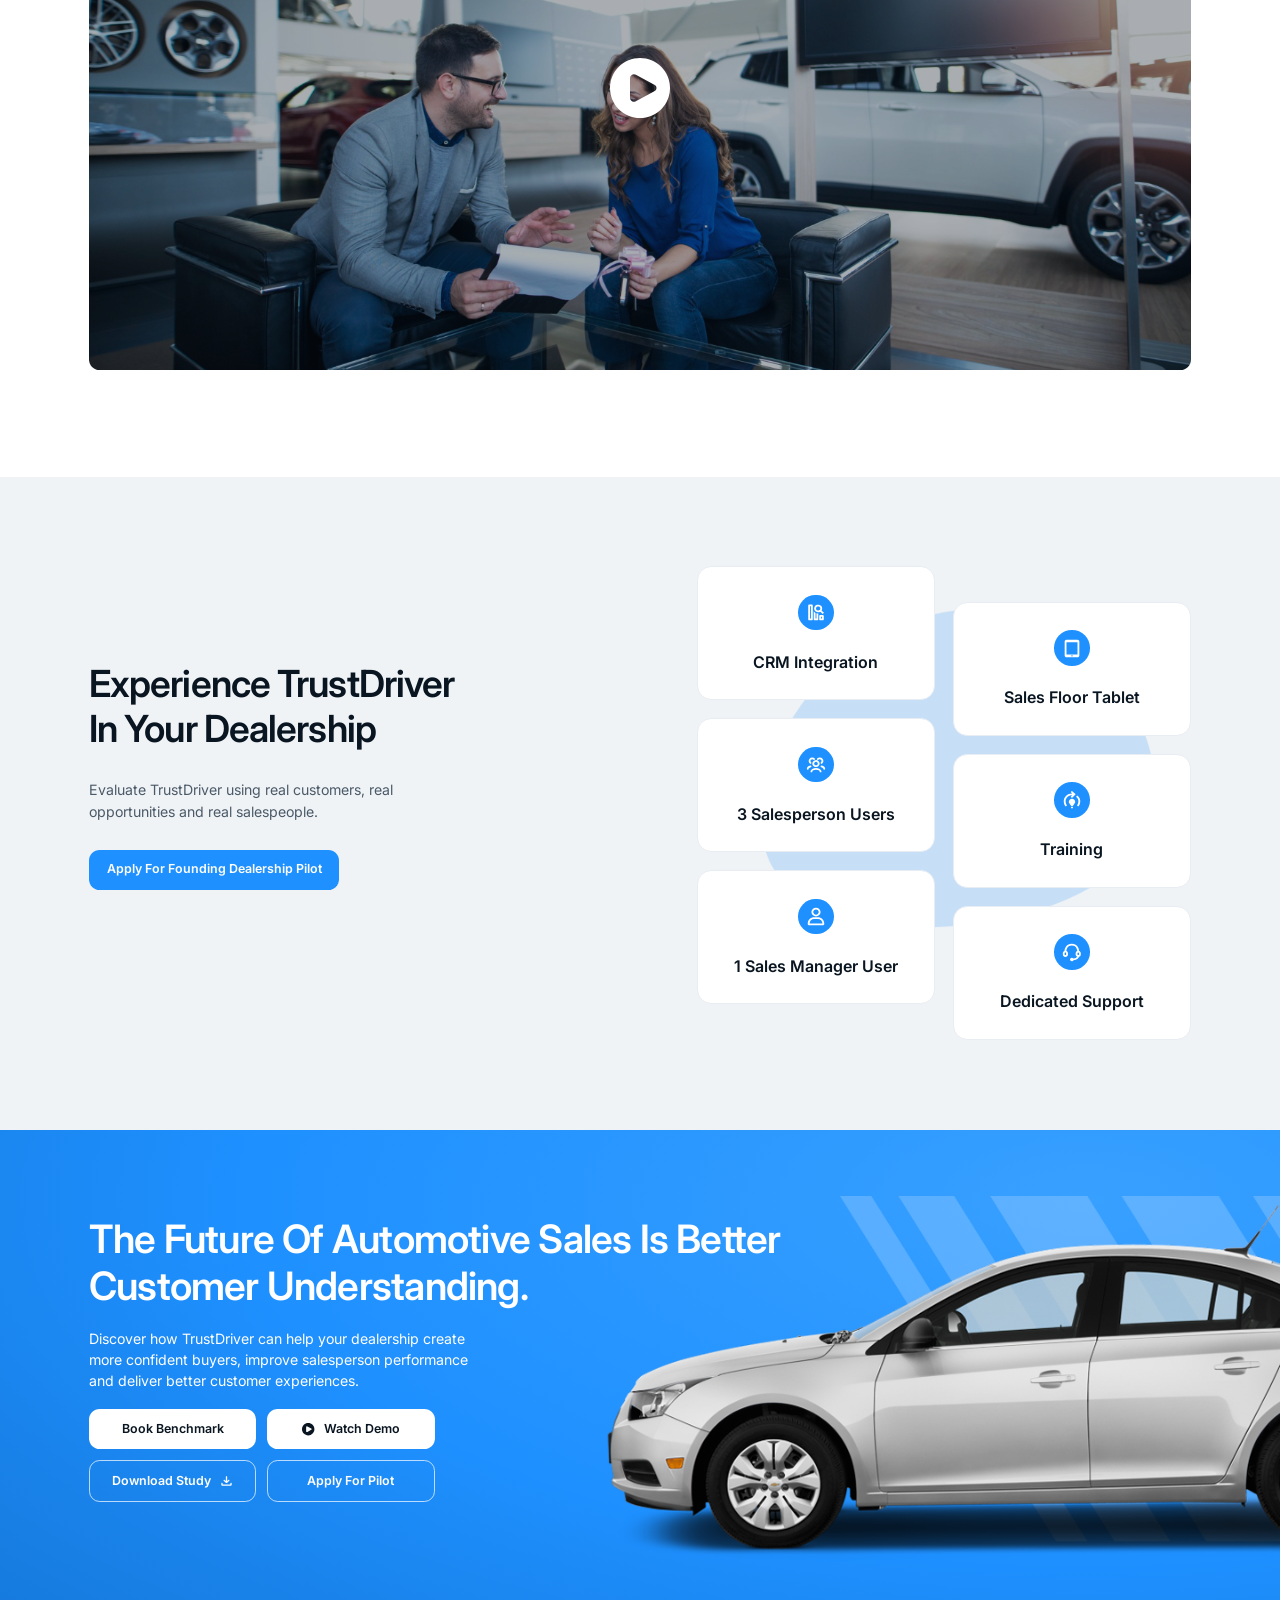
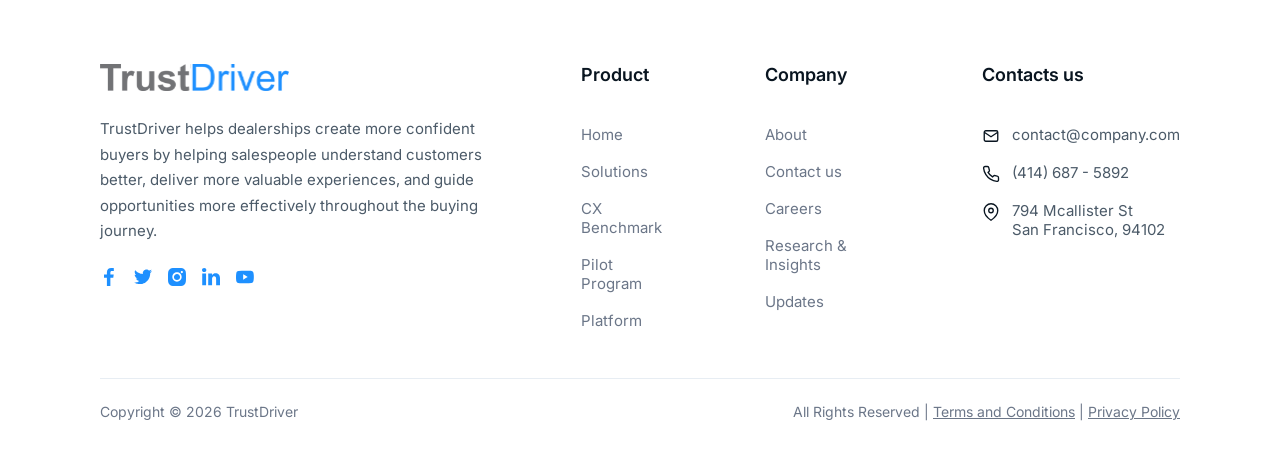
==== commit b6baff9e: "enhance footer and fix width" ====
--- a/index.html
+++ b/index.html
@@ -360,19 +360,23 @@
     <div class="foot__cols">
       <nav class="foot__col" aria-label="Product">
         <h4>Product</h4>
-        <a href="index.html">Home</a>
-        <a href="solutions.html">Solutions</a>
-        <a href="#">CX Benchmark</a>
-        <a href="pilot-program.html">Pilot Program</a>
-        <a href="platform.html">Platform</a>
+        <div class="foot__links">
+          <a href="index.html">Home</a>
+          <a href="solutions.html">Solutions</a>
+          <a href="#">CX Benchmark</a>
+          <a href="pilot-program.html">Pilot Program</a>
+          <a href="platform.html">Platform</a>
+        </div>
       </nav>
       <nav class="foot__col" aria-label="Company">
         <h4>Company</h4>
-        <a href="about.html">About</a>
-        <a href="#">Contact us</a>
-        <a href="#">Careers</a>
-        <a href="research-insights.html">Research &amp; Insights</a>
-        <a href="#">Updates</a>
+        <div class="foot__links">
+          <a href="about.html">About</a>
+          <a href="#">Contact us</a>
+          <a href="#">Careers</a>
+          <a href="research-insights.html">Research &amp; Insights</a>
+          <a href="#">Updates</a>
+        </div>
       </nav>
       <div class="foot__col">
         <h4>Contacts us</h4>
--- a/css/styles.css
+++ b/css/styles.css
@@ -107,7 +107,9 @@
   display: flex;
   align-items: center;
   justify-content: space-between;
-  padding: 18px 100px;
+  /* 100px gutters of the 1440 design; past 1440 the padding grows so the
+     content stays capped at 1240 and centered (bg stays full-bleed) */
+  padding: 18px max(100px, calc(50% - 620px));
 }
 .nav__brand { display: flex; align-items: center; }
 .nav__logo { display: inline-flex; align-items: center; }
@@ -544,17 +546,22 @@
    FOOTER (symbol 1:400) — 541  [approximated]
    ============================================================ */
 /* Light footer (design node 33:1120) */
-.s-footer { background: #fff; color: #6b7688; padding: 64px 100px 40px; }
+/* same 1440-design gutters as .nav — content caps at 1240 on wide screens */
+.s-footer { background: #fff; color: #6b7688; padding: 64px max(100px, calc(50% - 620px)) 40px; }
 .foot__top { display: flex; justify-content: space-between; gap: 60px; }
-.foot__brand { width: 440px; }
+/* Figma auto-layout: vertical frame, item spacing 24 */
+.foot__brand { width: 440px; display: flex; flex-direction: column; align-items: flex-start; gap: 24px; }
 .foot__logo { height: 28px; width: auto; display: block; }
-.foot__brand p { margin-top: 20px; font-size: 15px; line-height: 1.7; color: #4b5a68; }
-.foot__social { margin-top: 22px; display: flex; gap: 16px; }
+.foot__brand p { font-size: 15px; line-height: 1.7; color: #4b5a68; }
+.foot__social { display: flex; gap: 16px; }
 .foot__social a { display: inline-flex; }
 .foot__social img { width: 18px; height: 18px; display: block; }
 .foot__cols { display: flex; gap: 90px; }
-.foot__col h4 { margin: 0 0 22px; font-family: var(--font-head); font-weight: 600; font-size: 18px; color: var(--ink); }
-.foot__col a { display: block; margin-bottom: 16px; font-size: 15px; color: #6b7688; text-decoration: none; }
+/* Figma auto-layout: column = [heading, links-group] gap 40; links-group gap 18 */
+.foot__col { display: flex; flex-direction: column; align-items: flex-start; gap: 40px; }
+.foot__col h4 { margin: 0; font-family: var(--font-head); font-weight: 600; font-size: 18px; color: var(--ink); }
+.foot__links { display: flex; flex-direction: column; align-items: flex-start; gap: 18px; }
+.foot__col a { display: block; font-size: 15px; color: #6b7688; text-decoration: none; }
 .foot__col a:hover { color: var(--accent); }
 .foot__contact { display: flex; flex-direction: column; gap: 18px; }
 .foot__contact .row { display: flex; align-items: flex-start; gap: 12px; font-size: 15px; color: #4b5a68; text-decoration: none; }
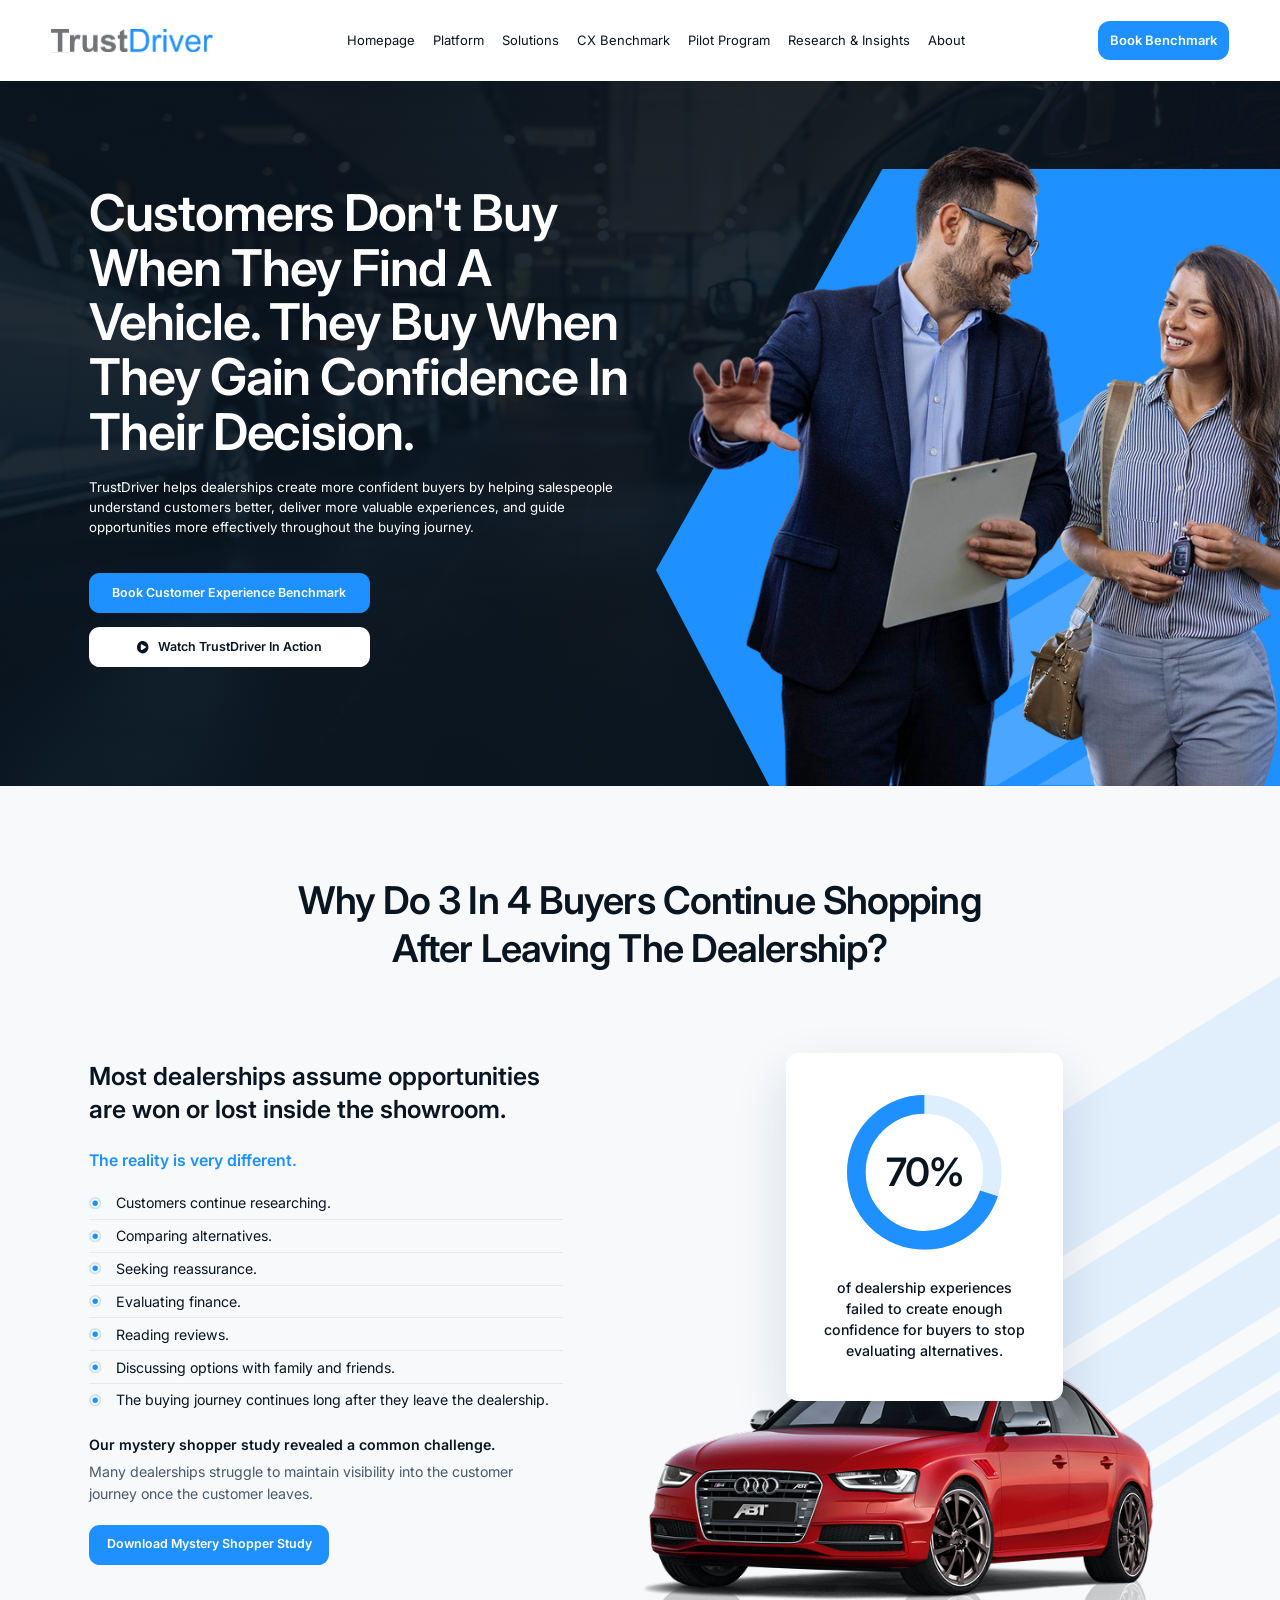
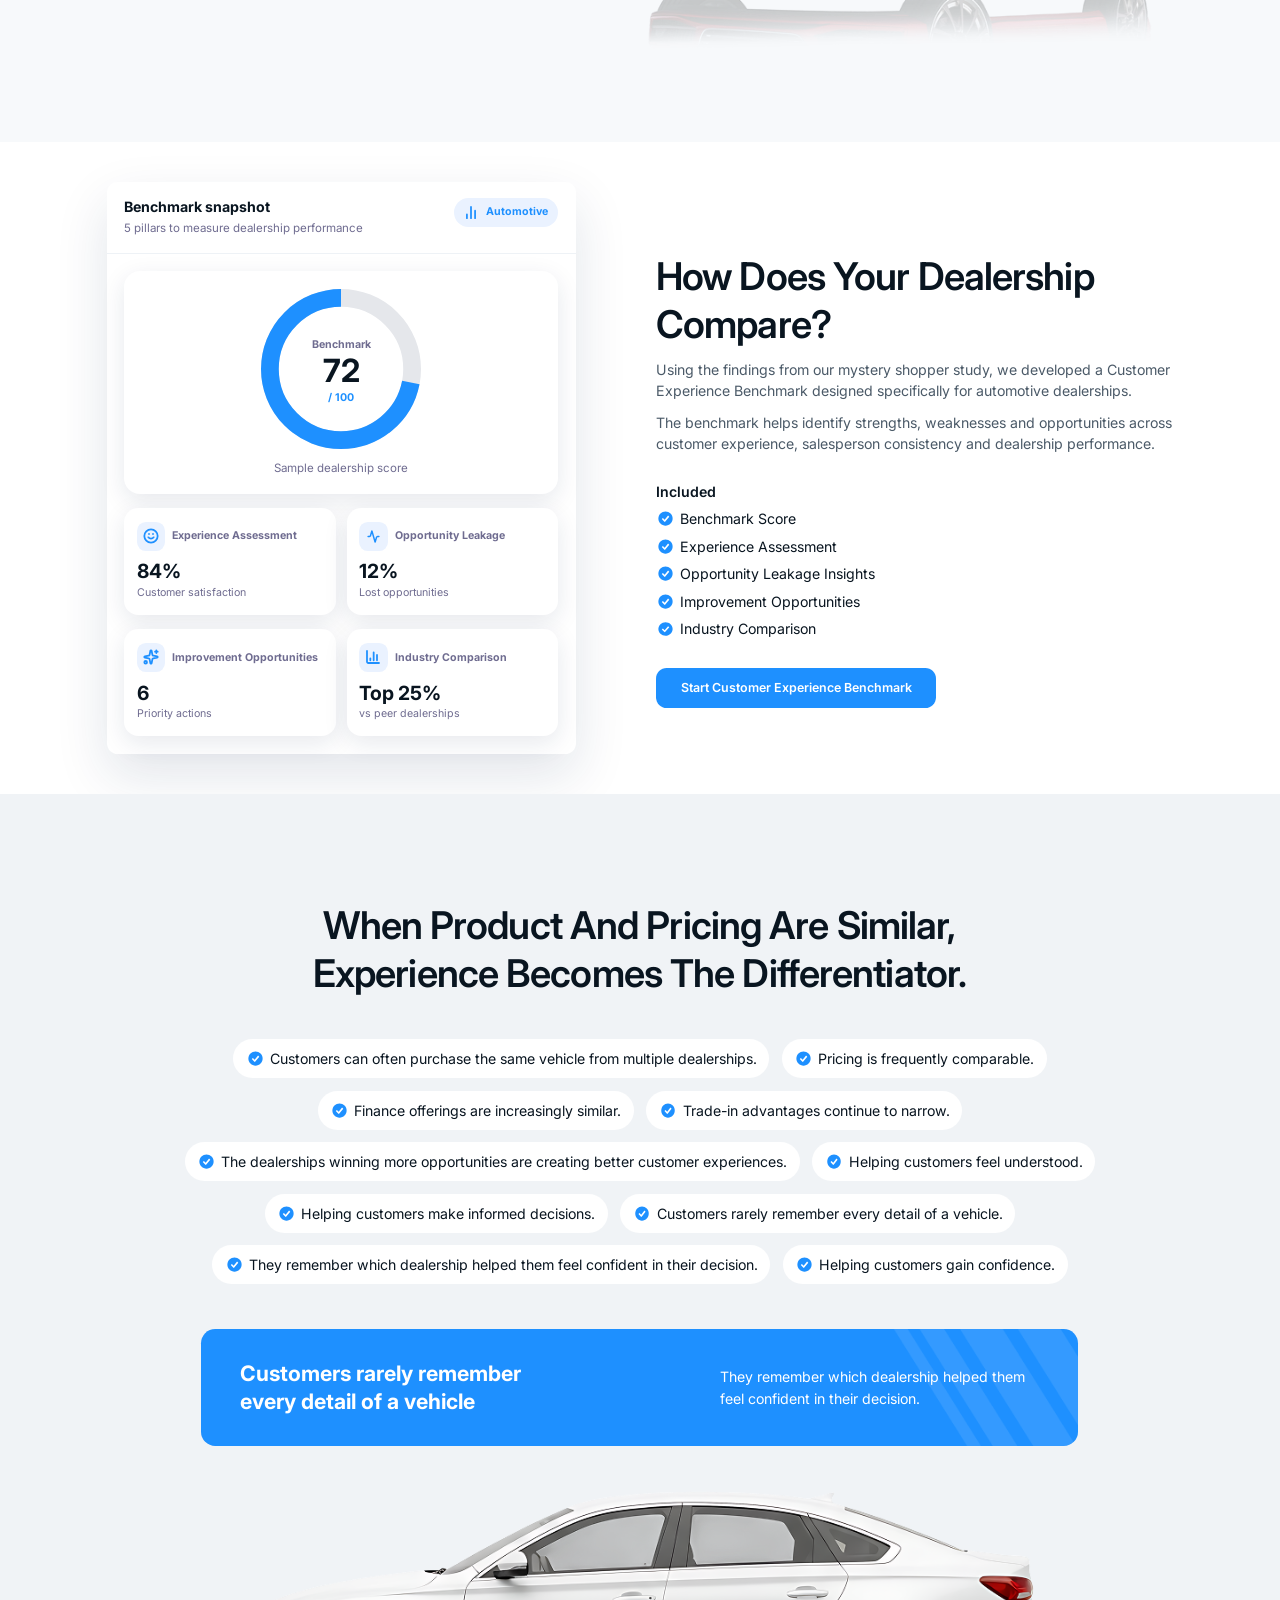
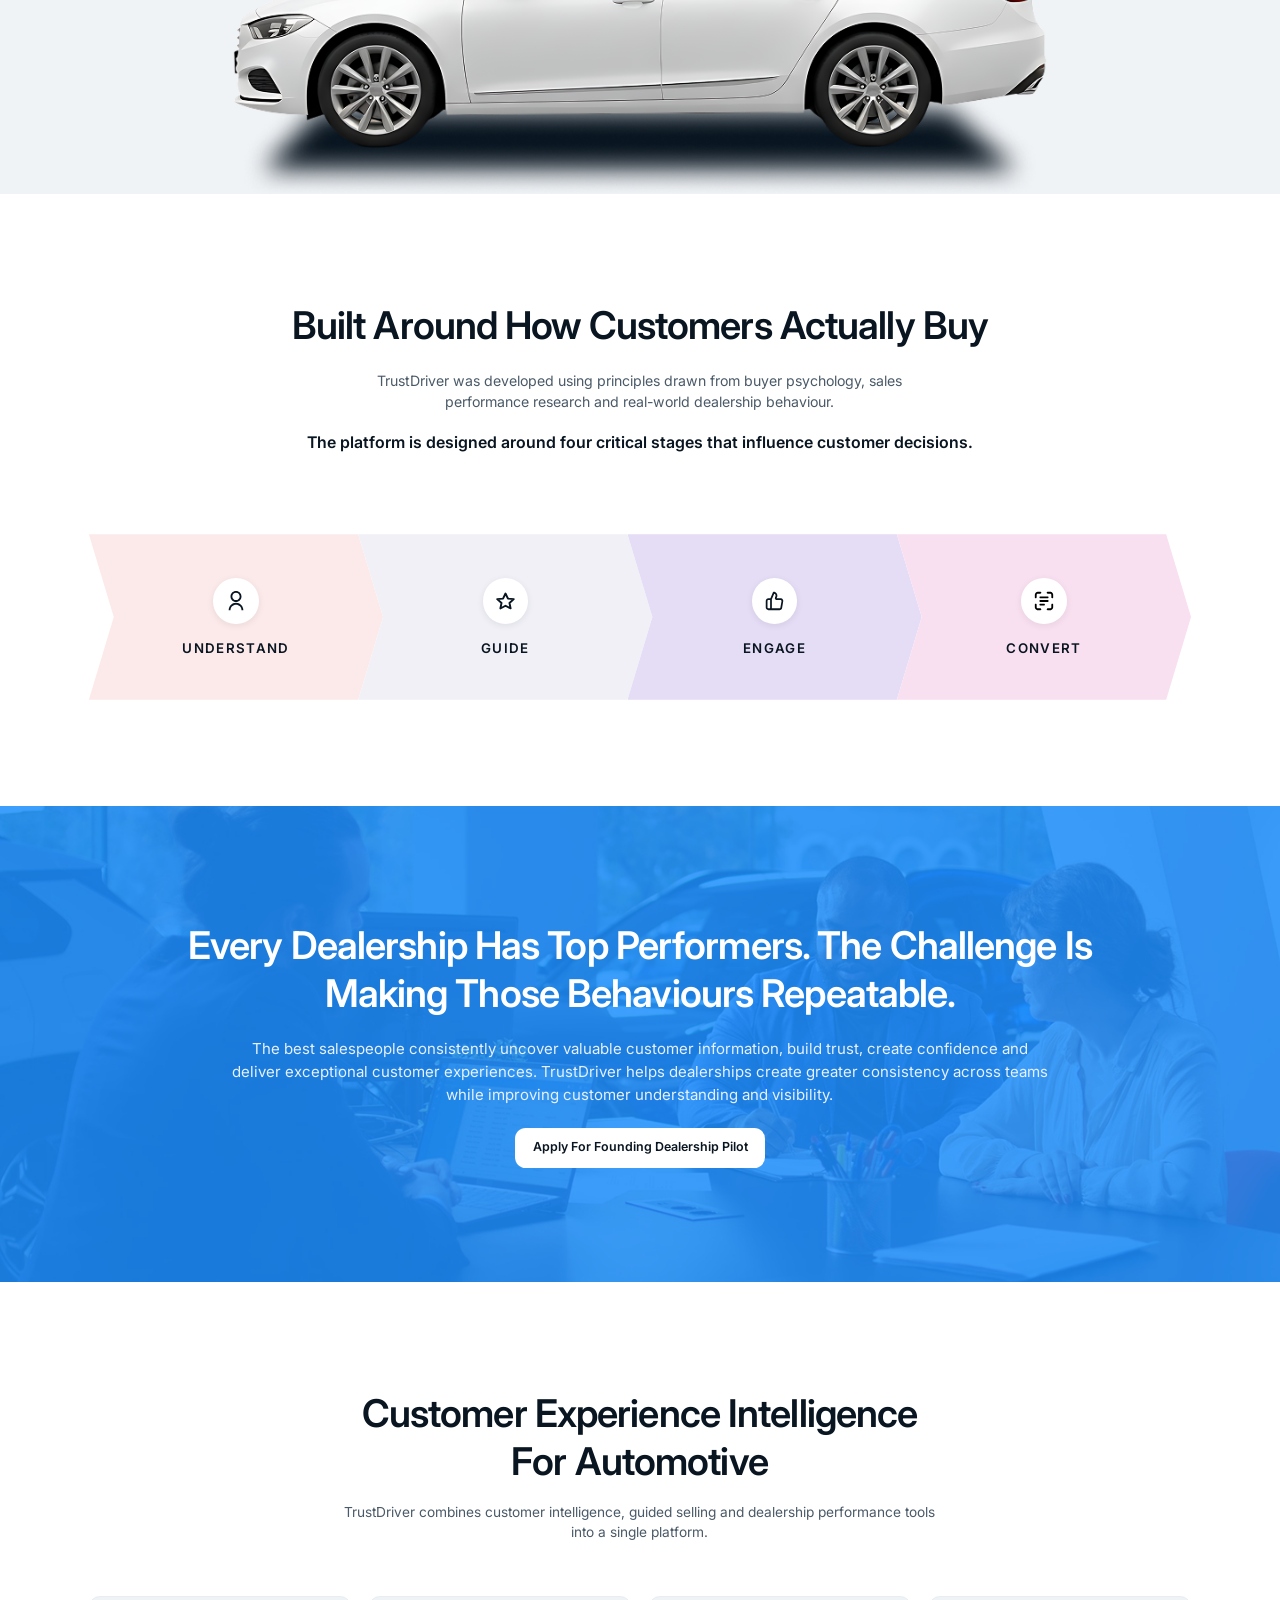
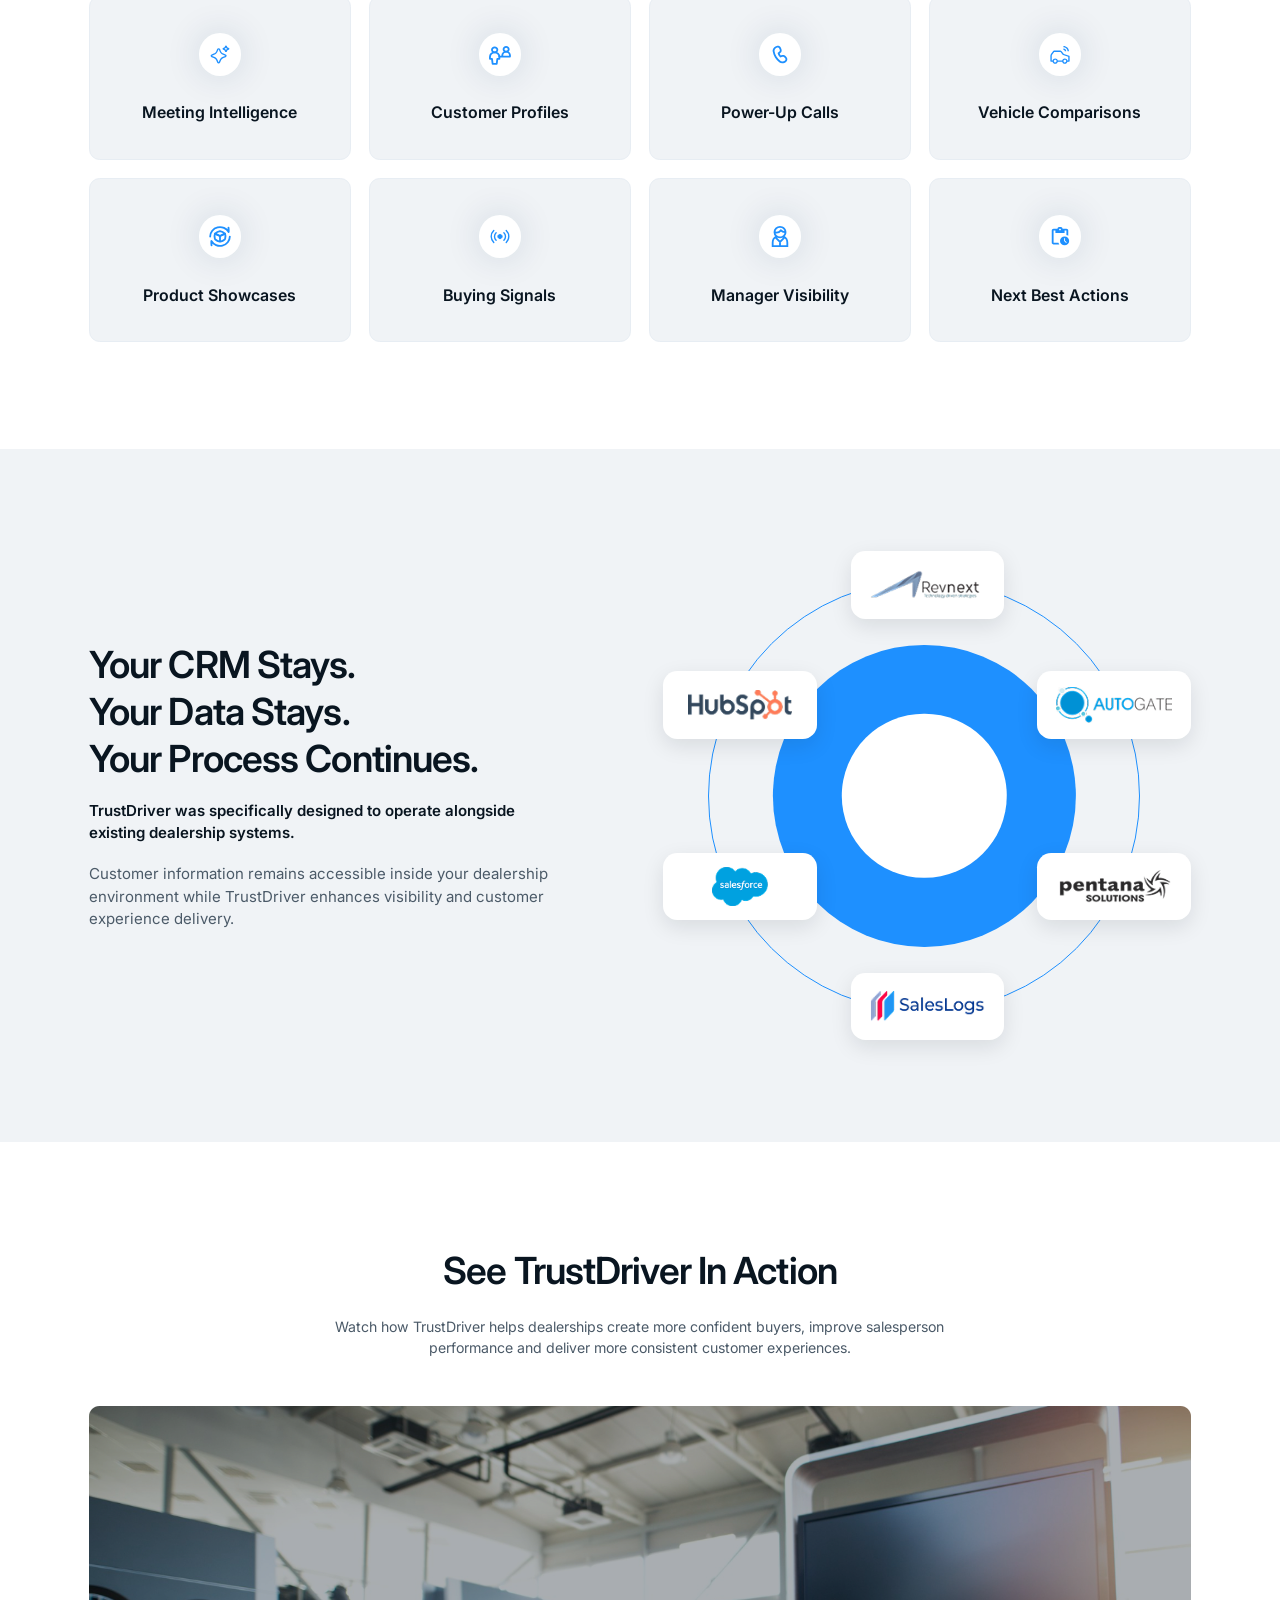
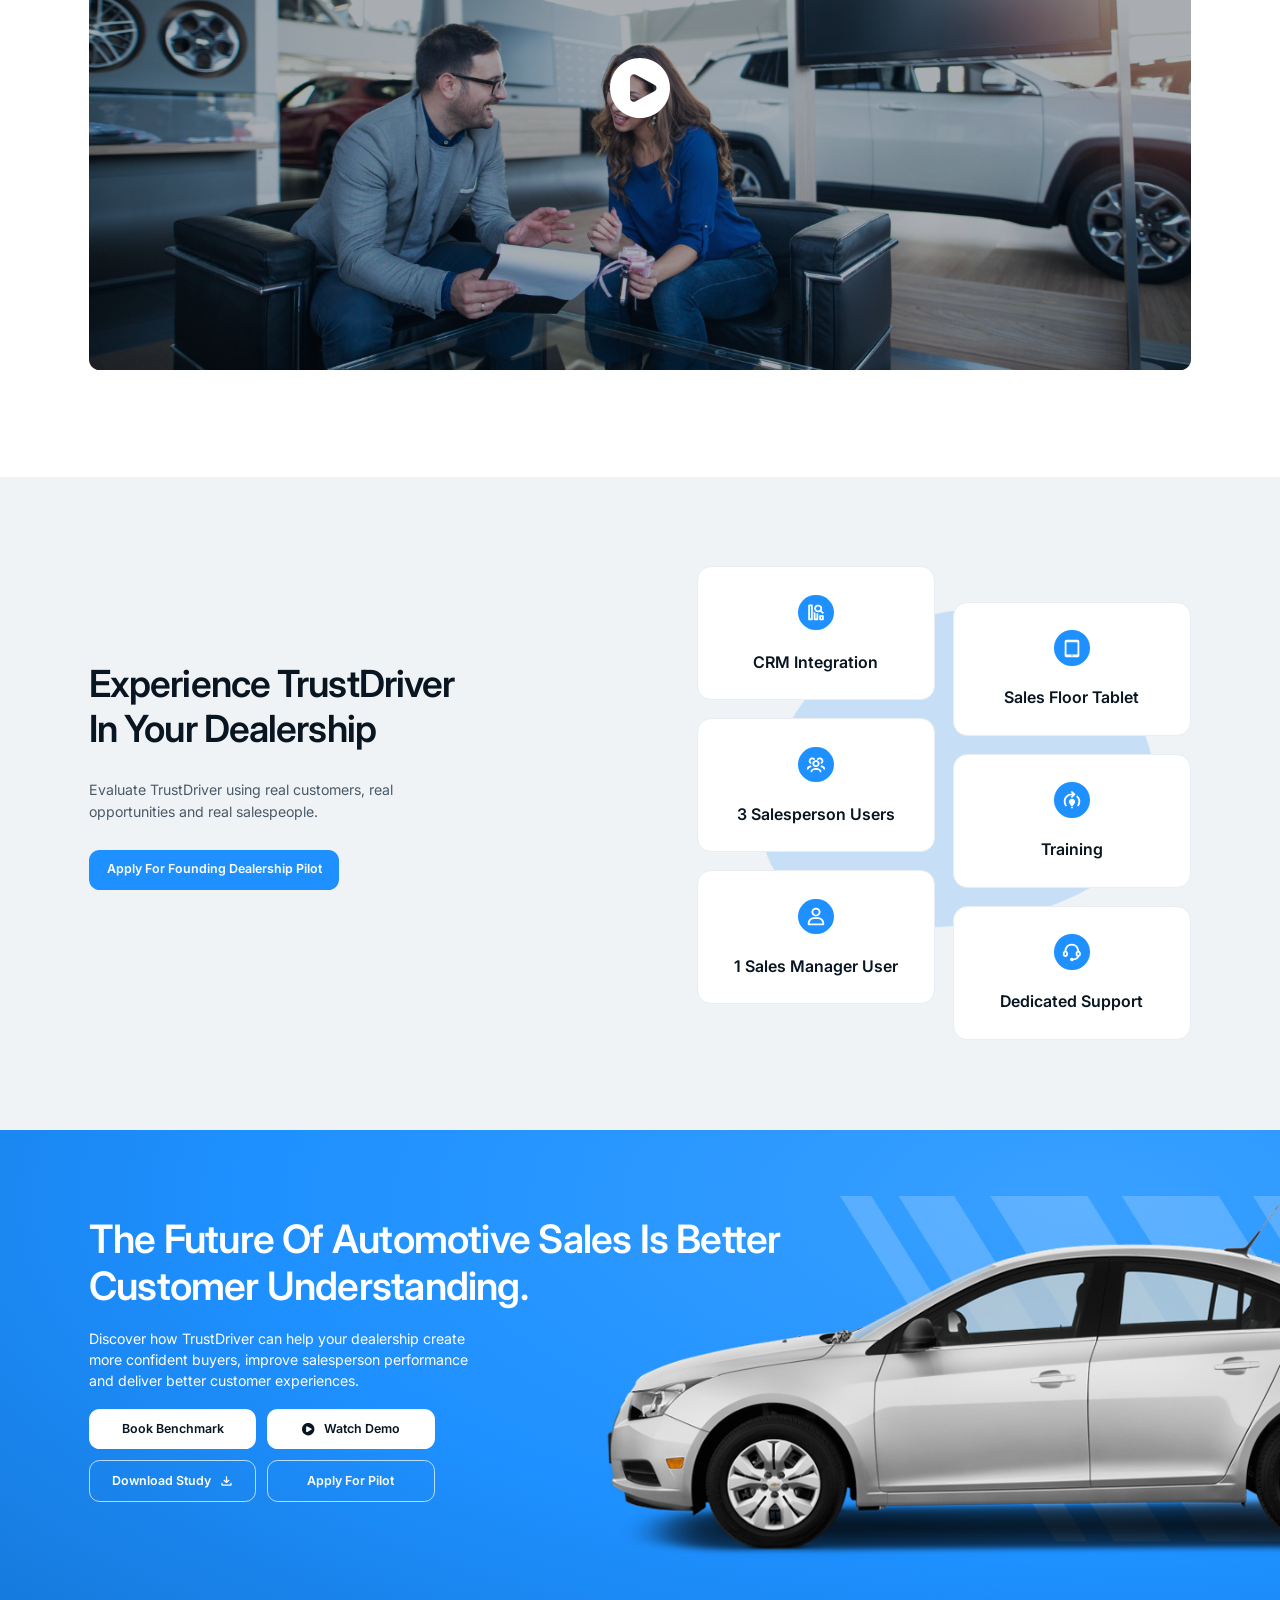
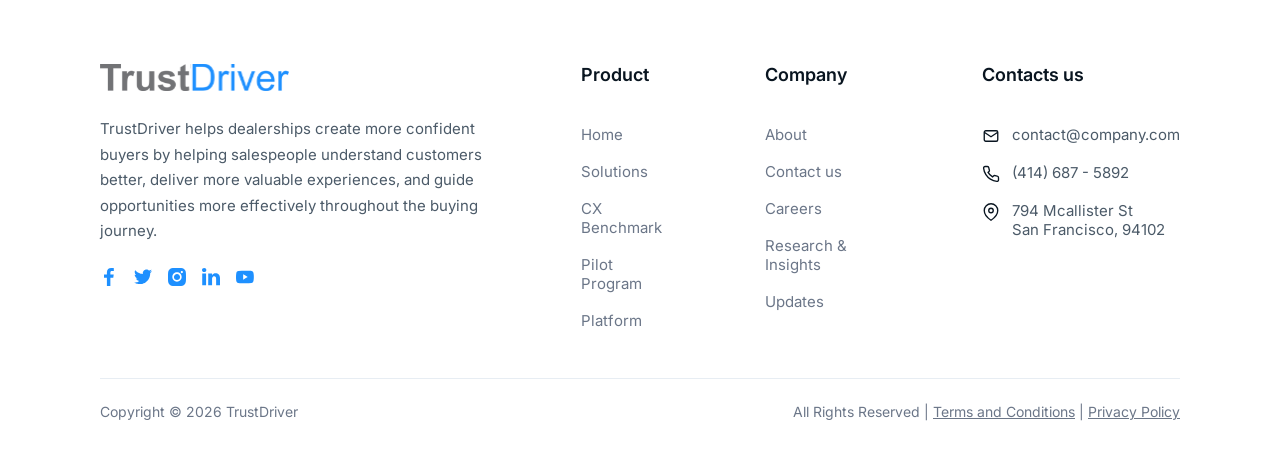
==== commit 6e7f31e3: "fix platform page and homepage size error" ====
--- a/index.html
+++ b/index.html
@@ -13,7 +13,7 @@
   <link href="https://fonts.googleapis.com/css2?family=Inter:wght@400;500;600;700&family=Poppins:wght@400;500;600;700&display=swap" rel="stylesheet" />
 
   <link rel="stylesheet" href="css/styles.css" />
-  <script src="js/fit-page.js?v=2" defer></script>
+  <script src="js/fit-page.js?v=7" defer></script>
 </head>
 <body>
   <!-- ===================== NAV (1:12) — from partials/header.html =====================
